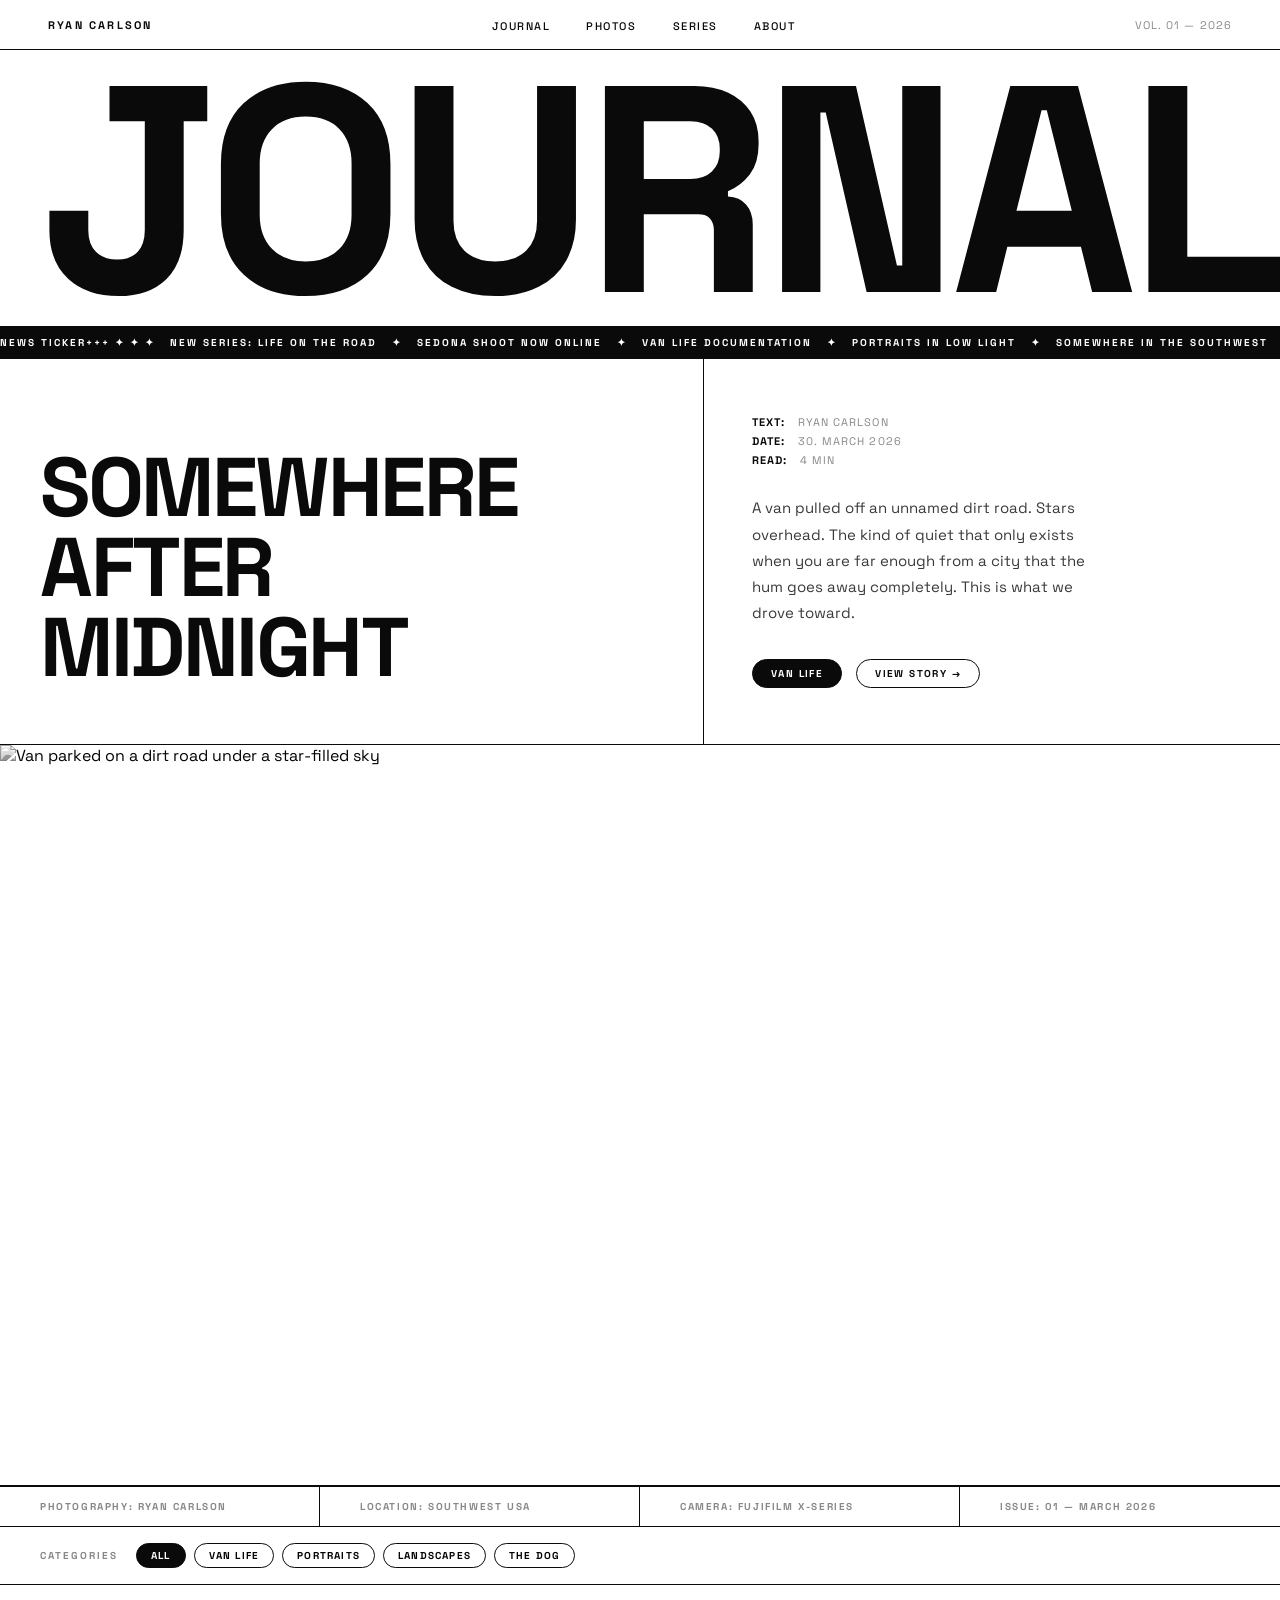
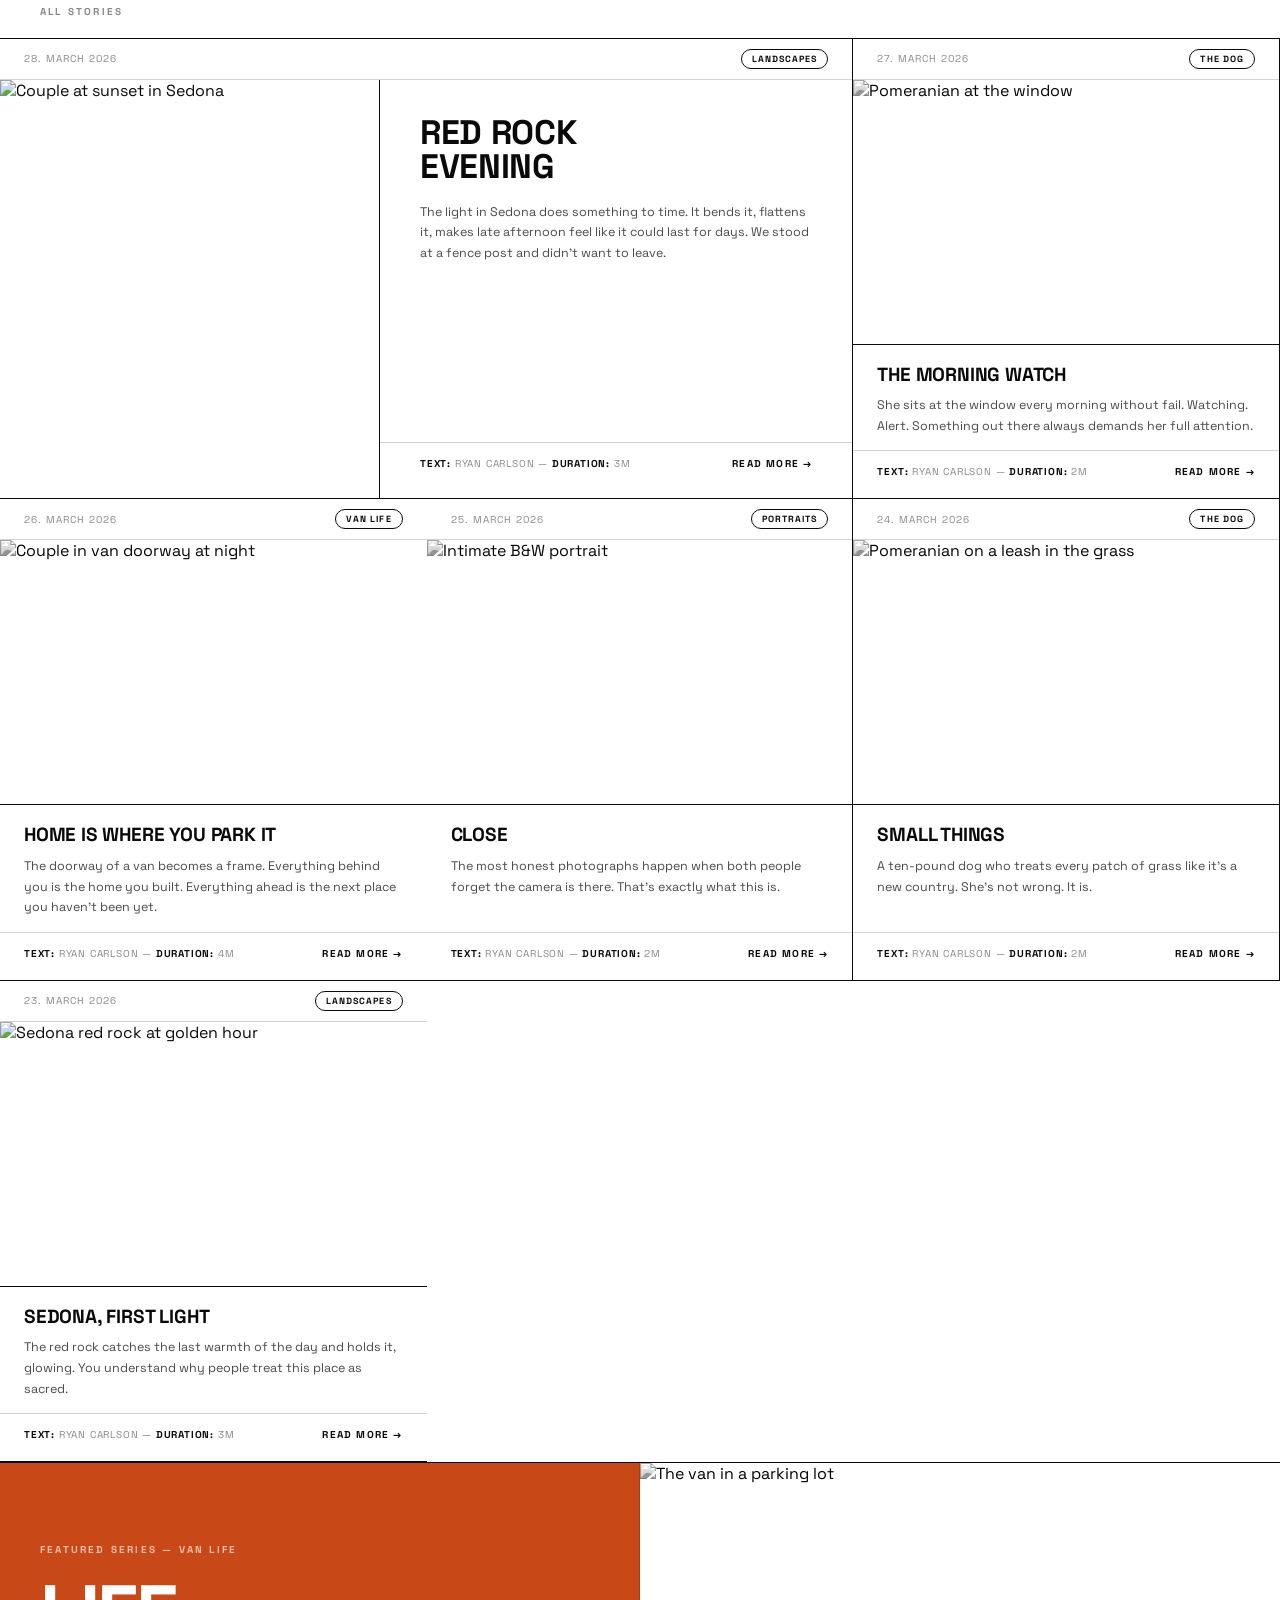
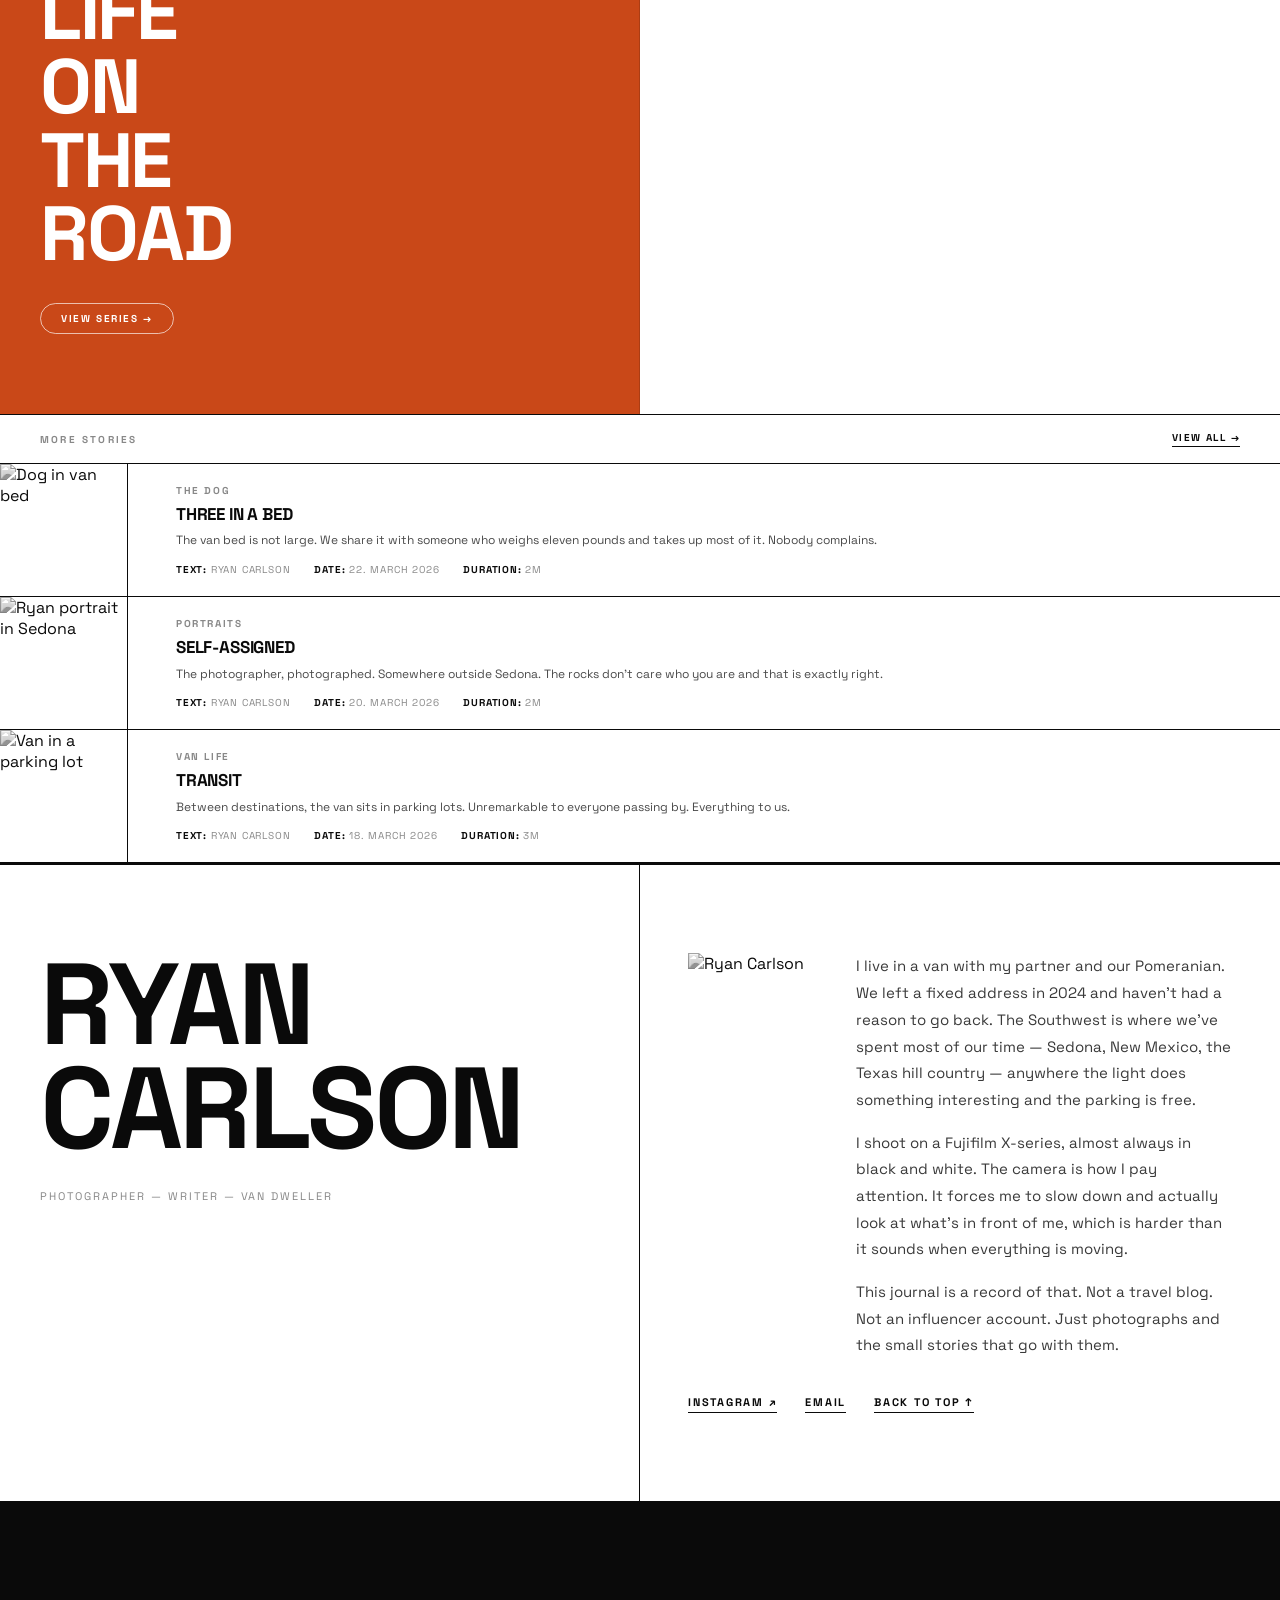
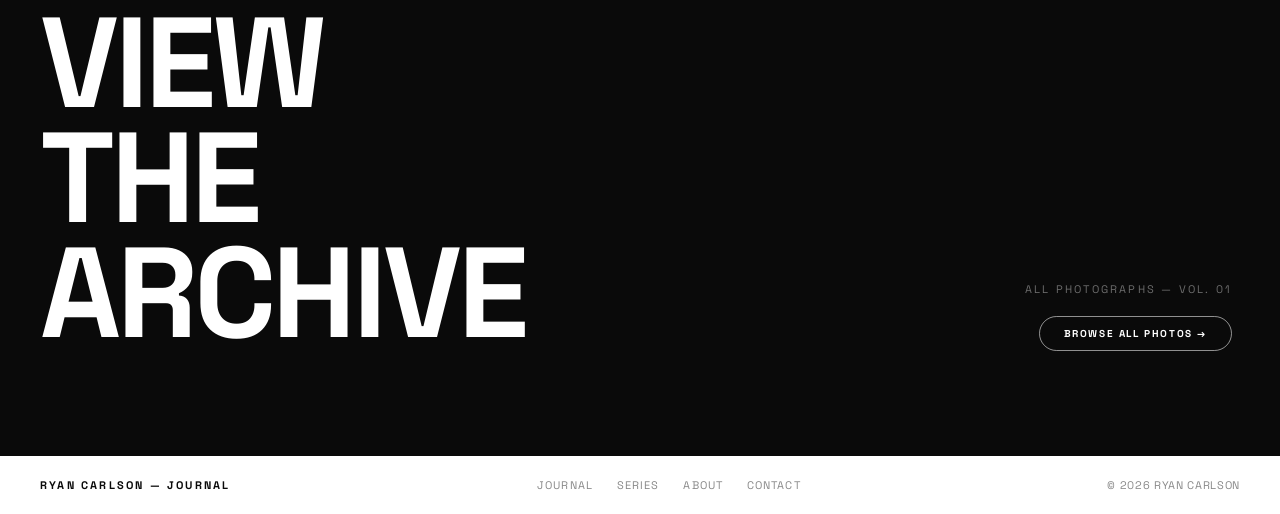
==== index.html @ 0c587103 "Initial commit" ====
<!DOCTYPE html>
<html lang="en">
<head>
  <meta charset="UTF-8">
  <meta name="viewport" content="width=device-width, initial-scale=1.0">
  <title>Ryan Carlson — Journal</title>
  <link rel="preconnect" href="https://fonts.googleapis.com">
  <link rel="preconnect" href="https://fonts.gstatic.com" crossorigin>
  <link href="https://fonts.googleapis.com/css2?family=Space+Grotesk:wght@300;400;500;700&display=swap" rel="stylesheet">
  <style>
    *, *::before, *::after { box-sizing: border-box; margin: 0; padding: 0; }

    :root {
      --black:  #0a0a0a;
      --white:  #ffffff;
      --mid:    #888888;
      --line:   #d4d4d2;
      --accent: #c94818;
      --font: 'Space Grotesk', 'Helvetica Neue', Helvetica, Arial, sans-serif;
    }

    html { scroll-behavior: smooth; }

    body {
      font-family: var(--font);
      background: var(--white);
      color: var(--black);
      -webkit-font-smoothing: antialiased;
      -moz-osx-font-smoothing: grayscale;
    }

    /* ── NAV ─────────────────────────────────────────────── */
    nav {
      display: flex;
      align-items: center;
      justify-content: space-between;
      padding: 14px 48px;
      border-bottom: 1px solid var(--black);
      position: sticky;
      top: 0;
      background: var(--white);
      z-index: 300;
    }
    .nav-brand {
      font-size: 11px; font-weight: 700;
      letter-spacing: .2em; text-transform: uppercase;
      text-decoration: none; color: var(--black);
    }
    .nav-links { display: flex; gap: 36px; list-style: none; }
    .nav-links a {
      font-size: 11px; font-weight: 500;
      letter-spacing: .14em; text-transform: uppercase;
      text-decoration: none; color: var(--black);
      transition: opacity .15s;
    }
    .nav-links a:hover { opacity: .4; }
    .nav-meta {
      font-size: 11px; letter-spacing: .1em;
      color: var(--mid); text-transform: uppercase;
    }

    /* ── MASTHEAD ────────────────────────────────────────── */
    .masthead { border-bottom: 1px solid var(--black); overflow: hidden; padding: 0; }
    .masthead h1 {
      font-size: clamp(108px, 23vw, 300px);
      font-weight: 700; line-height: 0.83;
      letter-spacing: -0.03em; text-transform: uppercase;
      padding: 18px 48px 14px 40px;
    }

    /* ── TICKER ──────────────────────────────────────────── */
    .ticker {
      background: var(--black); color: var(--white);
      padding: 9px 0; overflow: hidden;
      border-bottom: 1px solid var(--black);
    }
    .ticker-track {
      display: flex; white-space: nowrap;
      animation: marquee 40s linear infinite;
    }
    .ticker-track span {
      font-size: 10px; font-weight: 700;
      letter-spacing: .2em; text-transform: uppercase;
      padding-right: 60px; flex-shrink: 0;
    }
    @keyframes marquee {
      0%   { transform: translateX(0); }
      100% { transform: translateX(-50%); }
    }

    /* ── FEATURED ────────────────────────────────────────── */
    .featured { border-bottom: 2px solid var(--black); }
    .featured-split {
      display: grid; grid-template-columns: 55% 45%;
      min-height: 260px; border-bottom: 1px solid var(--black);
    }
    .featured-hl {
      padding: 56px 48px 56px 40px;
      border-right: 1px solid var(--black);
      display: flex; align-items: flex-end;
    }
    .featured-hl h2 {
      font-size: clamp(46px, 6.5vw, 92px);
      font-weight: 700; line-height: 0.96;
      letter-spacing: -0.03em; text-transform: uppercase;
      cursor: pointer; transition: opacity .2s;
    }
    .featured-hl h2:hover { opacity: .6; }
    .featured-aside {
      padding: 56px 48px;
      display: flex; flex-direction: column;
      justify-content: space-between;
    }
    .meta-block { display: flex; flex-direction: column; gap: 5px; margin-bottom: 28px; }
    .meta-row {
      display: flex; gap: 12px;
      font-size: 11px; letter-spacing: .1em; text-transform: uppercase;
    }
    .meta-row .lbl { font-weight: 700; }
    .meta-row .val { color: var(--mid); }
    .featured-excerpt {
      font-size: 15px; line-height: 1.75; color: #3a3a3a;
      max-width: 360px; margin-bottom: 32px;
    }
    .featured-actions { display: flex; align-items: center; gap: 14px; }
    .pill {
      display: inline-flex; align-items: center;
      border: 1.5px solid var(--black);
      font-family: var(--font); font-size: 10px;
      font-weight: 700; letter-spacing: .14em;
      text-transform: uppercase; padding: 7px 18px;
      border-radius: 999px; cursor: pointer;
      background: transparent; color: var(--black);
      transition: background .15s, color .15s;
      text-decoration: none;
    }
    .pill:hover, .pill.filled { background: var(--black); color: var(--white); }
    .hero-wrap { position: relative; overflow: hidden; cursor: pointer; }
    .hero-img {
      width: 100%; height: 740px; object-fit: cover;
      display: block; filter: grayscale(100%) contrast(1.06);
      transition: transform .6s ease;
    }
    .hero-wrap:hover .hero-img { transform: scale(1.02); }
    .hero-vert {
      position: absolute; right: 44px; bottom: 44px;
      writing-mode: vertical-rl; text-orientation: mixed;
      font-size: 10px; font-weight: 700; letter-spacing: .24em;
      text-transform: uppercase; color: rgba(255,255,255,.5);
      user-select: none; pointer-events: none;
    }

    /* ── INFO STRIP ──────────────────────────────────────── */
    .info-strip {
      display: grid; grid-template-columns: repeat(4, 1fr);
      border-bottom: 1px solid var(--black);
    }
    .info-cell {
      padding: 13px 40px; font-size: 10px;
      font-weight: 700; letter-spacing: .16em;
      text-transform: uppercase; color: var(--mid);
      border-right: 1px solid var(--black);
    }
    .info-cell:last-child { border-right: none; }

    /* ── CATEGORIES BAR ──────────────────────────────────── */
    .cat-bar {
      display: flex; align-items: center;
      gap: 8px; padding: 16px 40px;
      border-bottom: 1px solid var(--black);
    }
    .cat-label {
      font-size: 10px; font-weight: 700;
      letter-spacing: .2em; text-transform: uppercase;
      color: var(--mid); margin-right: 10px;
    }
    .cat-pill {
      background: transparent; border: 1.5px solid var(--black);
      font-family: var(--font); font-size: 10px; font-weight: 700;
      letter-spacing: .12em; text-transform: uppercase;
      padding: 5px 14px; border-radius: 999px;
      cursor: pointer; transition: background .15s, color .15s;
    }
    .cat-pill:hover, .cat-pill.active { background: var(--black); color: var(--white); }

    /* ── SECTION HEAD ────────────────────────────────────── */
    .section-head {
      display: flex; align-items: center;
      justify-content: space-between; padding: 20px 40px 0;
    }
    .section-label {
      font-size: 10px; font-weight: 700;
      letter-spacing: .22em; text-transform: uppercase; color: var(--mid);
    }

    /* ── ARTICLE GRID ────────────────────────────────────── */
    .grid {
      display: grid; grid-template-columns: repeat(3, 1fr);
      margin-top: 20px; border-top: 1px solid var(--black);
    }
    .card {
      display: flex; flex-direction: column;
      border-right: 1px solid var(--black);
      border-bottom: 1px solid var(--black);
      transition: opacity .25s;
    }
    .card.hidden { display: none; }
    .card:nth-child(3n) { border-right: none; }
    .card-head {
      display: flex; align-items: center;
      justify-content: space-between; padding: 10px 24px;
      border-bottom: 1px solid var(--line); flex-shrink: 0;
    }
    .card-date { font-size: 10px; letter-spacing: .1em; text-transform: uppercase; color: var(--mid); }
    .card-tag {
      font-size: 9px; font-weight: 700;
      letter-spacing: .12em; text-transform: uppercase;
      border: 1px solid var(--black); border-radius: 999px; padding: 3px 10px;
    }
    .card-img-wrap {
      overflow: hidden; height: 265px;
      border-bottom: 1px solid var(--black);
      flex-shrink: 0; cursor: pointer;
    }
    .card-img-wrap img {
      width: 100%; height: 100%; object-fit: cover;
      display: block; filter: grayscale(100%) contrast(1.04);
      transition: transform .5s ease;
    }
    .card:hover .card-img-wrap img { transform: scale(1.04); }
    .card-img-wrap.color img { filter: none; }
    .card-body { padding: 20px 24px 0; flex: 1; }
    .card-title {
      font-size: 19px; font-weight: 700;
      line-height: 1.08; letter-spacing: -.01em;
      text-transform: uppercase; margin-bottom: 10px;
      cursor: pointer; transition: opacity .2s;
    }
    .card-title:hover { opacity: .5; }
    .card-excerpt { font-size: 12.5px; line-height: 1.65; color: #4a4a4a; }
    .card-foot {
      display: flex; align-items: center;
      justify-content: space-between; padding: 14px 24px 20px;
      margin-top: 14px; border-top: 1px solid var(--line); flex-shrink: 0;
    }
    .card-byline { font-size: 10px; letter-spacing: .08em; text-transform: uppercase; color: var(--mid); }
    .card-byline strong { color: var(--black); font-weight: 700; }
    .read-link {
      font-size: 10px; font-weight: 700; letter-spacing: .12em;
      text-transform: uppercase; text-decoration: none; color: var(--black);
      cursor: pointer; border: none; background: none;
      font-family: var(--font); transition: opacity .2s;
    }
    .read-link:hover { opacity: .5; }

    /* Wide card */
    .card.wide {
      grid-column: span 2;
      display: grid;
      grid-template-columns: 380px 1fr;
      grid-template-rows: auto 1fr;
      border-right: 1px solid var(--black);
    }
    .card.wide:nth-child(3n) { border-right: 1px solid var(--black); }
    .card.wide .card-head { grid-column: 1 / -1; }
    .card.wide .card-img-wrap {
      grid-column: 1; grid-row: 2;
      height: 100%; min-height: 320px;
      border-bottom: none; border-right: 1px solid var(--black);
    }
    .card.wide .card-content {
      grid-column: 2; grid-row: 2;
      display: flex; flex-direction: column; justify-content: space-between;
    }
    .card.wide .card-body { padding: 36px 40px 0; }
    .card.wide .card-title { font-size: 34px; line-height: 1.0; margin-bottom: 18px; }
    .card.wide .card-foot { padding: 14px 40px 28px; }

    /* ── ORANGE ACCENT BLOCK ─────────────────────────────── */
    .accent-block {
      display: grid; grid-template-columns: 1fr 1fr;
      border-top: 1px solid var(--black);
      border-bottom: 1px solid var(--black);
    }
    .accent-left {
      background: var(--accent);
      padding: 80px 48px 80px 40px;
      border-right: 1px solid rgba(0,0,0,.15);
      display: flex; flex-direction: column; justify-content: space-between;
    }
    .accent-eyebrow {
      font-size: 10px; font-weight: 700;
      letter-spacing: .22em; text-transform: uppercase;
      color: rgba(255,255,255,.65);
    }
    .accent-title {
      font-size: clamp(48px, 6vw, 80px);
      font-weight: 700; line-height: 0.96;
      letter-spacing: -.03em; text-transform: uppercase;
      color: var(--white); margin: 20px 0 32px;
    }
    .accent-btn {
      display: inline-flex; align-items: center;
      border: 1.5px solid rgba(255,255,255,.65);
      font-family: var(--font); font-size: 10px;
      font-weight: 700; letter-spacing: .16em;
      text-transform: uppercase; padding: 8px 20px;
      border-radius: 999px; color: var(--white);
      background: transparent; cursor: pointer;
      align-self: flex-start; transition: background .15s;
      text-decoration: none;
    }
    .accent-btn:hover { background: rgba(255,255,255,.15); }
    .accent-right { overflow: hidden; position: relative; }
    .accent-right img {
      width: 100%; height: 100%; min-height: 420px;
      object-fit: cover; display: block;
      filter: grayscale(100%) contrast(1.08);
    }
    .accent-vert {
      position: absolute; right: 24px; top: 50%;
      transform: translateY(-50%) rotate(90deg);
      font-size: 10px; font-weight: 700; letter-spacing: .24em;
      text-transform: uppercase; color: rgba(255,255,255,.4);
      white-space: nowrap; pointer-events: none;
    }

    /* ── HORIZONTAL LIST ─────────────────────────────────── */
    .list-section { border-bottom: 1px solid var(--black); }
    .list-head {
      padding: 16px 40px; border-bottom: 1px solid var(--black);
      display: flex; align-items: center; justify-content: space-between;
    }
    .view-all {
      font-size: 10px; font-weight: 700; letter-spacing: .14em;
      text-transform: uppercase; text-decoration: none;
      color: var(--black); border-bottom: 1px solid var(--black);
      padding-bottom: 2px; transition: opacity .15s;
    }
    .view-all:hover { opacity: .4; }
    .list-item {
      display: grid; grid-template-columns: 128px 1fr;
      border-bottom: 1px solid var(--black); cursor: pointer;
      transition: background .15s;
    }
    .list-item:last-child { border-bottom: none; }
    .list-item:hover { background: #fafaf8; }
    .list-thumb { overflow: hidden; border-right: 1px solid var(--black); }
    .list-thumb img {
      width: 100%; height: 100%; min-height: 120px;
      object-fit: cover; display: block; filter: grayscale(100%);
      transition: transform .4s ease;
    }
    .list-item:hover .list-thumb img { transform: scale(1.05); }
    .list-body {
      padding: 20px 48px;
      display: flex; flex-direction: column; justify-content: space-between;
    }
    .list-tag {
      font-size: 10px; font-weight: 700; letter-spacing: .16em;
      text-transform: uppercase; color: var(--mid); margin-bottom: 8px;
    }
    .list-title {
      font-size: 17px; font-weight: 700; letter-spacing: -.01em;
      text-transform: uppercase; line-height: 1.08; margin-bottom: 8px;
    }
    .list-excerpt { font-size: 12px; line-height: 1.65; color: #4a4a4a; }
    .list-meta {
      display: flex; gap: 24px; margin-top: 12px;
      font-size: 10px; letter-spacing: .08em;
      text-transform: uppercase; color: var(--mid);
    }
    .list-meta strong { color: var(--black); font-weight: 700; }

    /* ── ABOUT SECTION ───────────────────────────────────── */
    .about-section {
      display: grid; grid-template-columns: 1fr 1fr;
      border-top: 2px solid var(--black);
    }
    .about-left {
      padding: 88px 48px 88px 40px;
      border-right: 1px solid var(--black);
      display: flex; flex-direction: column; justify-content: space-between;
    }
    .about-name {
      font-size: clamp(56px, 9vw, 120px);
      font-weight: 700; line-height: 0.90;
      letter-spacing: -0.03em; text-transform: uppercase;
    }
    .about-role {
      font-size: 11px; letter-spacing: .18em;
      text-transform: uppercase; color: var(--mid); margin-top: 28px;
    }
    .about-right {
      padding: 88px 48px;
      display: flex; flex-direction: column; gap: 36px;
    }
    .about-photo-row { display: flex; align-items: flex-start; gap: 32px; }
    .about-img {
      width: 136px; height: 136px; object-fit: cover;
      object-position: center 18%; filter: grayscale(100%);
      flex-shrink: 0; display: block;
    }
    .about-bio-block { display: flex; flex-direction: column; gap: 16px; }
    .about-bio {
      font-size: 15px; line-height: 1.78; color: #3a3a3a;
    }
    .about-bio p + p { margin-top: 0; }
    .about-links { display: flex; gap: 28px; flex-wrap: wrap; }
    .about-link {
      font-size: 11px; font-weight: 700; letter-spacing: .16em;
      text-transform: uppercase; text-decoration: none;
      color: var(--black); border-bottom: 1.5px solid var(--black);
      padding-bottom: 3px; transition: opacity .15s;
    }
    .about-link:hover { opacity: .4; }

    /* ── ARCHIVE CTA ─────────────────────────────────────── */
    .archive-cta {
      background: var(--black); color: var(--white);
      padding: 104px 48px 104px 40px;
      display: flex; align-items: flex-end;
      justify-content: space-between; gap: 48px;
    }
    .archive-head {
      font-size: clamp(56px, 10vw, 140px);
      font-weight: 700; line-height: 0.90;
      letter-spacing: -0.03em; text-transform: uppercase;
    }
    .archive-right { text-align: right; flex-shrink: 0; }
    .archive-sub {
      font-size: 11px; letter-spacing: .2em; text-transform: uppercase;
      color: rgba(255,255,255,.4); margin-bottom: 20px;
    }
    .archive-pill {
      display: inline-flex; align-items: center;
      border: 1.5px solid rgba(255,255,255,.55);
      font-family: var(--font); font-size: 10px;
      font-weight: 700; letter-spacing: .16em;
      text-transform: uppercase; padding: 10px 24px;
      border-radius: 999px; color: var(--white);
      background: transparent; cursor: pointer;
      transition: background .15s; text-decoration: none;
    }
    .archive-pill:hover { background: rgba(255,255,255,.1); }

    /* ── FOOTER ──────────────────────────────────────────── */
    footer {
      border-top: 1px solid var(--black); padding: 22px 40px;
      display: flex; align-items: center; justify-content: space-between;
    }
    .footer-brand {
      font-size: 11px; font-weight: 700;
      letter-spacing: .2em; text-transform: uppercase;
      text-decoration: none; color: var(--black);
    }
    .footer-links { display: flex; gap: 24px; }
    .footer-link {
      font-size: 11px; letter-spacing: .1em;
      text-transform: uppercase; text-decoration: none;
      color: var(--mid); transition: color .15s;
    }
    .footer-link:hover { color: var(--black); }
    .footer-copy { font-size: 11px; letter-spacing: .06em; text-transform: uppercase; color: var(--mid); }

    /* ════════════════════════════════════════════════════════
       ARTICLE MODAL
    ════════════════════════════════════════════════════════ */
    .modal-overlay {
      position: fixed; inset: 0; z-index: 1000;
      background: rgba(10,10,10,.97);
      display: flex; opacity: 0; pointer-events: none;
      transition: opacity .3s ease;
      overflow: hidden;
    }
    .modal-overlay.open { opacity: 1; pointer-events: all; }

    .modal-close {
      position: fixed; top: 24px; right: 32px;
      font-size: 11px; font-weight: 700;
      letter-spacing: .2em; text-transform: uppercase;
      color: rgba(255,255,255,.5); cursor: pointer;
      background: none; border: none; font-family: var(--font);
      z-index: 1001; transition: color .15s;
    }
    .modal-close:hover { color: var(--white); }

    .modal-inner {
      display: grid; grid-template-columns: 60% 40%;
      width: 100%; height: 100%;
      transform: translateY(20px);
      transition: transform .35s ease;
    }
    .modal-overlay.open .modal-inner { transform: translateY(0); }

    .modal-image-pane {
      position: relative; overflow: hidden;
      border-right: 1px solid rgba(255,255,255,.1);
    }
    .modal-image-pane img {
      width: 100%; height: 100%; object-fit: cover; display: block;
    }
    .modal-image-pane img.bw { filter: grayscale(100%) contrast(1.05); }

    .modal-story-pane {
      padding: 72px 56px; overflow-y: auto;
      display: flex; flex-direction: column;
      color: var(--white);
    }

    .modal-tag {
      font-size: 10px; font-weight: 700; letter-spacing: .18em;
      text-transform: uppercase; color: rgba(255,255,255,.4);
      margin-bottom: 20px;
    }
    .modal-title {
      font-size: clamp(32px, 4vw, 56px);
      font-weight: 700; line-height: 0.96;
      letter-spacing: -.02em; text-transform: uppercase;
      margin-bottom: 28px;
    }
    .modal-meta {
      display: flex; flex-direction: column; gap: 5px;
      margin-bottom: 40px;
      padding-bottom: 32px;
      border-bottom: 1px solid rgba(255,255,255,.1);
    }
    .modal-meta-row {
      display: flex; gap: 10px;
      font-size: 11px; letter-spacing: .1em; text-transform: uppercase;
    }
    .modal-meta-row .lbl { font-weight: 700; color: rgba(255,255,255,.9); }
    .modal-meta-row .val { color: rgba(255,255,255,.4); }
    .modal-body {
      flex: 1; display: flex; flex-direction: column; gap: 20px;
    }
    .modal-body p {
      font-size: 15px; line-height: 1.8;
      color: rgba(255,255,255,.72);
    }
    .modal-body p.lead {
      font-size: 17px; font-weight: 500;
      color: rgba(255,255,255,.9); line-height: 1.65;
    }
  </style>
</head>
<body>

<!-- ── NAV ──────────────────────────────────────────────────── -->
<nav>
  <a href="#top" class="nav-brand">Ryan Carlson</a>
  <ul class="nav-links">
    <li><a href="#journal">Journal</a></li>
    <li><a href="#photos">Photos</a></li>
    <li><a href="#series">Series</a></li>
    <li><a href="#about">About</a></li>
  </ul>
  <div class="nav-meta">Vol. 01 — 2026</div>
</nav>

<!-- ── MASTHEAD ──────────────────────────────────────────────── -->
<div class="masthead" id="top">
  <h1>Journal.</h1>
</div>

<!-- ── TICKER ────────────────────────────────────────────────── -->
<div class="ticker">
  <div class="ticker-track">
    <span>News Ticker+++ ✦ ✦ ✦ &nbsp; New series: Life on the Road &nbsp; ✦ &nbsp; Sedona shoot now online &nbsp; ✦ &nbsp; Van life documentation &nbsp; ✦ &nbsp; Portraits in low light &nbsp; ✦ &nbsp; Somewhere in the Southwest &nbsp; ✦ &nbsp; Desert highways at dusk &nbsp; ✦ &nbsp; All photographs by Ryan Carlson &nbsp; ✦ &nbsp; &nbsp;</span>
    <span>News Ticker+++ ✦ ✦ ✦ &nbsp; New series: Life on the Road &nbsp; ✦ &nbsp; Sedona shoot now online &nbsp; ✦ &nbsp; Van life documentation &nbsp; ✦ &nbsp; Portraits in low light &nbsp; ✦ &nbsp; Somewhere in the Southwest &nbsp; ✦ &nbsp; Desert highways at dusk &nbsp; ✦ &nbsp; All photographs by Ryan Carlson &nbsp; ✦ &nbsp; &nbsp;</span>
  </div>
</div>

<!-- ── FEATURED ───────────────────────────────────────────────── -->
<div class="featured" id="featured">
  <div class="featured-split">
    <div class="featured-hl">
      <h2 onclick="openModal('midnight')">Somewhere<br>After<br>Midnight</h2>
    </div>
    <div class="featured-aside">
      <div>
        <div class="meta-block">
          <div class="meta-row"><span class="lbl">Text:</span><span class="val">Ryan Carlson</span></div>
          <div class="meta-row"><span class="lbl">Date:</span><span class="val">30. March 2026</span></div>
          <div class="meta-row"><span class="lbl">Read:</span><span class="val">4 min</span></div>
        </div>
        <p class="featured-excerpt">A van pulled off an unnamed dirt road. Stars overhead. The kind of quiet that only exists when you are far enough from a city that the hum goes away completely. This is what we drove toward.</p>
      </div>
      <div class="featured-actions">
        <button class="pill filled" onclick="openModal('midnight')">Van Life</button>
        <button class="pill" onclick="openModal('midnight')">View Story →</button>
      </div>
    </div>
  </div>
  <div class="hero-wrap" onclick="openModal('midnight')">
    <img class="hero-img" src="Photos I took/DSCF4422 1.jpg" alt="Van parked on a dirt road under a star-filled sky">
    <div class="hero-vert">Life on the Road — Vol. 01 — Ryan Carlson — 2026</div>
  </div>
</div>

<!-- ── INFO STRIP ─────────────────────────────────────────────── -->
<div class="info-strip">
  <div class="info-cell">Photography: Ryan Carlson</div>
  <div class="info-cell">Location: Southwest USA</div>
  <div class="info-cell">Camera: Fujifilm X-Series</div>
  <div class="info-cell">Issue: 01 — March 2026</div>
</div>

<!-- ── CATEGORIES ─────────────────────────────────────────────── -->
<div class="cat-bar" id="photos">
  <span class="cat-label">Categories</span>
  <button class="cat-pill active" data-filter="all">All</button>
  <button class="cat-pill" data-filter="van-life">Van Life</button>
  <button class="cat-pill" data-filter="portraits">Portraits</button>
  <button class="cat-pill" data-filter="landscapes">Landscapes</button>
  <button class="cat-pill" data-filter="the-dog">The Dog</button>
</div>

<!-- ── SECTION HEAD ───────────────────────────────────────────── -->
<div class="section-head" id="journal">
  <span class="section-label">All Stories</span>
</div>

<!-- ── ARTICLE GRID ───────────────────────────────────────────── -->
<div class="grid">

  <!-- WIDE: Red Rock Evening -->
  <div class="card wide" data-cat="landscapes">
    <div class="card-head">
      <span class="card-date">28. March 2026</span>
      <span class="card-tag">Landscapes</span>
    </div>
    <div class="card-img-wrap color" onclick="openModal('sedona-couple')">
      <img src="Photos I took/DSCF4700.jpg" alt="Couple at sunset in Sedona">
    </div>
    <div class="card-content">
      <div class="card-body">
        <h3 class="card-title" onclick="openModal('sedona-couple')">Red Rock<br>Evening</h3>
        <p class="card-excerpt">The light in Sedona does something to time. It bends it, flattens it, makes late afternoon feel like it could last for days. We stood at a fence post and didn't want to leave.</p>
      </div>
      <div class="card-foot">
        <span class="card-byline"><strong>Text:</strong> Ryan Carlson — <strong>Duration:</strong> 3m</span>
        <button class="read-link" onclick="openModal('sedona-couple')">Read More →</button>
      </div>
    </div>
  </div>

  <!-- Card: The Morning Watch -->
  <div class="card" data-cat="the-dog">
    <div class="card-head">
      <span class="card-date">27. March 2026</span>
      <span class="card-tag">The Dog</span>
    </div>
    <div class="card-img-wrap" onclick="openModal('morning-watch')">
      <img src="Photos I took/DSCF4402 1.jpg" alt="Pomeranian at the window">
    </div>
    <div class="card-body">
      <h3 class="card-title" onclick="openModal('morning-watch')">The Morning Watch</h3>
      <p class="card-excerpt">She sits at the window every morning without fail. Watching. Alert. Something out there always demands her full attention.</p>
    </div>
    <div class="card-foot">
      <span class="card-byline"><strong>Text:</strong> Ryan Carlson — <strong>Duration:</strong> 2m</span>
      <button class="read-link" onclick="openModal('morning-watch')">Read More →</button>
    </div>
  </div>

  <!-- Card: Home Is Where You Park It -->
  <div class="card" data-cat="van-life">
    <div class="card-head">
      <span class="card-date">26. March 2026</span>
      <span class="card-tag">Van Life</span>
    </div>
    <div class="card-img-wrap" onclick="openModal('home-van')">
      <img src="Photos I took/DSCF4532 1.jpg" alt="Couple in van doorway at night">
    </div>
    <div class="card-body">
      <h3 class="card-title" onclick="openModal('home-van')">Home Is Where You Park It</h3>
      <p class="card-excerpt">The doorway of a van becomes a frame. Everything behind you is the home you built. Everything ahead is the next place you haven't been yet.</p>
    </div>
    <div class="card-foot">
      <span class="card-byline"><strong>Text:</strong> Ryan Carlson — <strong>Duration:</strong> 4m</span>
      <button class="read-link" onclick="openModal('home-van')">Read More →</button>
    </div>
  </div>

  <!-- Card: Close -->
  <div class="card" data-cat="portraits">
    <div class="card-head">
      <span class="card-date">25. March 2026</span>
      <span class="card-tag">Portraits</span>
    </div>
    <div class="card-img-wrap" onclick="openModal('close')">
      <img src="Photos I took/DSCF4604 1.jpg" alt="Intimate B&W portrait">
    </div>
    <div class="card-body">
      <h3 class="card-title" onclick="openModal('close')">Close</h3>
      <p class="card-excerpt">The most honest photographs happen when both people forget the camera is there. That's exactly what this is.</p>
    </div>
    <div class="card-foot">
      <span class="card-byline"><strong>Text:</strong> Ryan Carlson — <strong>Duration:</strong> 2m</span>
      <button class="read-link" onclick="openModal('close')">Read More →</button>
    </div>
  </div>

  <!-- Card: Small Things -->
  <div class="card" data-cat="the-dog">
    <div class="card-head">
      <span class="card-date">24. March 2026</span>
      <span class="card-tag">The Dog</span>
    </div>
    <div class="card-img-wrap" onclick="openModal('small-things')">
      <img src="Photos I took/DSCF4456 1.jpg" alt="Pomeranian on a leash in the grass">
    </div>
    <div class="card-body">
      <h3 class="card-title" onclick="openModal('small-things')">Small Things</h3>
      <p class="card-excerpt">A ten-pound dog who treats every patch of grass like it's a new country. She's not wrong. It is.</p>
    </div>
    <div class="card-foot">
      <span class="card-byline"><strong>Text:</strong> Ryan Carlson — <strong>Duration:</strong> 2m</span>
      <button class="read-link" onclick="openModal('small-things')">Read More →</button>
    </div>
  </div>

  <!-- Card: Sedona First Light -->
  <div class="card" data-cat="landscapes">
    <div class="card-head">
      <span class="card-date">23. March 2026</span>
      <span class="card-tag">Landscapes</span>
    </div>
    <div class="card-img-wrap color" onclick="openModal('sedona-rock')">
      <img src="Photos I took/DSCF4710.jpg" alt="Sedona red rock at golden hour">
    </div>
    <div class="card-body">
      <h3 class="card-title" onclick="openModal('sedona-rock')">Sedona, First Light</h3>
      <p class="card-excerpt">The red rock catches the last warmth of the day and holds it, glowing. You understand why people treat this place as sacred.</p>
    </div>
    <div class="card-foot">
      <span class="card-byline"><strong>Text:</strong> Ryan Carlson — <strong>Duration:</strong> 3m</span>
      <button class="read-link" onclick="openModal('sedona-rock')">Read More →</button>
    </div>
  </div>

</div><!-- /grid -->

<!-- ── ORANGE ACCENT BLOCK ───────────────────────────────────── -->
<div class="accent-block" id="series">
  <div class="accent-left">
    <span class="accent-eyebrow">Featured Series — Van Life</span>
    <div>
      <h2 class="accent-title">Life<br>On<br>The<br>Road</h2>
      <a href="#journal" class="accent-btn">View Series →</a>
    </div>
  </div>
  <div class="accent-right">
    <img src="Photos I took/DSCF4477 1.jpg" alt="The van in a parking lot">
    <div class="accent-vert">Southwest USA — 2026 — Ryan Carlson</div>
  </div>
</div>

<!-- ── HORIZONTAL LIST ────────────────────────────────────────── -->
<div class="list-section">
  <div class="list-head">
    <span class="section-label">More Stories</span>
    <a href="#journal" class="view-all">View All →</a>
  </div>

  <div class="list-item" onclick="openModal('three-in-a-bed')">
    <div class="list-thumb">
      <img src="Photos I took/DSCF4411 1.jpg" alt="Dog in van bed">
    </div>
    <div class="list-body">
      <div>
        <div class="list-tag">The Dog</div>
        <h4 class="list-title">Three in a Bed</h4>
        <p class="list-excerpt">The van bed is not large. We share it with someone who weighs eleven pounds and takes up most of it. Nobody complains.</p>
      </div>
      <div class="list-meta">
        <span><strong>Text:</strong> Ryan Carlson</span>
        <span><strong>Date:</strong> 22. March 2026</span>
        <span><strong>Duration:</strong> 2m</span>
      </div>
    </div>
  </div>

  <div class="list-item" onclick="openModal('self-assigned')">
    <div class="list-thumb">
      <img src="Photos I took/DSCF4725.jpg" alt="Ryan portrait in Sedona">
    </div>
    <div class="list-body">
      <div>
        <div class="list-tag">Portraits</div>
        <h4 class="list-title">Self-Assigned</h4>
        <p class="list-excerpt">The photographer, photographed. Somewhere outside Sedona. The rocks don't care who you are and that is exactly right.</p>
      </div>
      <div class="list-meta">
        <span><strong>Text:</strong> Ryan Carlson</span>
        <span><strong>Date:</strong> 20. March 2026</span>
        <span><strong>Duration:</strong> 2m</span>
      </div>
    </div>
  </div>

  <div class="list-item" onclick="openModal('transit')">
    <div class="list-thumb">
      <img src="Photos I took/DSCF4477 1.jpg" alt="Van in a parking lot">
    </div>
    <div class="list-body">
      <div>
        <div class="list-tag">Van Life</div>
        <h4 class="list-title">Transit</h4>
        <p class="list-excerpt">Between destinations, the van sits in parking lots. Unremarkable to everyone passing by. Everything to us.</p>
      </div>
      <div class="list-meta">
        <span><strong>Text:</strong> Ryan Carlson</span>
        <span><strong>Date:</strong> 18. March 2026</span>
        <span><strong>Duration:</strong> 3m</span>
      </div>
    </div>
  </div>
</div>

<!-- ── ABOUT / AUTHOR ─────────────────────────────────────────── -->
<div class="about-section" id="about">
  <div class="about-left">
    <div>
      <div class="about-name">Ryan<br>Carlson</div>
      <div class="about-role">Photographer — Writer — Van Dweller</div>
    </div>
  </div>
  <div class="about-right">
    <div class="about-photo-row">
      <img class="about-img" src="Author.jpg" alt="Ryan Carlson">
      <div class="about-bio-block">
        <p class="about-bio">I live in a van with my partner and our Pomeranian. We left a fixed address in 2024 and haven't had a reason to go back. The Southwest is where we've spent most of our time — Sedona, New Mexico, the Texas hill country — anywhere the light does something interesting and the parking is free.</p>
        <p class="about-bio">I shoot on a Fujifilm X-series, almost always in black and white. The camera is how I pay attention. It forces me to slow down and actually look at what's in front of me, which is harder than it sounds when everything is moving.</p>
        <p class="about-bio">This journal is a record of that. Not a travel blog. Not an influencer account. Just photographs and the small stories that go with them.</p>
      </div>
    </div>
    <div class="about-links">
      <a href="https://instagram.com" target="_blank" class="about-link">Instagram ↗</a>
      <a href="mailto:americanized@gmail.com" class="about-link">Email</a>
      <a href="#top" class="about-link">Back to Top ↑</a>
    </div>
  </div>
</div>

<!-- ── ARCHIVE CTA ─────────────────────────────────────────────── -->
<div class="archive-cta">
  <div class="archive-head">View<br>The<br>Archive</div>
  <div class="archive-right">
    <div class="archive-sub">All photographs — Vol. 01</div>
    <a href="#journal" class="archive-pill">Browse All Photos →</a>
  </div>
</div>

<!-- ── FOOTER ─────────────────────────────────────────────────── -->
<footer>
  <a href="#top" class="footer-brand">Ryan Carlson — Journal</a>
  <div class="footer-links">
    <a href="#journal" class="footer-link">Journal</a>
    <a href="#series" class="footer-link">Series</a>
    <a href="#about" class="footer-link">About</a>
    <a href="mailto:americanized@gmail.com" class="footer-link">Contact</a>
  </div>
  <div class="footer-copy">© 2026 Ryan Carlson</div>
</footer>

<!-- ════════════════════════════════════════════════════════════
     ARTICLE MODAL
═══════════════════════════════════════════════════════════════ -->
<div class="modal-overlay" id="modal" role="dialog" aria-modal="true">
  <button class="modal-close" onclick="closeModal()">Close ✕</button>
  <div class="modal-inner">
    <div class="modal-image-pane">
      <img id="modal-img" src="" alt="" class="bw">
    </div>
    <div class="modal-story-pane">
      <div class="modal-tag" id="modal-tag"></div>
      <div class="modal-title" id="modal-title"></div>
      <div class="modal-meta">
        <div class="modal-meta-row"><span class="lbl">Text:</span><span class="val">Ryan Carlson</span></div>
        <div class="modal-meta-row"><span class="lbl">Date:</span><span class="val" id="modal-date"></span></div>
        <div class="modal-meta-row"><span class="lbl">Read:</span><span class="val" id="modal-read"></span></div>
      </div>
      <div class="modal-body" id="modal-body"></div>
    </div>
  </div>
</div>

<script>
/* ── CATEGORY FILTER ─────────────────────────────────────────── */
document.querySelectorAll('.cat-pill').forEach(btn => {
  btn.addEventListener('click', () => {
    document.querySelectorAll('.cat-pill').forEach(b => b.classList.remove('active'));
    btn.classList.add('active');
    const filter = btn.dataset.filter;
    document.querySelectorAll('.card').forEach(card => {
      if (filter === 'all' || card.dataset.cat === filter) {
        card.classList.remove('hidden');
      } else {
        card.classList.add('hidden');
      }
    });
  });
});

/* ── ARTICLE DATA ─────────────────────────────────────────────── */
const articles = {
  midnight: {
    img: 'Photos I took/DSCF4422 1.jpg',
    bw: true,
    tag: 'Van Life',
    title: 'Somewhere After Midnight',
    date: '30. March 2026',
    read: '4 min',
    body: `
      <p class="lead">We had been driving since noon. No destination in particular — just east-ish, following a road we hadn't tried before.</p>
      <p>When the headlights picked up the entrance to a dirt track, I pulled off on instinct. We went about a quarter mile in and stopped. I killed the engine. That's when the quiet started.</p>
      <p>Not silence — quiet. The kind that presses in from all sides, that makes your ears work harder. Stars that you forget exist when you live near a city. The dog stirred once, checked that we were still there, and went back to sleep.</p>
      <p>I set up outside with the camera on a tripod and just waited. The van glowed faintly from the LED strips inside. It looked like a lantern in the middle of nothing. I took maybe forty frames. This is the one.</p>
    `
  },
  'sedona-couple': {
    img: 'Photos I took/DSCF4700.jpg',
    bw: false,
    tag: 'Landscapes',
    title: 'Red Rock Evening',
    date: '28. March 2026',
    read: '3 min',
    body: `
      <p class="lead">We drove into Sedona from the north and immediately understood why people talk about it the way they do.</p>
      <p>The rock formations come on gradually and then all at once — you round a bend and suddenly everything is a color that doesn't look like it belongs in nature. That orange-red against a clear blue sky. It stops you.</p>
      <p>We found a fence post at the edge of a trailhead parking lot as the light was going golden. Neither of us spoke much. That's one of the better things about being with someone you've known a long time — you don't have to narrate the good moments.</p>
      <p>I got maybe ten frames. This one she likes best. I kept it in color, which I almost never do.</p>
    `
  },
  'morning-watch': {
    img: 'Photos I took/DSCF4402 1.jpg',
    bw: true,
    tag: 'The Dog',
    title: 'The Morning Watch',
    date: '27. March 2026',
    read: '2 min',
    body: `
      <p class="lead">Every single morning, without exception, she gets up before us and goes to the window.</p>
      <p>Whatever is outside — a bird, a stranger walking past, a truck backing up, nothing at all — it demands her complete attention. She watches with the focus of someone who believes something important is about to happen.</p>
      <p>Maybe she's right. I photograph her from the bed, still half asleep. The light is usually good at that hour — soft and gray and forgiving. The best kind.</p>
    `
  },
  'home-van': {
    img: 'Photos I took/DSCF4532 1.jpg',
    bw: true,
    tag: 'Van Life',
    title: 'Home Is Where You Park It',
    date: '26. March 2026',
    read: '4 min',
    body: `
      <p class="lead">This was somewhere in New Mexico, late in a trip we'd extended twice already.</p>
      <p>The campfire was out. We were just standing in the doorway of the van looking at whatever was outside the frame — I don't remember what, some combination of scrub brush and desert sky. The hour was late. The kind of late where you stop caring about being tired.</p>
      <p>Standing in a van doorway is a specific posture. Your weight shifts differently when the floor is higher than you expect. You lean against the frame. You look out. You are neither fully inside nor fully outside — which is sort of what the whole life feels like, honestly.</p>
      <p>I handed her the camera and she handed it back. This is what she got.</p>
    `
  },
  close: {
    img: 'Photos I took/DSCF4604 1.jpg',
    bw: true,
    tag: 'Portraits',
    title: 'Close',
    date: '25. March 2026',
    read: '2 min',
    body: `
      <p class="lead">There are photographs I plan and photographs that just happen. This is one that happened.</p>
      <p>The room was dark. One window was doing most of the work — that kind of late afternoon light that goes sideways through glass and turns everything gray and soft. She leaned in without being asked. I pressed the shutter without thinking about it.</p>
      <p>The best portrait I've taken might be this one. I didn't earn it. It just arrived, the way the best ones do.</p>
    `
  },
  'small-things': {
    img: 'Photos I took/DSCF4456 1.jpg',
    bw: true,
    tag: 'The Dog',
    title: 'Small Things',
    date: '24. March 2026',
    read: '2 min',
    body: `
      <p class="lead">She weighs about ten pounds. On a leash in a park she moves with the confidence of something five times her size.</p>
      <p>Nose down, tail up, investigating every square inch like she's filing a report. We stop whenever she stops, which is constantly. It adds about forty minutes to any walk. Neither of us minds anymore.</p>
      <p>She reminds me to look at things close-up. To not be in a hurry to get to the next thing. That's a genuinely good quality in a traveling companion and I try to take notes.</p>
    `
  },
  'sedona-rock': {
    img: 'Photos I took/DSCF4710.jpg',
    bw: false,
    tag: 'Landscapes',
    title: 'Sedona, First Light',
    date: '23. March 2026',
    read: '3 min',
    body: `
      <p class="lead">The red rock formations in Sedona do something extraordinary at the edges of the day.</p>
      <p>At sunrise and sunset the color deepens and saturates in a way that seems impossible — like the rock is generating its own light, not just reflecting it. You understand why Indigenous people treated this land as sacred. It has a presence.</p>
      <p>I pulled over at a trailhead sign and pointed the camera at the rock. No foreground interest, no compositional gymnastics. Just the thing itself, doing what it does in the last good light of the afternoon.</p>
      <p>Sometimes that's enough. Sometimes that's everything.</p>
    `
  },
  'three-in-a-bed': {
    img: 'Photos I took/DSCF4411 1.jpg',
    bw: true,
    tag: 'The Dog',
    title: 'Three in a Bed',
    date: '22. March 2026',
    read: '2 min',
    body: `
      <p class="lead">The van platform bed is queen-sized if you build it right. We built it right.</p>
      <p>Still, somehow, eleven pounds of Pomeranian takes up approximately one third of the mattress. She sleeps sideways, with absolute conviction about the space she deserves. The conviction of someone who has never been told no and doesn't expect to start hearing it now.</p>
      <p>Neither of us move her. You learn what's actually worth fighting about on a long trip. This is not it. She gets the middle.</p>
    `
  },
  'self-assigned': {
    img: 'Photos I took/DSCF4725.jpg',
    bw: true,
    tag: 'Portraits',
    title: 'Self-Assigned',
    date: '20. March 2026',
    read: '2 min',
    body: `
      <p class="lead">Somewhere outside Sedona, early evening. I handed her the camera and stood where she pointed.</p>
      <p>I don't like being photographed. I spend enough time on the looking side of the lens that the other side feels strange — overexposed in a way that has nothing to do with camera settings. Something about being seen on purpose instead of accidentally.</p>
      <p>But she waits until you stop performing. She waited. The red rocks are somewhere behind me in the frame, indifferent and enormous and correct. It is a good photograph. I didn't take it.</p>
    `
  },
  transit: {
    img: 'Photos I took/DSCF4477 1.jpg',
    bw: true,
    tag: 'Van Life',
    title: 'Transit',
    date: '18. March 2026',
    read: '3 min',
    body: `
      <p class="lead">Between destinations, the van sits in parking lots. Unremarkable to everyone passing by. Everything to us.</p>
      <p>Big box stores. Truck stops. Casino overflow lots. Walmart, always Walmart. The van-life community has an entire taxonomy of parking situations and we've slept in most of them by now. You get good at reading a lot fast — whether it's safe, whether there's foot traffic at 2am, whether the security guard is going to knock.</p>
      <p>From the outside, the van looks like a contractor's vehicle or a delivery truck. Nobody looks twice. That anonymity is part of the point. We could be anyone. We could be anywhere. We usually are.</p>
    `
  }
};

/* ── MODAL OPEN / CLOSE ───────────────────────────────────────── */
function openModal(id) {
  const a = articles[id];
  if (!a) return;
  const img = document.getElementById('modal-img');
  img.src = a.img;
  img.alt = a.title;
  img.className = a.bw ? 'bw' : '';
  document.getElementById('modal-tag').textContent = a.tag;
  document.getElementById('modal-title').textContent = a.title;
  document.getElementById('modal-date').textContent = a.date;
  document.getElementById('modal-read').textContent = a.read;
  document.getElementById('modal-body').innerHTML = a.body;
  const overlay = document.getElementById('modal');
  overlay.classList.add('open');
  document.body.style.overflow = 'hidden';
}

function closeModal() {
  document.getElementById('modal').classList.remove('open');
  document.body.style.overflow = '';
}

/* Close on overlay click (outside modal-inner) */
document.getElementById('modal').addEventListener('click', function(e) {
  if (e.target === this) closeModal();
});

/* Close on Escape */
document.addEventListener('keydown', e => {
  if (e.key === 'Escape') closeModal();
});
</script>

</body>
</html>
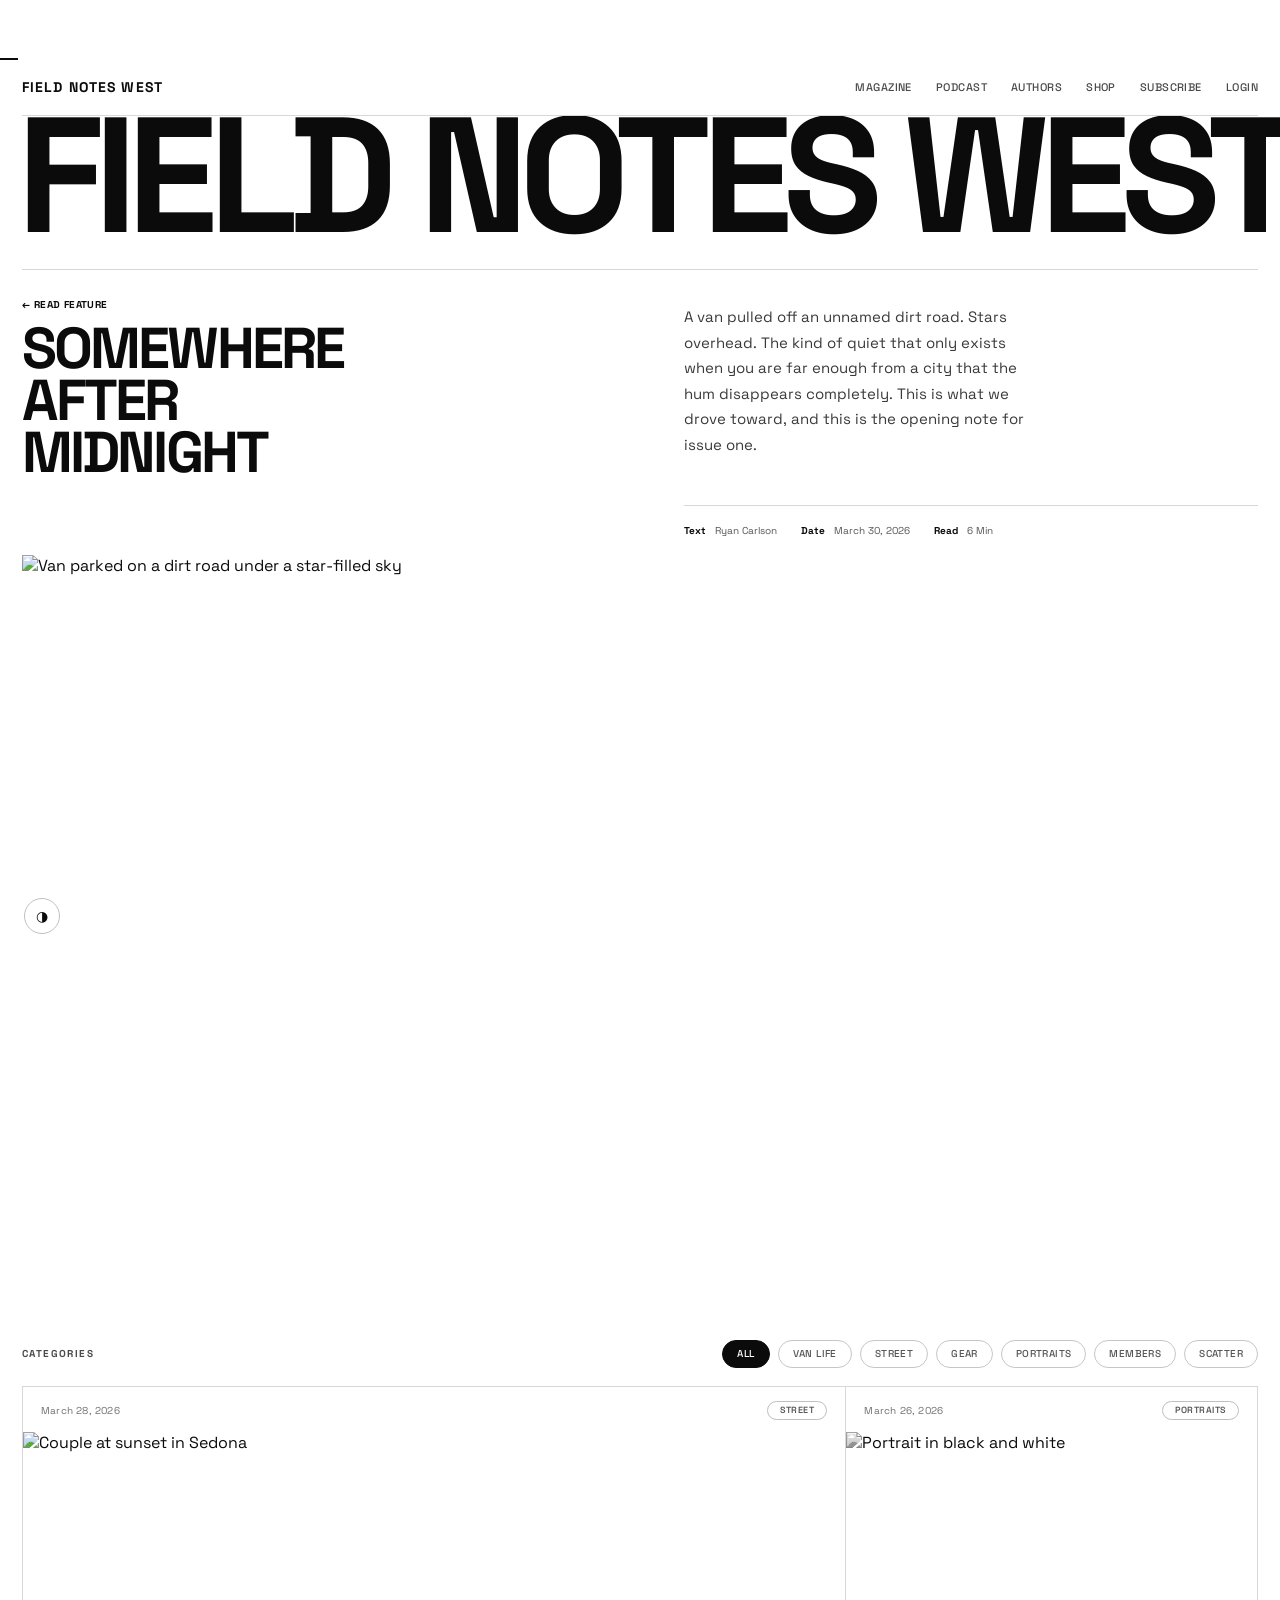
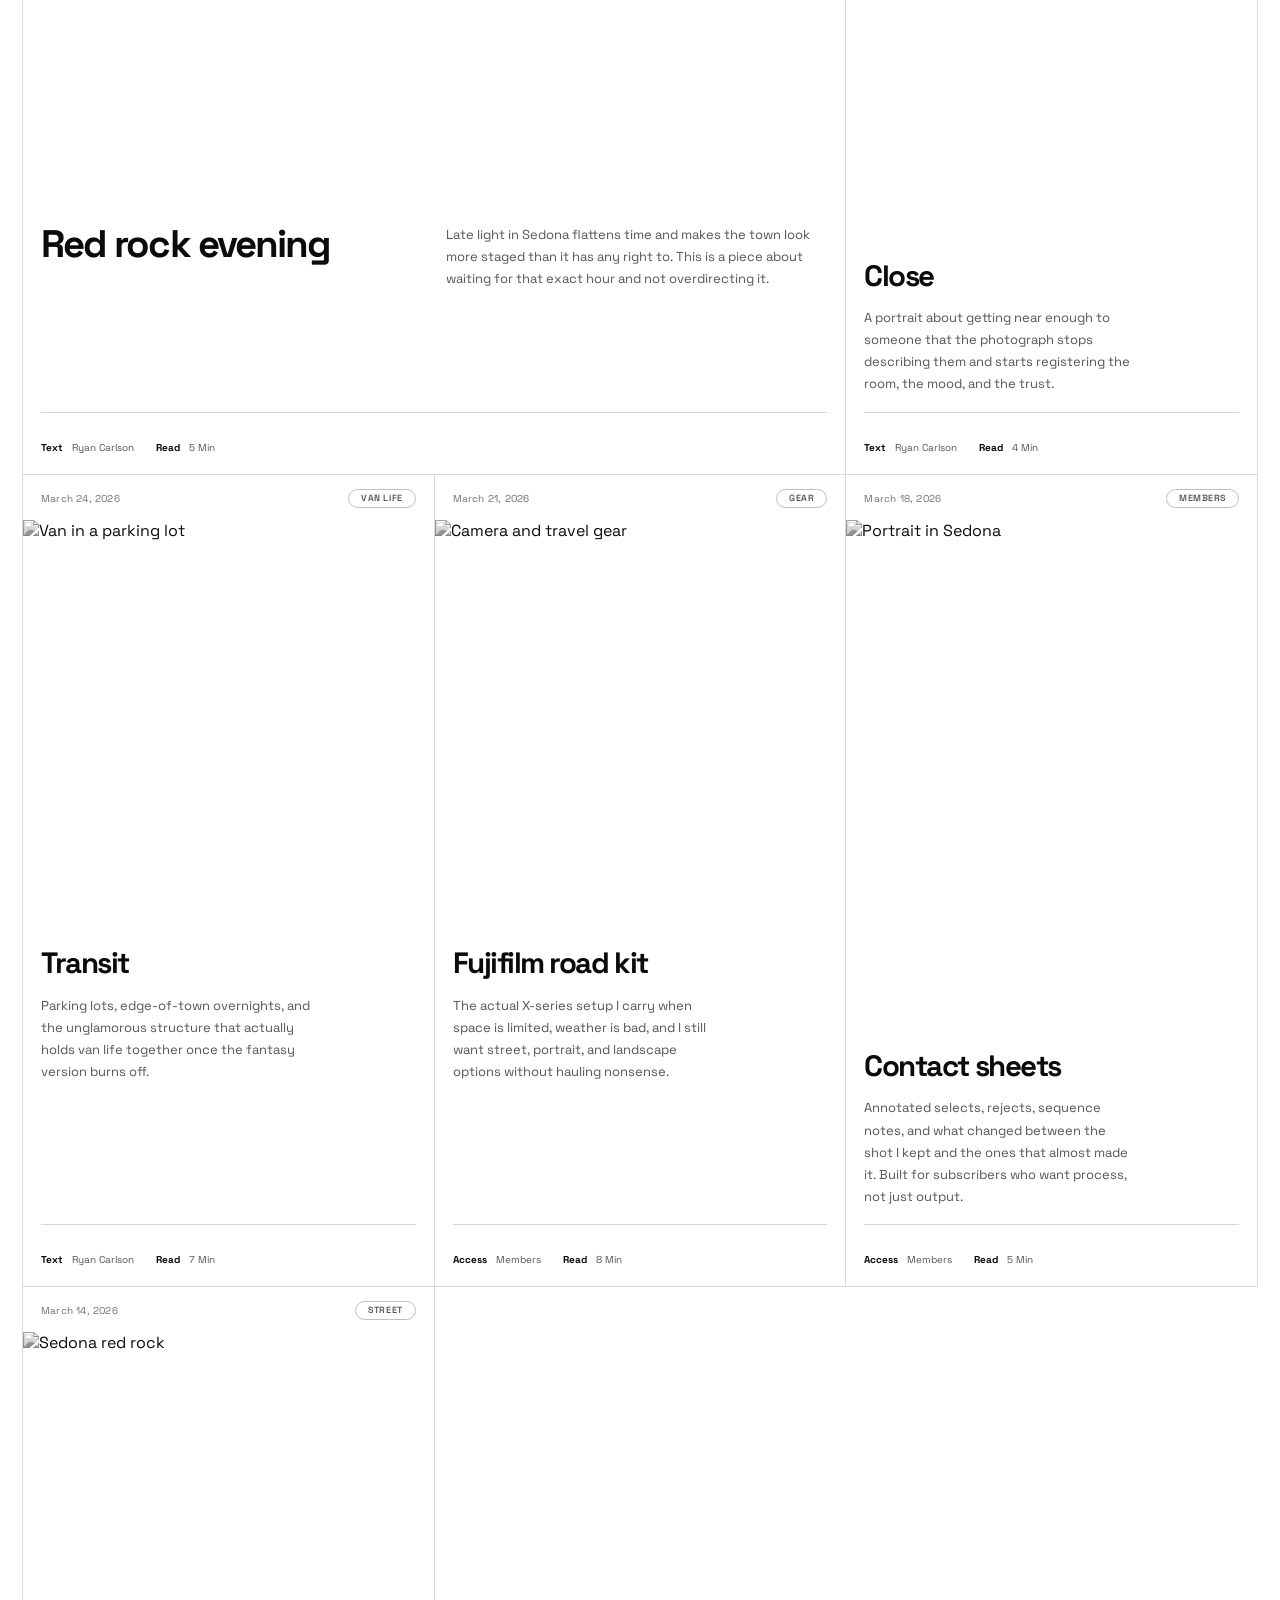
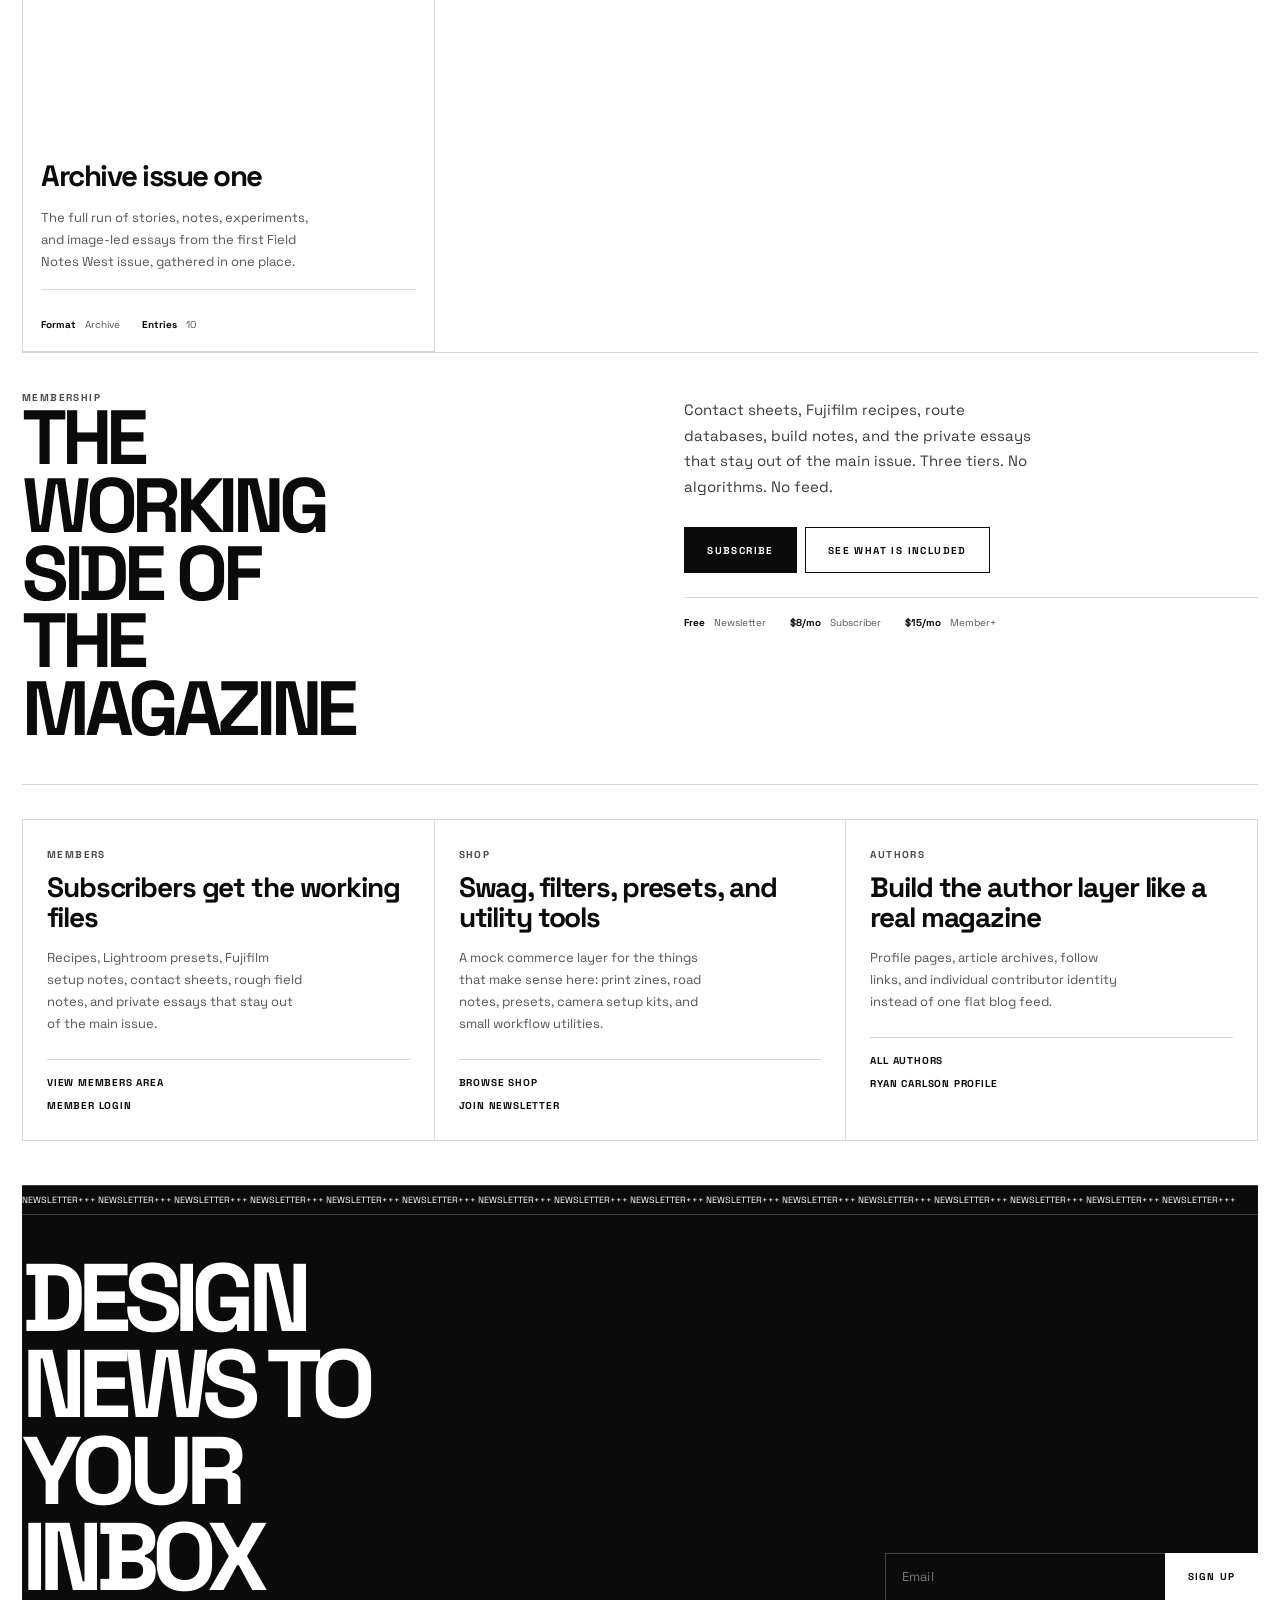
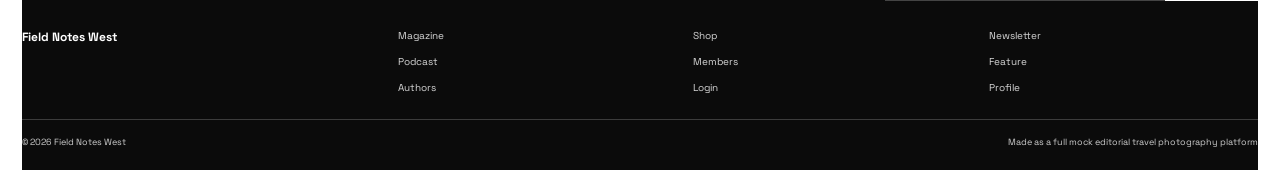
==== commit b522540f: "Reorganize project structure, add membership CTAs, interactive features, and design polish - Reorgan" ====
--- a/index.html
+++ b/index.html
@@ -3,1078 +3,279 @@
 <head>
   <meta charset="UTF-8">
   <meta name="viewport" content="width=device-width, initial-scale=1.0">
-  <title>Ryan Carlson — Journal</title>
+  <title>Field Notes West</title>
   <link rel="preconnect" href="https://fonts.googleapis.com">
   <link rel="preconnect" href="https://fonts.gstatic.com" crossorigin>
-  <link href="https://fonts.googleapis.com/css2?family=Space+Grotesk:wght@300;400;500;700&display=swap" rel="stylesheet">
-  <style>
-    *, *::before, *::after { box-sizing: border-box; margin: 0; padding: 0; }
-
-    :root {
-      --black:  #0a0a0a;
-      --white:  #ffffff;
-      --mid:    #888888;
-      --line:   #d4d4d2;
-      --accent: #c94818;
-      --font: 'Space Grotesk', 'Helvetica Neue', Helvetica, Arial, sans-serif;
-    }
-
-    html { scroll-behavior: smooth; }
-
-    body {
-      font-family: var(--font);
-      background: var(--white);
-      color: var(--black);
-      -webkit-font-smoothing: antialiased;
-      -moz-osx-font-smoothing: grayscale;
-    }
-
-    /* ── NAV ─────────────────────────────────────────────── */
-    nav {
-      display: flex;
-      align-items: center;
-      justify-content: space-between;
-      padding: 14px 48px;
-      border-bottom: 1px solid var(--black);
-      position: sticky;
-      top: 0;
-      background: var(--white);
-      z-index: 300;
-    }
-    .nav-brand {
-      font-size: 11px; font-weight: 700;
-      letter-spacing: .2em; text-transform: uppercase;
-      text-decoration: none; color: var(--black);
-    }
-    .nav-links { display: flex; gap: 36px; list-style: none; }
-    .nav-links a {
-      font-size: 11px; font-weight: 500;
-      letter-spacing: .14em; text-transform: uppercase;
-      text-decoration: none; color: var(--black);
-      transition: opacity .15s;
-    }
-    .nav-links a:hover { opacity: .4; }
-    .nav-meta {
-      font-size: 11px; letter-spacing: .1em;
-      color: var(--mid); text-transform: uppercase;
-    }
-
-    /* ── MASTHEAD ────────────────────────────────────────── */
-    .masthead { border-bottom: 1px solid var(--black); overflow: hidden; padding: 0; }
-    .masthead h1 {
-      font-size: clamp(108px, 23vw, 300px);
-      font-weight: 700; line-height: 0.83;
-      letter-spacing: -0.03em; text-transform: uppercase;
-      padding: 18px 48px 14px 40px;
-    }
-
-    /* ── TICKER ──────────────────────────────────────────── */
-    .ticker {
-      background: var(--black); color: var(--white);
-      padding: 9px 0; overflow: hidden;
-      border-bottom: 1px solid var(--black);
-    }
-    .ticker-track {
-      display: flex; white-space: nowrap;
-      animation: marquee 40s linear infinite;
-    }
-    .ticker-track span {
-      font-size: 10px; font-weight: 700;
-      letter-spacing: .2em; text-transform: uppercase;
-      padding-right: 60px; flex-shrink: 0;
-    }
-    @keyframes marquee {
-      0%   { transform: translateX(0); }
-      100% { transform: translateX(-50%); }
-    }
-
-    /* ── FEATURED ────────────────────────────────────────── */
-    .featured { border-bottom: 2px solid var(--black); }
-    .featured-split {
-      display: grid; grid-template-columns: 55% 45%;
-      min-height: 260px; border-bottom: 1px solid var(--black);
-    }
-    .featured-hl {
-      padding: 56px 48px 56px 40px;
-      border-right: 1px solid var(--black);
-      display: flex; align-items: flex-end;
-    }
-    .featured-hl h2 {
-      font-size: clamp(46px, 6.5vw, 92px);
-      font-weight: 700; line-height: 0.96;
-      letter-spacing: -0.03em; text-transform: uppercase;
-      cursor: pointer; transition: opacity .2s;
-    }
-    .featured-hl h2:hover { opacity: .6; }
-    .featured-aside {
-      padding: 56px 48px;
-      display: flex; flex-direction: column;
-      justify-content: space-between;
-    }
-    .meta-block { display: flex; flex-direction: column; gap: 5px; margin-bottom: 28px; }
-    .meta-row {
-      display: flex; gap: 12px;
-      font-size: 11px; letter-spacing: .1em; text-transform: uppercase;
-    }
-    .meta-row .lbl { font-weight: 700; }
-    .meta-row .val { color: var(--mid); }
-    .featured-excerpt {
-      font-size: 15px; line-height: 1.75; color: #3a3a3a;
-      max-width: 360px; margin-bottom: 32px;
-    }
-    .featured-actions { display: flex; align-items: center; gap: 14px; }
-    .pill {
-      display: inline-flex; align-items: center;
-      border: 1.5px solid var(--black);
-      font-family: var(--font); font-size: 10px;
-      font-weight: 700; letter-spacing: .14em;
-      text-transform: uppercase; padding: 7px 18px;
-      border-radius: 999px; cursor: pointer;
-      background: transparent; color: var(--black);
-      transition: background .15s, color .15s;
-      text-decoration: none;
-    }
-    .pill:hover, .pill.filled { background: var(--black); color: var(--white); }
-    .hero-wrap { position: relative; overflow: hidden; cursor: pointer; }
-    .hero-img {
-      width: 100%; height: 740px; object-fit: cover;
-      display: block; filter: grayscale(100%) contrast(1.06);
-      transition: transform .6s ease;
-    }
-    .hero-wrap:hover .hero-img { transform: scale(1.02); }
-    .hero-vert {
-      position: absolute; right: 44px; bottom: 44px;
-      writing-mode: vertical-rl; text-orientation: mixed;
-      font-size: 10px; font-weight: 700; letter-spacing: .24em;
-      text-transform: uppercase; color: rgba(255,255,255,.5);
-      user-select: none; pointer-events: none;
-    }
-
-    /* ── INFO STRIP ──────────────────────────────────────── */
-    .info-strip {
-      display: grid; grid-template-columns: repeat(4, 1fr);
-      border-bottom: 1px solid var(--black);
-    }
-    .info-cell {
-      padding: 13px 40px; font-size: 10px;
-      font-weight: 700; letter-spacing: .16em;
-      text-transform: uppercase; color: var(--mid);
-      border-right: 1px solid var(--black);
-    }
-    .info-cell:last-child { border-right: none; }
-
-    /* ── CATEGORIES BAR ──────────────────────────────────── */
-    .cat-bar {
-      display: flex; align-items: center;
-      gap: 8px; padding: 16px 40px;
-      border-bottom: 1px solid var(--black);
-    }
-    .cat-label {
-      font-size: 10px; font-weight: 700;
-      letter-spacing: .2em; text-transform: uppercase;
-      color: var(--mid); margin-right: 10px;
-    }
-    .cat-pill {
-      background: transparent; border: 1.5px solid var(--black);
-      font-family: var(--font); font-size: 10px; font-weight: 700;
-      letter-spacing: .12em; text-transform: uppercase;
-      padding: 5px 14px; border-radius: 999px;
-      cursor: pointer; transition: background .15s, color .15s;
-    }
-    .cat-pill:hover, .cat-pill.active { background: var(--black); color: var(--white); }
-
-    /* ── SECTION HEAD ────────────────────────────────────── */
-    .section-head {
-      display: flex; align-items: center;
-      justify-content: space-between; padding: 20px 40px 0;
-    }
-    .section-label {
-      font-size: 10px; font-weight: 700;
-      letter-spacing: .22em; text-transform: uppercase; color: var(--mid);
-    }
-
-    /* ── ARTICLE GRID ────────────────────────────────────── */
-    .grid {
-      display: grid; grid-template-columns: repeat(3, 1fr);
-      margin-top: 20px; border-top: 1px solid var(--black);
-    }
-    .card {
-      display: flex; flex-direction: column;
-      border-right: 1px solid var(--black);
-      border-bottom: 1px solid var(--black);
-      transition: opacity .25s;
-    }
-    .card.hidden { display: none; }
-    .card:nth-child(3n) { border-right: none; }
-    .card-head {
-      display: flex; align-items: center;
-      justify-content: space-between; padding: 10px 24px;
-      border-bottom: 1px solid var(--line); flex-shrink: 0;
-    }
-    .card-date { font-size: 10px; letter-spacing: .1em; text-transform: uppercase; color: var(--mid); }
-    .card-tag {
-      font-size: 9px; font-weight: 700;
-      letter-spacing: .12em; text-transform: uppercase;
-      border: 1px solid var(--black); border-radius: 999px; padding: 3px 10px;
-    }
-    .card-img-wrap {
-      overflow: hidden; height: 265px;
-      border-bottom: 1px solid var(--black);
-      flex-shrink: 0; cursor: pointer;
-    }
-    .card-img-wrap img {
-      width: 100%; height: 100%; object-fit: cover;
-      display: block; filter: grayscale(100%) contrast(1.04);
-      transition: transform .5s ease;
-    }
-    .card:hover .card-img-wrap img { transform: scale(1.04); }
-    .card-img-wrap.color img { filter: none; }
-    .card-body { padding: 20px 24px 0; flex: 1; }
-    .card-title {
-      font-size: 19px; font-weight: 700;
-      line-height: 1.08; letter-spacing: -.01em;
-      text-transform: uppercase; margin-bottom: 10px;
-      cursor: pointer; transition: opacity .2s;
-    }
-    .card-title:hover { opacity: .5; }
-    .card-excerpt { font-size: 12.5px; line-height: 1.65; color: #4a4a4a; }
-    .card-foot {
-      display: flex; align-items: center;
-      justify-content: space-between; padding: 14px 24px 20px;
-      margin-top: 14px; border-top: 1px solid var(--line); flex-shrink: 0;
-    }
-    .card-byline { font-size: 10px; letter-spacing: .08em; text-transform: uppercase; color: var(--mid); }
-    .card-byline strong { color: var(--black); font-weight: 700; }
-    .read-link {
-      font-size: 10px; font-weight: 700; letter-spacing: .12em;
-      text-transform: uppercase; text-decoration: none; color: var(--black);
-      cursor: pointer; border: none; background: none;
-      font-family: var(--font); transition: opacity .2s;
-    }
-    .read-link:hover { opacity: .5; }
-
-    /* Wide card */
-    .card.wide {
-      grid-column: span 2;
-      display: grid;
-      grid-template-columns: 380px 1fr;
-      grid-template-rows: auto 1fr;
-      border-right: 1px solid var(--black);
-    }
-    .card.wide:nth-child(3n) { border-right: 1px solid var(--black); }
-    .card.wide .card-head { grid-column: 1 / -1; }
-    .card.wide .card-img-wrap {
-      grid-column: 1; grid-row: 2;
-      height: 100%; min-height: 320px;
-      border-bottom: none; border-right: 1px solid var(--black);
-    }
-    .card.wide .card-content {
-      grid-column: 2; grid-row: 2;
-      display: flex; flex-direction: column; justify-content: space-between;
-    }
-    .card.wide .card-body { padding: 36px 40px 0; }
-    .card.wide .card-title { font-size: 34px; line-height: 1.0; margin-bottom: 18px; }
-    .card.wide .card-foot { padding: 14px 40px 28px; }
-
-    /* ── ORANGE ACCENT BLOCK ─────────────────────────────── */
-    .accent-block {
-      display: grid; grid-template-columns: 1fr 1fr;
-      border-top: 1px solid var(--black);
-      border-bottom: 1px solid var(--black);
-    }
-    .accent-left {
-      background: var(--accent);
-      padding: 80px 48px 80px 40px;
-      border-right: 1px solid rgba(0,0,0,.15);
-      display: flex; flex-direction: column; justify-content: space-between;
-    }
-    .accent-eyebrow {
-      font-size: 10px; font-weight: 700;
-      letter-spacing: .22em; text-transform: uppercase;
-      color: rgba(255,255,255,.65);
-    }
-    .accent-title {
-      font-size: clamp(48px, 6vw, 80px);
-      font-weight: 700; line-height: 0.96;
-      letter-spacing: -.03em; text-transform: uppercase;
-      color: var(--white); margin: 20px 0 32px;
-    }
-    .accent-btn {
-      display: inline-flex; align-items: center;
-      border: 1.5px solid rgba(255,255,255,.65);
-      font-family: var(--font); font-size: 10px;
-      font-weight: 700; letter-spacing: .16em;
-      text-transform: uppercase; padding: 8px 20px;
-      border-radius: 999px; color: var(--white);
-      background: transparent; cursor: pointer;
-      align-self: flex-start; transition: background .15s;
-      text-decoration: none;
-    }
-    .accent-btn:hover { background: rgba(255,255,255,.15); }
-    .accent-right { overflow: hidden; position: relative; }
-    .accent-right img {
-      width: 100%; height: 100%; min-height: 420px;
-      object-fit: cover; display: block;
-      filter: grayscale(100%) contrast(1.08);
-    }
-    .accent-vert {
-      position: absolute; right: 24px; top: 50%;
-      transform: translateY(-50%) rotate(90deg);
-      font-size: 10px; font-weight: 700; letter-spacing: .24em;
-      text-transform: uppercase; color: rgba(255,255,255,.4);
-      white-space: nowrap; pointer-events: none;
-    }
-
-    /* ── HORIZONTAL LIST ─────────────────────────────────── */
-    .list-section { border-bottom: 1px solid var(--black); }
-    .list-head {
-      padding: 16px 40px; border-bottom: 1px solid var(--black);
-      display: flex; align-items: center; justify-content: space-between;
-    }
-    .view-all {
-      font-size: 10px; font-weight: 700; letter-spacing: .14em;
-      text-transform: uppercase; text-decoration: none;
-      color: var(--black); border-bottom: 1px solid var(--black);
-      padding-bottom: 2px; transition: opacity .15s;
-    }
-    .view-all:hover { opacity: .4; }
-    .list-item {
-      display: grid; grid-template-columns: 128px 1fr;
-      border-bottom: 1px solid var(--black); cursor: pointer;
-      transition: background .15s;
-    }
-    .list-item:last-child { border-bottom: none; }
-    .list-item:hover { background: #fafaf8; }
-    .list-thumb { overflow: hidden; border-right: 1px solid var(--black); }
-    .list-thumb img {
-      width: 100%; height: 100%; min-height: 120px;
-      object-fit: cover; display: block; filter: grayscale(100%);
-      transition: transform .4s ease;
-    }
-    .list-item:hover .list-thumb img { transform: scale(1.05); }
-    .list-body {
-      padding: 20px 48px;
-      display: flex; flex-direction: column; justify-content: space-between;
-    }
-    .list-tag {
-      font-size: 10px; font-weight: 700; letter-spacing: .16em;
-      text-transform: uppercase; color: var(--mid); margin-bottom: 8px;
-    }
-    .list-title {
-      font-size: 17px; font-weight: 700; letter-spacing: -.01em;
-      text-transform: uppercase; line-height: 1.08; margin-bottom: 8px;
-    }
-    .list-excerpt { font-size: 12px; line-height: 1.65; color: #4a4a4a; }
-    .list-meta {
-      display: flex; gap: 24px; margin-top: 12px;
-      font-size: 10px; letter-spacing: .08em;
-      text-transform: uppercase; color: var(--mid);
-    }
-    .list-meta strong { color: var(--black); font-weight: 700; }
-
-    /* ── ABOUT SECTION ───────────────────────────────────── */
-    .about-section {
-      display: grid; grid-template-columns: 1fr 1fr;
-      border-top: 2px solid var(--black);
-    }
-    .about-left {
-      padding: 88px 48px 88px 40px;
-      border-right: 1px solid var(--black);
-      display: flex; flex-direction: column; justify-content: space-between;
-    }
-    .about-name {
-      font-size: clamp(56px, 9vw, 120px);
-      font-weight: 700; line-height: 0.90;
-      letter-spacing: -0.03em; text-transform: uppercase;
-    }
-    .about-role {
-      font-size: 11px; letter-spacing: .18em;
-      text-transform: uppercase; color: var(--mid); margin-top: 28px;
-    }
-    .about-right {
-      padding: 88px 48px;
-      display: flex; flex-direction: column; gap: 36px;
-    }
-    .about-photo-row { display: flex; align-items: flex-start; gap: 32px; }
-    .about-img {
-      width: 136px; height: 136px; object-fit: cover;
-      object-position: center 18%; filter: grayscale(100%);
-      flex-shrink: 0; display: block;
-    }
-    .about-bio-block { display: flex; flex-direction: column; gap: 16px; }
-    .about-bio {
-      font-size: 15px; line-height: 1.78; color: #3a3a3a;
-    }
-    .about-bio p + p { margin-top: 0; }
-    .about-links { display: flex; gap: 28px; flex-wrap: wrap; }
-    .about-link {
-      font-size: 11px; font-weight: 700; letter-spacing: .16em;
-      text-transform: uppercase; text-decoration: none;
-      color: var(--black); border-bottom: 1.5px solid var(--black);
-      padding-bottom: 3px; transition: opacity .15s;
-    }
-    .about-link:hover { opacity: .4; }
-
-    /* ── ARCHIVE CTA ─────────────────────────────────────── */
-    .archive-cta {
-      background: var(--black); color: var(--white);
-      padding: 104px 48px 104px 40px;
-      display: flex; align-items: flex-end;
-      justify-content: space-between; gap: 48px;
-    }
-    .archive-head {
-      font-size: clamp(56px, 10vw, 140px);
-      font-weight: 700; line-height: 0.90;
-      letter-spacing: -0.03em; text-transform: uppercase;
-    }
-    .archive-right { text-align: right; flex-shrink: 0; }
-    .archive-sub {
-      font-size: 11px; letter-spacing: .2em; text-transform: uppercase;
-      color: rgba(255,255,255,.4); margin-bottom: 20px;
-    }
-    .archive-pill {
-      display: inline-flex; align-items: center;
-      border: 1.5px solid rgba(255,255,255,.55);
-      font-family: var(--font); font-size: 10px;
-      font-weight: 700; letter-spacing: .16em;
-      text-transform: uppercase; padding: 10px 24px;
-      border-radius: 999px; color: var(--white);
-      background: transparent; cursor: pointer;
-      transition: background .15s; text-decoration: none;
-    }
-    .archive-pill:hover { background: rgba(255,255,255,.1); }
-
-    /* ── FOOTER ──────────────────────────────────────────── */
-    footer {
-      border-top: 1px solid var(--black); padding: 22px 40px;
-      display: flex; align-items: center; justify-content: space-between;
-    }
-    .footer-brand {
-      font-size: 11px; font-weight: 700;
-      letter-spacing: .2em; text-transform: uppercase;
-      text-decoration: none; color: var(--black);
-    }
-    .footer-links { display: flex; gap: 24px; }
-    .footer-link {
-      font-size: 11px; letter-spacing: .1em;
-      text-transform: uppercase; text-decoration: none;
-      color: var(--mid); transition: color .15s;
-    }
-    .footer-link:hover { color: var(--black); }
-    .footer-copy { font-size: 11px; letter-spacing: .06em; text-transform: uppercase; color: var(--mid); }
-
-    /* ════════════════════════════════════════════════════════
-       ARTICLE MODAL
-    ════════════════════════════════════════════════════════ */
-    .modal-overlay {
-      position: fixed; inset: 0; z-index: 1000;
-      background: rgba(10,10,10,.97);
-      display: flex; opacity: 0; pointer-events: none;
-      transition: opacity .3s ease;
-      overflow: hidden;
-    }
-    .modal-overlay.open { opacity: 1; pointer-events: all; }
-
-    .modal-close {
-      position: fixed; top: 24px; right: 32px;
-      font-size: 11px; font-weight: 700;
-      letter-spacing: .2em; text-transform: uppercase;
-      color: rgba(255,255,255,.5); cursor: pointer;
-      background: none; border: none; font-family: var(--font);
-      z-index: 1001; transition: color .15s;
-    }
-    .modal-close:hover { color: var(--white); }
-
-    .modal-inner {
-      display: grid; grid-template-columns: 60% 40%;
-      width: 100%; height: 100%;
-      transform: translateY(20px);
-      transition: transform .35s ease;
-    }
-    .modal-overlay.open .modal-inner { transform: translateY(0); }
-
-    .modal-image-pane {
-      position: relative; overflow: hidden;
-      border-right: 1px solid rgba(255,255,255,.1);
-    }
-    .modal-image-pane img {
-      width: 100%; height: 100%; object-fit: cover; display: block;
-    }
-    .modal-image-pane img.bw { filter: grayscale(100%) contrast(1.05); }
-
-    .modal-story-pane {
-      padding: 72px 56px; overflow-y: auto;
-      display: flex; flex-direction: column;
-      color: var(--white);
-    }
-
-    .modal-tag {
-      font-size: 10px; font-weight: 700; letter-spacing: .18em;
-      text-transform: uppercase; color: rgba(255,255,255,.4);
-      margin-bottom: 20px;
-    }
-    .modal-title {
-      font-size: clamp(32px, 4vw, 56px);
-      font-weight: 700; line-height: 0.96;
-      letter-spacing: -.02em; text-transform: uppercase;
-      margin-bottom: 28px;
-    }
-    .modal-meta {
-      display: flex; flex-direction: column; gap: 5px;
-      margin-bottom: 40px;
-      padding-bottom: 32px;
-      border-bottom: 1px solid rgba(255,255,255,.1);
-    }
-    .modal-meta-row {
-      display: flex; gap: 10px;
-      font-size: 11px; letter-spacing: .1em; text-transform: uppercase;
-    }
-    .modal-meta-row .lbl { font-weight: 700; color: rgba(255,255,255,.9); }
-    .modal-meta-row .val { color: rgba(255,255,255,.4); }
-    .modal-body {
-      flex: 1; display: flex; flex-direction: column; gap: 20px;
-    }
-    .modal-body p {
-      font-size: 15px; line-height: 1.8;
-      color: rgba(255,255,255,.72);
-    }
-    .modal-body p.lead {
-      font-size: 17px; font-weight: 500;
-      color: rgba(255,255,255,.9); line-height: 1.65;
-    }
-  </style>
+  <link href="https://fonts.googleapis.com/css2?family=Space+Grotesk:wght@400;500;700&display=swap" rel="stylesheet">
+  <link rel="stylesheet" href="https://cdn.jsdelivr.net/npm/glightbox/dist/css/glightbox.min.css">
+  <link rel="stylesheet" href="css/styles.css">
 </head>
 <body>
-
-<!-- ── NAV ──────────────────────────────────────────────────── -->
-<nav>
-  <a href="#top" class="nav-brand">Ryan Carlson</a>
-  <ul class="nav-links">
-    <li><a href="#journal">Journal</a></li>
-    <li><a href="#photos">Photos</a></li>
-    <li><a href="#series">Series</a></li>
-    <li><a href="#about">About</a></li>
-  </ul>
-  <div class="nav-meta">Vol. 01 — 2026</div>
-</nav>
-
-<!-- ── MASTHEAD ──────────────────────────────────────────────── -->
-<div class="masthead" id="top">
-  <h1>Journal.</h1>
-</div>
-
-<!-- ── TICKER ────────────────────────────────────────────────── -->
-<div class="ticker">
-  <div class="ticker-track">
-    <span>News Ticker+++ ✦ ✦ ✦ &nbsp; New series: Life on the Road &nbsp; ✦ &nbsp; Sedona shoot now online &nbsp; ✦ &nbsp; Van life documentation &nbsp; ✦ &nbsp; Portraits in low light &nbsp; ✦ &nbsp; Somewhere in the Southwest &nbsp; ✦ &nbsp; Desert highways at dusk &nbsp; ✦ &nbsp; All photographs by Ryan Carlson &nbsp; ✦ &nbsp; &nbsp;</span>
-    <span>News Ticker+++ ✦ ✦ ✦ &nbsp; New series: Life on the Road &nbsp; ✦ &nbsp; Sedona shoot now online &nbsp; ✦ &nbsp; Van life documentation &nbsp; ✦ &nbsp; Portraits in low light &nbsp; ✦ &nbsp; Somewhere in the Southwest &nbsp; ✦ &nbsp; Desert highways at dusk &nbsp; ✦ &nbsp; All photographs by Ryan Carlson &nbsp; ✦ &nbsp; &nbsp;</span>
+  <div class="progress-bar"></div>
+  <div class="custom-cursor"></div>
+
+  <div class="page">
+    <header class="topbar">
+      <a href="index.html" class="brand">Field Notes West</a>
+      <nav>
+        <ul class="nav-links">
+          <li><a href="pages/archive.html">Magazine</a></li>
+          <li><a href="pages/podcast.html">Podcast</a></li>
+          <li><a href="pages/authors.html">Authors</a></li>
+          <li><a href="pages/shop.html">Shop</a></li>
+          <li><a href="pages/subscribe.html">Subscribe</a></li>
+          <li><a href="pages/login.html">Login</a></li>
+        </ul>
+      </nav>
+    </header>
+
+    <section class="hero-spacing snap-section">
+      <h1 class="hero-title">Field Notes West</h1>
+    </section>
+
+    <section class="feature-block snap-section">
+      <div class="feature-head">
+        <div>
+          <a href="pages/article-midnight.html" class="eyebrow-link">← Read Feature</a>
+          <a href="pages/article-midnight.html" class="feature-title">Somewhere after midnight</a>
+        </div>
+        <div class="feature-side">
+          <p>A van pulled off an unnamed dirt road. Stars overhead. The kind of quiet that only exists when you are far enough from a city that the hum disappears completely. This is what we drove toward, and this is the opening note for issue one.</p>
+          <div class="feature-meta">
+            <span><strong>Text</strong> Ryan Carlson</span>
+            <span><strong>Date</strong> March 30, 2026</span>
+            <span><strong>Read</strong> 6 Min</span>
+          </div>
+        </div>
+      </div>
+      <a href="pages/article-midnight.html" class="feature-image">
+        <img src="assets/images/DSCF4422 1.jpg" alt="Van parked on a dirt road under a star-filled sky">
+      </a>
+    </section>
+
+    <div class="filters-row">
+      <div class="section-label">Categories</div>
+      <div class="filters">
+        <button class="pill active" type="button" data-filter="all">All</button>
+        <button class="pill" type="button" data-filter="van-life">Van Life</button>
+        <button class="pill" type="button" data-filter="street">Street</button>
+        <button class="pill" type="button" data-filter="gear">Gear</button>
+        <button class="pill" type="button" data-filter="portraits">Portraits</button>
+        <button class="pill" type="button" data-filter="members">Members</button>
+        <button class="pill" type="button" id="scatter-toggle">Scatter</button>
+      </div>
+    </div>
+
+    <section class="grid">
+      <article class="card card--wide" data-cat="street">
+        <div class="card-top">
+          <span class="card-date">March 28, 2026</span>
+          <span class="card-tag">Street</span>
+        </div>
+        <a href="pages/article-red-rock.html" class="card-image" data-gallery="portfolio">
+          <img src="assets/images/DSCF4700.jpg" alt="Couple at sunset in Sedona">
+        </a>
+        <div class="card-body">
+          <a href="pages/article-red-rock.html" class="card-title">Red rock evening</a>
+          <p class="card-excerpt">Late light in Sedona flattens time and makes the town look more staged than it has any right to. This is a piece about waiting for that exact hour and not overdirecting it.</p>
+          <div class="card-meta">
+            <span><strong>Text</strong> Ryan Carlson</span>
+            <span><strong>Read</strong> 5 Min</span>
+          </div>
+        </div>
+      </article>
+
+      <article class="card" data-cat="portraits">
+        <div class="card-top">
+          <span class="card-date">March 26, 2026</span>
+          <span class="card-tag">Portraits</span>
+        </div>
+        <a href="pages/article-close.html" class="card-image bw" data-gallery="portfolio">
+          <img src="assets/images/DSCF4604 1.jpg" alt="Portrait in black and white">
+        </a>
+        <div class="card-body">
+          <a href="pages/article-close.html" class="card-title">Close</a>
+          <p class="card-excerpt">A portrait about getting near enough to someone that the photograph stops describing them and starts registering the room, the mood, and the trust.</p>
+          <div class="card-meta">
+            <span><strong>Text</strong> Ryan Carlson</span>
+            <span><strong>Read</strong> 4 Min</span>
+          </div>
+        </div>
+      </article>
+
+      <article class="card" data-cat="van-life">
+        <div class="card-top">
+          <span class="card-date">March 24, 2026</span>
+          <span class="card-tag">Van Life</span>
+        </div>
+        <a href="pages/article-transit.html" class="card-image bw" data-gallery="portfolio">
+          <img src="assets/images/DSCF4477 1.jpg" alt="Van in a parking lot">
+        </a>
+        <div class="card-body">
+          <a href="pages/article-transit.html" class="card-title">Transit</a>
+          <p class="card-excerpt">Parking lots, edge-of-town overnights, and the unglamorous structure that actually holds van life together once the fantasy version burns off.</p>
+          <div class="card-meta">
+            <span><strong>Text</strong> Ryan Carlson</span>
+            <span><strong>Read</strong> 7 Min</span>
+          </div>
+        </div>
+      </article>
+
+      <article class="card" data-cat="gear">
+        <div class="card-top">
+          <span class="card-date">March 21, 2026</span>
+          <span class="card-tag">Gear</span>
+        </div>
+        <a href="pages/members.html" class="card-image bw" data-gallery="portfolio">
+          <img src="assets/images/DSCF4713.jpg" alt="Camera and travel gear">
+        </a>
+        <div class="card-body">
+          <a href="pages/members.html" class="card-title">Fujifilm road kit</a>
+          <p class="card-excerpt">The actual X-series setup I carry when space is limited, weather is bad, and I still want street, portrait, and landscape options without hauling nonsense.</p>
+          <div class="card-meta">
+            <span><strong>Access</strong> Members</span>
+            <span><strong>Read</strong> 8 Min</span>
+          </div>
+        </div>
+      </article>
+
+      <article class="card" data-cat="members">
+        <div class="card-top">
+          <span class="card-date">March 18, 2026</span>
+          <span class="card-tag">Members</span>
+        </div>
+        <a href="pages/members.html" class="card-image bw" data-gallery="portfolio">
+          <img src="assets/images/DSCF4725.jpg" alt="Portrait in Sedona">
+        </a>
+        <div class="card-body">
+          <a href="pages/members.html" class="card-title">Contact sheets</a>
+          <p class="card-excerpt">Annotated selects, rejects, sequence notes, and what changed between the shot I kept and the ones that almost made it. Built for subscribers who want process, not just output.</p>
+          <div class="card-meta">
+            <span><strong>Access</strong> Members</span>
+            <span><strong>Read</strong> 5 Min</span>
+          </div>
+        </div>
+      </article>
+
+      <article class="card" data-cat="street">
+        <div class="card-top">
+          <span class="card-date">March 14, 2026</span>
+          <span class="card-tag">Street</span>
+        </div>
+        <a href="pages/archive.html" class="card-image bw" data-gallery="portfolio">
+          <img src="assets/images/DSCF4710.jpg" alt="Sedona red rock">
+        </a>
+        <div class="card-body">
+          <a href="pages/archive.html" class="card-title">Archive issue one</a>
+          <p class="card-excerpt">The full run of stories, notes, experiments, and image-led essays from the first Field Notes West issue, gathered in one place.</p>
+          <div class="card-meta">
+            <span><strong>Format</strong> Archive</span>
+            <span><strong>Entries</strong> 10</span>
+          </div>
+        </div>
+      </article>
+    </section>
+
+    <section class="membership-band snap-section">
+      <div class="membership-band-inner">
+        <div>
+          <div class="section-label">Membership</div>
+          <h2 class="membership-headline">The working side of the magazine</h2>
+        </div>
+        <div class="membership-pitch">
+          <p>Contact sheets, Fujifilm recipes, route databases, build notes, and the private essays that stay out of the main issue. Three tiers. No algorithms. No feed.</p>
+          <div class="membership-actions">
+            <a href="pages/subscribe.html" class="btn">Subscribe</a>
+            <a href="pages/members.html" class="btn secondary">See what is included</a>
+          </div>
+          <div class="membership-meta">
+            <span><strong>Free</strong> Newsletter</span>
+            <span><strong>$8/mo</strong> Subscriber</span>
+            <span><strong>$15/mo</strong> Member+</span>
+          </div>
+        </div>
+      </div>
+    </section>
+
+    <section class="split-callouts snap-section">
+      <div class="callout">
+        <div class="section-label" style="margin-bottom: 12px;">Members</div>
+        <h3>Subscribers get the working files</h3>
+        <p>Recipes, Lightroom presets, Fujifilm setup notes, contact sheets, rough field notes, and private essays that stay out of the main issue.</p>
+        <div class="callout-links">
+          <a href="pages/members.html">View members area</a>
+          <a href="pages/login.html">Member login</a>
+        </div>
+      </div>
+      <div class="callout">
+        <div class="section-label" style="margin-bottom: 12px;">Shop</div>
+        <h3>Swag, filters, presets, and utility tools</h3>
+        <p>A mock commerce layer for the things that make sense here: print zines, road notes, presets, camera setup kits, and small workflow utilities.</p>
+        <div class="callout-links">
+          <a href="pages/shop.html">Browse shop</a>
+          <a href="pages/subscribe.html">Join newsletter</a>
+        </div>
+      </div>
+      <div class="callout">
+        <div class="section-label" style="margin-bottom: 12px;">Authors</div>
+        <h3>Build the author layer like a real magazine</h3>
+        <p>Profile pages, article archives, follow links, and individual contributor identity instead of one flat blog feed.</p>
+        <div class="callout-links">
+          <a href="pages/authors.html">All authors</a>
+          <a href="pages/author-ryan.html">Ryan Carlson profile</a>
+        </div>
+      </div>
+    </section>
+
+    <section class="newsletter-band snap-section">
+      <div class="newsletter-strip">
+        <div>NEWSLETTER+++ NEWSLETTER+++ NEWSLETTER+++ NEWSLETTER+++ NEWSLETTER+++ NEWSLETTER+++ NEWSLETTER+++ NEWSLETTER+++ NEWSLETTER+++ NEWSLETTER+++ NEWSLETTER+++ NEWSLETTER+++ NEWSLETTER+++ NEWSLETTER+++ NEWSLETTER+++ NEWSLETTER+++ </div>
+      </div>
+      <div class="page">
+        <div class="newsletter-main">
+          <h2>Design news to your inbox</h2>
+          <form class="newsletter-form" action="pages/subscribe.html">
+            <input type="email" placeholder="Email">
+            <button type="submit">Sign Up</button>
+          </form>
+        </div>
+        <div class="newsletter-footer">
+          <div>
+            <h3>Field Notes West</h3>
+          </div>
+          <div>
+            <ul>
+              <li><a href="pages/archive.html">Magazine</a></li>
+              <li><a href="pages/podcast.html">Podcast</a></li>
+              <li><a href="pages/authors.html">Authors</a></li>
+            </ul>
+          </div>
+          <div>
+            <ul>
+              <li><a href="pages/shop.html">Shop</a></li>
+              <li><a href="pages/members.html">Members</a></li>
+              <li><a href="pages/login.html">Login</a></li>
+            </ul>
+          </div>
+          <div>
+            <ul>
+              <li><a href="pages/subscribe.html">Newsletter</a></li>
+              <li><a href="pages/article-midnight.html">Feature</a></li>
+              <li><a href="pages/author-ryan.html">Profile</a></li>
+            </ul>
+          </div>
+        </div>
+        <div class="legal">
+          <div>&copy; 2026 Field Notes West</div>
+          <div>Made as a full mock editorial travel photography platform</div>
+        </div>
+      </div>
+    </section>
   </div>
-</div>
-
-<!-- ── FEATURED ───────────────────────────────────────────────── -->
-<div class="featured" id="featured">
-  <div class="featured-split">
-    <div class="featured-hl">
-      <h2 onclick="openModal('midnight')">Somewhere<br>After<br>Midnight</h2>
-    </div>
-    <div class="featured-aside">
-      <div>
-        <div class="meta-block">
-          <div class="meta-row"><span class="lbl">Text:</span><span class="val">Ryan Carlson</span></div>
-          <div class="meta-row"><span class="lbl">Date:</span><span class="val">30. March 2026</span></div>
-          <div class="meta-row"><span class="lbl">Read:</span><span class="val">4 min</span></div>
-        </div>
-        <p class="featured-excerpt">A van pulled off an unnamed dirt road. Stars overhead. The kind of quiet that only exists when you are far enough from a city that the hum goes away completely. This is what we drove toward.</p>
-      </div>
-      <div class="featured-actions">
-        <button class="pill filled" onclick="openModal('midnight')">Van Life</button>
-        <button class="pill" onclick="openModal('midnight')">View Story →</button>
-      </div>
-    </div>
-  </div>
-  <div class="hero-wrap" onclick="openModal('midnight')">
-    <img class="hero-img" src="Photos I took/DSCF4422 1.jpg" alt="Van parked on a dirt road under a star-filled sky">
-    <div class="hero-vert">Life on the Road — Vol. 01 — Ryan Carlson — 2026</div>
-  </div>
-</div>
-
-<!-- ── INFO STRIP ─────────────────────────────────────────────── -->
-<div class="info-strip">
-  <div class="info-cell">Photography: Ryan Carlson</div>
-  <div class="info-cell">Location: Southwest USA</div>
-  <div class="info-cell">Camera: Fujifilm X-Series</div>
-  <div class="info-cell">Issue: 01 — March 2026</div>
-</div>
-
-<!-- ── CATEGORIES ─────────────────────────────────────────────── -->
-<div class="cat-bar" id="photos">
-  <span class="cat-label">Categories</span>
-  <button class="cat-pill active" data-filter="all">All</button>
-  <button class="cat-pill" data-filter="van-life">Van Life</button>
-  <button class="cat-pill" data-filter="portraits">Portraits</button>
-  <button class="cat-pill" data-filter="landscapes">Landscapes</button>
-  <button class="cat-pill" data-filter="the-dog">The Dog</button>
-</div>
-
-<!-- ── SECTION HEAD ───────────────────────────────────────────── -->
-<div class="section-head" id="journal">
-  <span class="section-label">All Stories</span>
-</div>
-
-<!-- ── ARTICLE GRID ───────────────────────────────────────────── -->
-<div class="grid">
-
-  <!-- WIDE: Red Rock Evening -->
-  <div class="card wide" data-cat="landscapes">
-    <div class="card-head">
-      <span class="card-date">28. March 2026</span>
-      <span class="card-tag">Landscapes</span>
-    </div>
-    <div class="card-img-wrap color" onclick="openModal('sedona-couple')">
-      <img src="Photos I took/DSCF4700.jpg" alt="Couple at sunset in Sedona">
-    </div>
-    <div class="card-content">
-      <div class="card-body">
-        <h3 class="card-title" onclick="openModal('sedona-couple')">Red Rock<br>Evening</h3>
-        <p class="card-excerpt">The light in Sedona does something to time. It bends it, flattens it, makes late afternoon feel like it could last for days. We stood at a fence post and didn't want to leave.</p>
-      </div>
-      <div class="card-foot">
-        <span class="card-byline"><strong>Text:</strong> Ryan Carlson — <strong>Duration:</strong> 3m</span>
-        <button class="read-link" onclick="openModal('sedona-couple')">Read More →</button>
-      </div>
-    </div>
-  </div>
-
-  <!-- Card: The Morning Watch -->
-  <div class="card" data-cat="the-dog">
-    <div class="card-head">
-      <span class="card-date">27. March 2026</span>
-      <span class="card-tag">The Dog</span>
-    </div>
-    <div class="card-img-wrap" onclick="openModal('morning-watch')">
-      <img src="Photos I took/DSCF4402 1.jpg" alt="Pomeranian at the window">
-    </div>
-    <div class="card-body">
-      <h3 class="card-title" onclick="openModal('morning-watch')">The Morning Watch</h3>
-      <p class="card-excerpt">She sits at the window every morning without fail. Watching. Alert. Something out there always demands her full attention.</p>
-    </div>
-    <div class="card-foot">
-      <span class="card-byline"><strong>Text:</strong> Ryan Carlson — <strong>Duration:</strong> 2m</span>
-      <button class="read-link" onclick="openModal('morning-watch')">Read More →</button>
-    </div>
-  </div>
-
-  <!-- Card: Home Is Where You Park It -->
-  <div class="card" data-cat="van-life">
-    <div class="card-head">
-      <span class="card-date">26. March 2026</span>
-      <span class="card-tag">Van Life</span>
-    </div>
-    <div class="card-img-wrap" onclick="openModal('home-van')">
-      <img src="Photos I took/DSCF4532 1.jpg" alt="Couple in van doorway at night">
-    </div>
-    <div class="card-body">
-      <h3 class="card-title" onclick="openModal('home-van')">Home Is Where You Park It</h3>
-      <p class="card-excerpt">The doorway of a van becomes a frame. Everything behind you is the home you built. Everything ahead is the next place you haven't been yet.</p>
-    </div>
-    <div class="card-foot">
-      <span class="card-byline"><strong>Text:</strong> Ryan Carlson — <strong>Duration:</strong> 4m</span>
-      <button class="read-link" onclick="openModal('home-van')">Read More →</button>
-    </div>
-  </div>
-
-  <!-- Card: Close -->
-  <div class="card" data-cat="portraits">
-    <div class="card-head">
-      <span class="card-date">25. March 2026</span>
-      <span class="card-tag">Portraits</span>
-    </div>
-    <div class="card-img-wrap" onclick="openModal('close')">
-      <img src="Photos I took/DSCF4604 1.jpg" alt="Intimate B&W portrait">
-    </div>
-    <div class="card-body">
-      <h3 class="card-title" onclick="openModal('close')">Close</h3>
-      <p class="card-excerpt">The most honest photographs happen when both people forget the camera is there. That's exactly what this is.</p>
-    </div>
-    <div class="card-foot">
-      <span class="card-byline"><strong>Text:</strong> Ryan Carlson — <strong>Duration:</strong> 2m</span>
-      <button class="read-link" onclick="openModal('close')">Read More →</button>
-    </div>
-  </div>
-
-  <!-- Card: Small Things -->
-  <div class="card" data-cat="the-dog">
-    <div class="card-head">
-      <span class="card-date">24. March 2026</span>
-      <span class="card-tag">The Dog</span>
-    </div>
-    <div class="card-img-wrap" onclick="openModal('small-things')">
-      <img src="Photos I took/DSCF4456 1.jpg" alt="Pomeranian on a leash in the grass">
-    </div>
-    <div class="card-body">
-      <h3 class="card-title" onclick="openModal('small-things')">Small Things</h3>
-      <p class="card-excerpt">A ten-pound dog who treats every patch of grass like it's a new country. She's not wrong. It is.</p>
-    </div>
-    <div class="card-foot">
-      <span class="card-byline"><strong>Text:</strong> Ryan Carlson — <strong>Duration:</strong> 2m</span>
-      <button class="read-link" onclick="openModal('small-things')">Read More →</button>
-    </div>
-  </div>
-
-  <!-- Card: Sedona First Light -->
-  <div class="card" data-cat="landscapes">
-    <div class="card-head">
-      <span class="card-date">23. March 2026</span>
-      <span class="card-tag">Landscapes</span>
-    </div>
-    <div class="card-img-wrap color" onclick="openModal('sedona-rock')">
-      <img src="Photos I took/DSCF4710.jpg" alt="Sedona red rock at golden hour">
-    </div>
-    <div class="card-body">
-      <h3 class="card-title" onclick="openModal('sedona-rock')">Sedona, First Light</h3>
-      <p class="card-excerpt">The red rock catches the last warmth of the day and holds it, glowing. You understand why people treat this place as sacred.</p>
-    </div>
-    <div class="card-foot">
-      <span class="card-byline"><strong>Text:</strong> Ryan Carlson — <strong>Duration:</strong> 3m</span>
-      <button class="read-link" onclick="openModal('sedona-rock')">Read More →</button>
-    </div>
-  </div>
-
-</div><!-- /grid -->
-
-<!-- ── ORANGE ACCENT BLOCK ───────────────────────────────────── -->
-<div class="accent-block" id="series">
-  <div class="accent-left">
-    <span class="accent-eyebrow">Featured Series — Van Life</span>
-    <div>
-      <h2 class="accent-title">Life<br>On<br>The<br>Road</h2>
-      <a href="#journal" class="accent-btn">View Series →</a>
-    </div>
-  </div>
-  <div class="accent-right">
-    <img src="Photos I took/DSCF4477 1.jpg" alt="The van in a parking lot">
-    <div class="accent-vert">Southwest USA — 2026 — Ryan Carlson</div>
-  </div>
-</div>
-
-<!-- ── HORIZONTAL LIST ────────────────────────────────────────── -->
-<div class="list-section">
-  <div class="list-head">
-    <span class="section-label">More Stories</span>
-    <a href="#journal" class="view-all">View All →</a>
-  </div>
-
-  <div class="list-item" onclick="openModal('three-in-a-bed')">
-    <div class="list-thumb">
-      <img src="Photos I took/DSCF4411 1.jpg" alt="Dog in van bed">
-    </div>
-    <div class="list-body">
-      <div>
-        <div class="list-tag">The Dog</div>
-        <h4 class="list-title">Three in a Bed</h4>
-        <p class="list-excerpt">The van bed is not large. We share it with someone who weighs eleven pounds and takes up most of it. Nobody complains.</p>
-      </div>
-      <div class="list-meta">
-        <span><strong>Text:</strong> Ryan Carlson</span>
-        <span><strong>Date:</strong> 22. March 2026</span>
-        <span><strong>Duration:</strong> 2m</span>
-      </div>
-    </div>
-  </div>
-
-  <div class="list-item" onclick="openModal('self-assigned')">
-    <div class="list-thumb">
-      <img src="Photos I took/DSCF4725.jpg" alt="Ryan portrait in Sedona">
-    </div>
-    <div class="list-body">
-      <div>
-        <div class="list-tag">Portraits</div>
-        <h4 class="list-title">Self-Assigned</h4>
-        <p class="list-excerpt">The photographer, photographed. Somewhere outside Sedona. The rocks don't care who you are and that is exactly right.</p>
-      </div>
-      <div class="list-meta">
-        <span><strong>Text:</strong> Ryan Carlson</span>
-        <span><strong>Date:</strong> 20. March 2026</span>
-        <span><strong>Duration:</strong> 2m</span>
-      </div>
-    </div>
-  </div>
-
-  <div class="list-item" onclick="openModal('transit')">
-    <div class="list-thumb">
-      <img src="Photos I took/DSCF4477 1.jpg" alt="Van in a parking lot">
-    </div>
-    <div class="list-body">
-      <div>
-        <div class="list-tag">Van Life</div>
-        <h4 class="list-title">Transit</h4>
-        <p class="list-excerpt">Between destinations, the van sits in parking lots. Unremarkable to everyone passing by. Everything to us.</p>
-      </div>
-      <div class="list-meta">
-        <span><strong>Text:</strong> Ryan Carlson</span>
-        <span><strong>Date:</strong> 18. March 2026</span>
-        <span><strong>Duration:</strong> 3m</span>
-      </div>
-    </div>
-  </div>
-</div>
-
-<!-- ── ABOUT / AUTHOR ─────────────────────────────────────────── -->
-<div class="about-section" id="about">
-  <div class="about-left">
-    <div>
-      <div class="about-name">Ryan<br>Carlson</div>
-      <div class="about-role">Photographer — Writer — Van Dweller</div>
-    </div>
-  </div>
-  <div class="about-right">
-    <div class="about-photo-row">
-      <img class="about-img" src="Author.jpg" alt="Ryan Carlson">
-      <div class="about-bio-block">
-        <p class="about-bio">I live in a van with my partner and our Pomeranian. We left a fixed address in 2024 and haven't had a reason to go back. The Southwest is where we've spent most of our time — Sedona, New Mexico, the Texas hill country — anywhere the light does something interesting and the parking is free.</p>
-        <p class="about-bio">I shoot on a Fujifilm X-series, almost always in black and white. The camera is how I pay attention. It forces me to slow down and actually look at what's in front of me, which is harder than it sounds when everything is moving.</p>
-        <p class="about-bio">This journal is a record of that. Not a travel blog. Not an influencer account. Just photographs and the small stories that go with them.</p>
-      </div>
-    </div>
-    <div class="about-links">
-      <a href="https://instagram.com" target="_blank" class="about-link">Instagram ↗</a>
-      <a href="mailto:americanized@gmail.com" class="about-link">Email</a>
-      <a href="#top" class="about-link">Back to Top ↑</a>
-    </div>
-  </div>
-</div>
-
-<!-- ── ARCHIVE CTA ─────────────────────────────────────────────── -->
-<div class="archive-cta">
-  <div class="archive-head">View<br>The<br>Archive</div>
-  <div class="archive-right">
-    <div class="archive-sub">All photographs — Vol. 01</div>
-    <a href="#journal" class="archive-pill">Browse All Photos →</a>
-  </div>
-</div>
-
-<!-- ── FOOTER ─────────────────────────────────────────────────── -->
-<footer>
-  <a href="#top" class="footer-brand">Ryan Carlson — Journal</a>
-  <div class="footer-links">
-    <a href="#journal" class="footer-link">Journal</a>
-    <a href="#series" class="footer-link">Series</a>
-    <a href="#about" class="footer-link">About</a>
-    <a href="mailto:americanized@gmail.com" class="footer-link">Contact</a>
-  </div>
-  <div class="footer-copy">© 2026 Ryan Carlson</div>
-</footer>
-
-<!-- ════════════════════════════════════════════════════════════
-     ARTICLE MODAL
-═══════════════════════════════════════════════════════════════ -->
-<div class="modal-overlay" id="modal" role="dialog" aria-modal="true">
-  <button class="modal-close" onclick="closeModal()">Close ✕</button>
-  <div class="modal-inner">
-    <div class="modal-image-pane">
-      <img id="modal-img" src="" alt="" class="bw">
-    </div>
-    <div class="modal-story-pane">
-      <div class="modal-tag" id="modal-tag"></div>
-      <div class="modal-title" id="modal-title"></div>
-      <div class="modal-meta">
-        <div class="modal-meta-row"><span class="lbl">Text:</span><span class="val">Ryan Carlson</span></div>
-        <div class="modal-meta-row"><span class="lbl">Date:</span><span class="val" id="modal-date"></span></div>
-        <div class="modal-meta-row"><span class="lbl">Read:</span><span class="val" id="modal-read"></span></div>
-      </div>
-      <div class="modal-body" id="modal-body"></div>
-    </div>
-  </div>
-</div>
-
-<script>
-/* ── CATEGORY FILTER ─────────────────────────────────────────── */
-document.querySelectorAll('.cat-pill').forEach(btn => {
-  btn.addEventListener('click', () => {
-    document.querySelectorAll('.cat-pill').forEach(b => b.classList.remove('active'));
-    btn.classList.add('active');
-    const filter = btn.dataset.filter;
-    document.querySelectorAll('.card').forEach(card => {
-      if (filter === 'all' || card.dataset.cat === filter) {
-        card.classList.remove('hidden');
-      } else {
-        card.classList.add('hidden');
-      }
-    });
-  });
-});
-
-/* ── ARTICLE DATA ─────────────────────────────────────────────── */
-const articles = {
-  midnight: {
-    img: 'Photos I took/DSCF4422 1.jpg',
-    bw: true,
-    tag: 'Van Life',
-    title: 'Somewhere After Midnight',
-    date: '30. March 2026',
-    read: '4 min',
-    body: `
-      <p class="lead">We had been driving since noon. No destination in particular — just east-ish, following a road we hadn't tried before.</p>
-      <p>When the headlights picked up the entrance to a dirt track, I pulled off on instinct. We went about a quarter mile in and stopped. I killed the engine. That's when the quiet started.</p>
-      <p>Not silence — quiet. The kind that presses in from all sides, that makes your ears work harder. Stars that you forget exist when you live near a city. The dog stirred once, checked that we were still there, and went back to sleep.</p>
-      <p>I set up outside with the camera on a tripod and just waited. The van glowed faintly from the LED strips inside. It looked like a lantern in the middle of nothing. I took maybe forty frames. This is the one.</p>
-    `
-  },
-  'sedona-couple': {
-    img: 'Photos I took/DSCF4700.jpg',
-    bw: false,
-    tag: 'Landscapes',
-    title: 'Red Rock Evening',
-    date: '28. March 2026',
-    read: '3 min',
-    body: `
-      <p class="lead">We drove into Sedona from the north and immediately understood why people talk about it the way they do.</p>
-      <p>The rock formations come on gradually and then all at once — you round a bend and suddenly everything is a color that doesn't look like it belongs in nature. That orange-red against a clear blue sky. It stops you.</p>
-      <p>We found a fence post at the edge of a trailhead parking lot as the light was going golden. Neither of us spoke much. That's one of the better things about being with someone you've known a long time — you don't have to narrate the good moments.</p>
-      <p>I got maybe ten frames. This one she likes best. I kept it in color, which I almost never do.</p>
-    `
-  },
-  'morning-watch': {
-    img: 'Photos I took/DSCF4402 1.jpg',
-    bw: true,
-    tag: 'The Dog',
-    title: 'The Morning Watch',
-    date: '27. March 2026',
-    read: '2 min',
-    body: `
-      <p class="lead">Every single morning, without exception, she gets up before us and goes to the window.</p>
-      <p>Whatever is outside — a bird, a stranger walking past, a truck backing up, nothing at all — it demands her complete attention. She watches with the focus of someone who believes something important is about to happen.</p>
-      <p>Maybe she's right. I photograph her from the bed, still half asleep. The light is usually good at that hour — soft and gray and forgiving. The best kind.</p>
-    `
-  },
-  'home-van': {
-    img: 'Photos I took/DSCF4532 1.jpg',
-    bw: true,
-    tag: 'Van Life',
-    title: 'Home Is Where You Park It',
-    date: '26. March 2026',
-    read: '4 min',
-    body: `
-      <p class="lead">This was somewhere in New Mexico, late in a trip we'd extended twice already.</p>
-      <p>The campfire was out. We were just standing in the doorway of the van looking at whatever was outside the frame — I don't remember what, some combination of scrub brush and desert sky. The hour was late. The kind of late where you stop caring about being tired.</p>
-      <p>Standing in a van doorway is a specific posture. Your weight shifts differently when the floor is higher than you expect. You lean against the frame. You look out. You are neither fully inside nor fully outside — which is sort of what the whole life feels like, honestly.</p>
-      <p>I handed her the camera and she handed it back. This is what she got.</p>
-    `
-  },
-  close: {
-    img: 'Photos I took/DSCF4604 1.jpg',
-    bw: true,
-    tag: 'Portraits',
-    title: 'Close',
-    date: '25. March 2026',
-    read: '2 min',
-    body: `
-      <p class="lead">There are photographs I plan and photographs that just happen. This is one that happened.</p>
-      <p>The room was dark. One window was doing most of the work — that kind of late afternoon light that goes sideways through glass and turns everything gray and soft. She leaned in without being asked. I pressed the shutter without thinking about it.</p>
-      <p>The best portrait I've taken might be this one. I didn't earn it. It just arrived, the way the best ones do.</p>
-    `
-  },
-  'small-things': {
-    img: 'Photos I took/DSCF4456 1.jpg',
-    bw: true,
-    tag: 'The Dog',
-    title: 'Small Things',
-    date: '24. March 2026',
-    read: '2 min',
-    body: `
-      <p class="lead">She weighs about ten pounds. On a leash in a park she moves with the confidence of something five times her size.</p>
-      <p>Nose down, tail up, investigating every square inch like she's filing a report. We stop whenever she stops, which is constantly. It adds about forty minutes to any walk. Neither of us minds anymore.</p>
-      <p>She reminds me to look at things close-up. To not be in a hurry to get to the next thing. That's a genuinely good quality in a traveling companion and I try to take notes.</p>
-    `
-  },
-  'sedona-rock': {
-    img: 'Photos I took/DSCF4710.jpg',
-    bw: false,
-    tag: 'Landscapes',
-    title: 'Sedona, First Light',
-    date: '23. March 2026',
-    read: '3 min',
-    body: `
-      <p class="lead">The red rock formations in Sedona do something extraordinary at the edges of the day.</p>
-      <p>At sunrise and sunset the color deepens and saturates in a way that seems impossible — like the rock is generating its own light, not just reflecting it. You understand why Indigenous people treated this land as sacred. It has a presence.</p>
-      <p>I pulled over at a trailhead sign and pointed the camera at the rock. No foreground interest, no compositional gymnastics. Just the thing itself, doing what it does in the last good light of the afternoon.</p>
-      <p>Sometimes that's enough. Sometimes that's everything.</p>
-    `
-  },
-  'three-in-a-bed': {
-    img: 'Photos I took/DSCF4411 1.jpg',
-    bw: true,
-    tag: 'The Dog',
-    title: 'Three in a Bed',
-    date: '22. March 2026',
-    read: '2 min',
-    body: `
-      <p class="lead">The van platform bed is queen-sized if you build it right. We built it right.</p>
-      <p>Still, somehow, eleven pounds of Pomeranian takes up approximately one third of the mattress. She sleeps sideways, with absolute conviction about the space she deserves. The conviction of someone who has never been told no and doesn't expect to start hearing it now.</p>
-      <p>Neither of us move her. You learn what's actually worth fighting about on a long trip. This is not it. She gets the middle.</p>
-    `
-  },
-  'self-assigned': {
-    img: 'Photos I took/DSCF4725.jpg',
-    bw: true,
-    tag: 'Portraits',
-    title: 'Self-Assigned',
-    date: '20. March 2026',
-    read: '2 min',
-    body: `
-      <p class="lead">Somewhere outside Sedona, early evening. I handed her the camera and stood where she pointed.</p>
-      <p>I don't like being photographed. I spend enough time on the looking side of the lens that the other side feels strange — overexposed in a way that has nothing to do with camera settings. Something about being seen on purpose instead of accidentally.</p>
-      <p>But she waits until you stop performing. She waited. The red rocks are somewhere behind me in the frame, indifferent and enormous and correct. It is a good photograph. I didn't take it.</p>
-    `
-  },
-  transit: {
-    img: 'Photos I took/DSCF4477 1.jpg',
-    bw: true,
-    tag: 'Van Life',
-    title: 'Transit',
-    date: '18. March 2026',
-    read: '3 min',
-    body: `
-      <p class="lead">Between destinations, the van sits in parking lots. Unremarkable to everyone passing by. Everything to us.</p>
-      <p>Big box stores. Truck stops. Casino overflow lots. Walmart, always Walmart. The van-life community has an entire taxonomy of parking situations and we've slept in most of them by now. You get good at reading a lot fast — whether it's safe, whether there's foot traffic at 2am, whether the security guard is going to knock.</p>
-      <p>From the outside, the van looks like a contractor's vehicle or a delivery truck. Nobody looks twice. That anonymity is part of the point. We could be anyone. We could be anywhere. We usually are.</p>
-    `
-  }
-};
-
-/* ── MODAL OPEN / CLOSE ───────────────────────────────────────── */
-function openModal(id) {
-  const a = articles[id];
-  if (!a) return;
-  const img = document.getElementById('modal-img');
-  img.src = a.img;
-  img.alt = a.title;
-  img.className = a.bw ? 'bw' : '';
-  document.getElementById('modal-tag').textContent = a.tag;
-  document.getElementById('modal-title').textContent = a.title;
-  document.getElementById('modal-date').textContent = a.date;
-  document.getElementById('modal-read').textContent = a.read;
-  document.getElementById('modal-body').innerHTML = a.body;
-  const overlay = document.getElementById('modal');
-  overlay.classList.add('open');
-  document.body.style.overflow = 'hidden';
-}
-
-function closeModal() {
-  document.getElementById('modal').classList.remove('open');
-  document.body.style.overflow = '';
-}
-
-/* Close on overlay click (outside modal-inner) */
-document.getElementById('modal').addEventListener('click', function(e) {
-  if (e.target === this) closeModal();
-});
-
-/* Close on Escape */
-document.addEventListener('keydown', e => {
-  if (e.key === 'Escape') closeModal();
-});
-</script>
-
+
+  <button class="dark-toggle" id="dark-toggle" aria-label="Toggle dark mode">&#9681;</button>
+
+  <script src="https://cdn.jsdelivr.net/npm/glightbox/dist/js/glightbox.min.js"></script>
+  <script src="js/main.js"></script>
 </body>
 </html>
--- a/css/styles.css
+++ b/css/styles.css
@@ -0,0 +1,1392 @@
+:root {
+  --black: #0b0b0b;
+  --white: #ffffff;
+  --mid: #6f6f6f;
+  --line: #d8d8d6;
+  --line-strong: #bfbfbc;
+  --soft: #f7f7f5;
+  --font: "Space Grotesk", "Helvetica Neue", Helvetica, Arial, sans-serif;
+  --page: min(1440px, calc(100vw - 44px));
+}
+
+*,
+*::before,
+*::after {
+  box-sizing: border-box;
+  margin: 0;
+  padding: 0;
+}
+
+html {
+  scroll-behavior: smooth;
+  scroll-snap-type: y proximity;
+}
+
+body {
+  font-family: var(--font);
+  background: var(--white);
+  color: var(--black);
+  -webkit-font-smoothing: antialiased;
+  -moz-osx-font-smoothing: grayscale;
+}
+
+a {
+  color: inherit;
+}
+
+button,
+input,
+textarea,
+select {
+  font: inherit;
+}
+
+img {
+  display: block;
+  max-width: 100%;
+}
+
+:focus-visible {
+  outline: 2px solid var(--black);
+  outline-offset: 2px;
+}
+
+.page {
+  width: var(--page);
+  margin: 0 auto;
+}
+
+.topbar {
+  position: sticky;
+  top: 0;
+  min-height: 58px;
+  display: flex;
+  align-items: center;
+  justify-content: space-between;
+  gap: 24px;
+  border-bottom: 1px solid var(--line);
+  background: var(--white);
+  z-index: 100;
+}
+
+.brand {
+  font-size: 14px;
+  font-weight: 700;
+  letter-spacing: 0.08em;
+  text-transform: uppercase;
+  text-decoration: none;
+}
+
+.nav-links {
+  list-style: none;
+  display: flex;
+  align-items: center;
+  gap: 24px;
+  flex-wrap: wrap;
+  font-size: 11px;
+  font-weight: 500;
+  letter-spacing: 0.04em;
+  text-transform: uppercase;
+}
+
+.nav-links a {
+  text-decoration: none;
+  color: #4a4a4a;
+  transition: color 0.15s;
+}
+
+.nav-links a:hover,
+.nav-links a:focus-visible {
+  color: var(--black);
+}
+
+.hero-title {
+  font-size: clamp(48px, 12.8vw, 194px);
+  line-height: 0.85;
+  letter-spacing: -0.06em;
+  text-transform: uppercase;
+  font-weight: 700;
+  margin-left: -0.03em;
+  white-space: nowrap;
+}
+
+.section-label {
+  font-size: 10px;
+  font-weight: 700;
+  letter-spacing: 0.14em;
+  text-transform: uppercase;
+  color: #4a4a4a;
+}
+
+.pill {
+  appearance: none;
+  border: 1px solid #c6c6c4;
+  background: var(--white);
+  border-radius: 999px;
+  min-height: 28px;
+  padding: 0 14px;
+  font-size: 10px;
+  font-weight: 500;
+  letter-spacing: 0.04em;
+  text-transform: uppercase;
+  color: #555555;
+  cursor: pointer;
+  transition: border-color 0.15s, color 0.15s, background 0.15s;
+}
+
+.pill:hover,
+.pill:focus-visible {
+  border-color: #888;
+  color: var(--black);
+}
+
+.pill.active {
+  border-color: var(--black);
+  background: var(--black);
+  color: var(--white);
+}
+
+.simple-link {
+  text-decoration: none;
+  border-bottom: 1px solid currentColor;
+  padding-bottom: 2px;
+}
+
+.eyebrow-link {
+  display: flex;
+  align-items: center;
+  gap: 8px;
+  font-size: 10px;
+  font-weight: 700;
+  letter-spacing: 0.04em;
+  text-transform: uppercase;
+  text-decoration: none;
+  margin-bottom: 12px;
+}
+
+.hero-spacing {
+  padding: 48px 0 24px;
+}
+
+.filters-row {
+  display: flex;
+  justify-content: space-between;
+  align-items: center;
+  gap: 20px;
+  margin-top: 24px;
+  margin-bottom: 18px;
+}
+
+.filters {
+  display: flex;
+  align-items: center;
+  gap: 8px;
+  flex-wrap: wrap;
+}
+
+.grid {
+  display: grid;
+  grid-template-columns: repeat(3, minmax(0, 1fr));
+  border-top: 1px solid var(--line);
+  border-left: 1px solid var(--line);
+}
+
+.card {
+  display: flex;
+  flex-direction: column;
+  min-width: 0;
+  border-right: 1px solid var(--line);
+  border-bottom: 1px solid var(--line);
+  background: var(--white);
+}
+
+.card--wide {
+  grid-column: span 2;
+}
+
+.card--wide .card-image img {
+  aspect-ratio: 2.2 / 1;
+}
+
+.card--wide .card-title {
+  font-size: clamp(32px, 3vw, 48px);
+}
+
+.card--wide .card-body {
+  display: grid;
+  grid-template-columns: 1fr 1fr;
+  gap: 24px;
+  align-items: start;
+}
+
+.card--wide .card-excerpt {
+  max-width: none;
+}
+
+.card--wide .card-meta {
+  grid-column: 1 / -1;
+}
+
+.card:nth-child(5) .card-image img {
+  aspect-ratio: 4 / 5;
+}
+
+.card.hidden {
+  display: none;
+}
+
+.card-top {
+  display: flex;
+  justify-content: space-between;
+  align-items: center;
+  gap: 12px;
+  padding: 14px 18px 12px;
+}
+
+.card-date {
+  font-size: 10px;
+  color: var(--mid);
+  letter-spacing: 0.02em;
+}
+
+.card-tag {
+  font-size: 9px;
+  font-weight: 600;
+  letter-spacing: 0.06em;
+  text-transform: uppercase;
+  color: #555;
+  border: 1px solid #bfbfbd;
+  border-radius: 999px;
+  padding: 4px 12px;
+  line-height: 1;
+}
+
+.card-image {
+  display: block;
+  text-decoration: none;
+  overflow: hidden;
+}
+
+.card-image img {
+  width: 100%;
+  aspect-ratio: 1 / 1;
+  object-fit: cover;
+  transition: transform 0.4s ease, filter 0.4s ease;
+}
+
+.card-image.bw img {
+  filter: grayscale(1);
+}
+
+.card:hover .card-image img {
+  transform: scale(1.03);
+}
+
+.card:hover .card-image.bw img {
+  filter: grayscale(0);
+}
+
+.card-body {
+  display: flex;
+  flex-direction: column;
+  gap: 16px;
+  padding: 18px 18px 20px;
+  flex: 1;
+}
+
+.card-title {
+  font-size: clamp(28px, 2.3vw, 36px);
+  line-height: 1.04;
+  letter-spacing: -0.05em;
+  font-weight: 700;
+  text-decoration: none;
+}
+
+.card-title:hover,
+.card-title:focus-visible {
+  opacity: 0.72;
+}
+
+.card-excerpt {
+  font-size: 13px;
+  line-height: 1.7;
+  color: #555;
+  max-width: 34ch;
+}
+
+.card-meta {
+  margin-top: auto;
+  padding-top: 28px;
+  border-top: 1px solid var(--line);
+  display: flex;
+  flex-wrap: wrap;
+  gap: 22px;
+  font-size: 10px;
+  color: #555;
+}
+
+.card-meta strong {
+  font-weight: 700;
+  color: var(--black);
+  margin-right: 6px;
+}
+
+.feature-block {
+  border-top: 1px solid var(--line);
+  padding: 28px 0 42px;
+}
+
+.feature-head {
+  display: grid;
+  grid-template-columns: minmax(0, 1.05fr) minmax(320px, 0.95fr);
+  gap: 28px;
+  align-items: start;
+  margin-bottom: 18px;
+}
+
+.feature-title {
+  display: block;
+  font-size: clamp(38px, 4.5vw, 72px);
+  line-height: 0.9;
+  letter-spacing: -0.05em;
+  text-transform: uppercase;
+  font-weight: 700;
+  max-width: 10ch;
+  text-decoration: none;
+}
+
+.feature-title:hover,
+.feature-title:focus-visible {
+  opacity: 0.72;
+}
+
+.feature-side p {
+  font-size: 15px;
+  line-height: 1.7;
+  color: #3a3a3a;
+  max-width: 36ch;
+  margin-top: 6px;
+}
+
+.feature-meta {
+  display: flex;
+  flex-wrap: wrap;
+  gap: 24px;
+  margin-top: 48px;
+  padding-top: 18px;
+  border-top: 1px solid var(--line);
+  font-size: 10px;
+  color: #555;
+}
+
+.feature-meta strong {
+  font-weight: 700;
+  color: var(--black);
+  margin-right: 6px;
+}
+
+.feature-image {
+  display: block;
+  text-decoration: none;
+  overflow: hidden;
+}
+
+.feature-image img {
+  width: 100%;
+  aspect-ratio: 1.72 / 1;
+  object-fit: cover;
+  transition: transform 0.5s ease;
+}
+
+.feature-image:hover img,
+.feature-image:focus-visible img {
+  transform: scale(1.02);
+}
+
+.split-callouts {
+  margin-top: 34px;
+  display: grid;
+  grid-template-columns: repeat(3, minmax(0, 1fr));
+  border-top: 1px solid var(--line);
+  border-left: 1px solid var(--line);
+}
+
+.callout {
+  border-right: 1px solid var(--line);
+  border-bottom: 1px solid var(--line);
+  padding: 28px 24px;
+  transition: background 0.2s;
+}
+
+.callout:hover {
+  background: var(--soft);
+}
+
+.callout h3 {
+  font-size: 28px;
+  line-height: 1.06;
+  letter-spacing: -0.04em;
+  margin-bottom: 14px;
+}
+
+.callout p {
+  font-size: 13px;
+  line-height: 1.7;
+  color: #555;
+  margin-bottom: 24px;
+  max-width: 32ch;
+}
+
+.callout-links {
+  display: flex;
+  flex-direction: column;
+  gap: 10px;
+  padding-top: 16px;
+  border-top: 1px solid var(--line);
+}
+
+.callout-links a {
+  font-size: 10px;
+  font-weight: 700;
+  letter-spacing: 0.08em;
+  text-transform: uppercase;
+  text-decoration: none;
+  transition: opacity 0.15s;
+}
+
+.callout-links a:hover {
+  opacity: 0.6;
+}
+
+.list-page {
+  border-top: 1px solid var(--line);
+  margin-top: 22px;
+}
+
+.list-row {
+  display: grid;
+  grid-template-columns: 88px minmax(0, 1fr) repeat(3, auto);
+  gap: 24px;
+  align-items: center;
+  min-height: 128px;
+  border-bottom: 1px solid var(--line);
+}
+
+.list-avatar {
+  width: 76px;
+  height: 76px;
+  border-radius: 50%;
+  object-fit: cover;
+  filter: grayscale(1);
+}
+
+.list-name {
+  font-size: 18px;
+  font-weight: 700;
+  text-decoration: none;
+}
+
+.list-row small,
+.list-row .archive-link {
+  font-size: 10px;
+  color: #585858;
+}
+
+.archive-link {
+  text-decoration: none;
+  font-weight: 700;
+  letter-spacing: 0.04em;
+  text-transform: uppercase;
+}
+
+.profile {
+  border-top: 1px solid var(--line);
+  padding-top: 28px;
+  margin-top: 14px;
+}
+
+.profile-hero {
+  display: grid;
+  grid-template-columns: 280px minmax(0, 1fr);
+  gap: 48px;
+  align-items: start;
+  margin-bottom: 72px;
+}
+
+.profile-portrait {
+  width: 160px;
+  aspect-ratio: 1 / 1;
+  border-radius: 50%;
+  object-fit: cover;
+  filter: grayscale(1);
+  margin-bottom: 22px;
+}
+
+.follow-row {
+  display: flex;
+  justify-content: space-between;
+  align-items: center;
+  gap: 12px;
+  padding-top: 18px;
+  border-top: 1px solid var(--line-strong);
+  font-size: 10px;
+  font-weight: 700;
+  text-transform: uppercase;
+}
+
+.profile-title {
+  font-size: clamp(52px, 7vw, 92px);
+  line-height: 0.9;
+  letter-spacing: -0.07em;
+  text-transform: uppercase;
+  font-weight: 700;
+  max-width: 7ch;
+  margin-bottom: 16px;
+}
+
+.profile-lead,
+.profile-body p,
+.article-deck p,
+.rich-text p {
+  font-size: 14px;
+  line-height: 1.8;
+  color: #4f4f4f;
+}
+
+.profile-body {
+  display: grid;
+  gap: 16px;
+  max-width: 62ch;
+  margin-top: 24px;
+}
+
+.section-title {
+  font-size: clamp(54px, 8vw, 148px);
+  line-height: 0.82;
+  letter-spacing: -0.08em;
+  text-transform: uppercase;
+  font-weight: 700;
+  margin-top: 12px;
+}
+
+.article-list {
+  margin-top: 24px;
+  border-top: 1px solid var(--line);
+  border-left: 1px solid var(--line);
+  display: grid;
+  grid-template-columns: repeat(2, minmax(0, 1fr));
+}
+
+.article-list-item {
+  display: grid;
+  grid-template-columns: 92px minmax(0, 1fr);
+  gap: 18px;
+  min-height: 112px;
+  padding: 18px;
+  border-right: 1px solid var(--line);
+  border-bottom: 1px solid var(--line);
+  text-decoration: none;
+}
+
+.article-list-item img {
+  width: 100%;
+  aspect-ratio: 1 / 1;
+  object-fit: cover;
+}
+
+.article-list-item h3 {
+  font-size: 18px;
+  line-height: 1.05;
+  letter-spacing: -0.03em;
+  margin-bottom: 10px;
+}
+
+.article-list-item p {
+  font-size: 10px;
+  color: #585858;
+}
+
+.article-page {
+  border-top: 1px solid var(--line);
+  padding-top: 18px;
+}
+
+.article-head {
+  display: grid;
+  grid-template-columns: minmax(0, 1.08fr) minmax(320px, 0.92fr);
+  gap: 26px;
+  margin-bottom: 18px;
+}
+
+.article-title {
+  font-size: clamp(56px, 8vw, 116px);
+  line-height: 0.88;
+  letter-spacing: -0.08em;
+  text-transform: uppercase;
+  font-weight: 700;
+  max-width: 6ch;
+}
+
+.article-meta {
+  display: flex;
+  flex-wrap: wrap;
+  gap: 22px;
+  margin-top: 54px;
+  font-size: 9px;
+  color: #666666;
+}
+
+.article-meta strong,
+.mini-meta strong {
+  font-weight: 700;
+  color: var(--black);
+  margin-right: 8px;
+}
+
+.article-image {
+  width: 100%;
+  aspect-ratio: 1.66 / 1;
+  object-fit: cover;
+  margin-bottom: 34px;
+}
+
+.article-bottom {
+  display: grid;
+  grid-template-columns: 320px minmax(0, 1fr);
+  gap: 46px;
+  padding-bottom: 46px;
+}
+
+.author-rail {
+  padding-top: 10px;
+}
+
+.author-box {
+  display: grid;
+  grid-template-columns: 58px 1fr;
+  gap: 16px;
+  align-items: center;
+}
+
+.author-box img {
+  width: 58px;
+  height: 58px;
+  border-radius: 50%;
+  object-fit: cover;
+  filter: grayscale(1);
+}
+
+.author-box strong {
+  font-size: 20px;
+  line-height: 1;
+  letter-spacing: -0.04em;
+}
+
+.mini-meta {
+  display: grid;
+  gap: 12px;
+  margin-top: 26px;
+  padding-top: 22px;
+  border-top: 1px solid var(--line-strong);
+  font-size: 10px;
+  color: #555555;
+}
+
+.rich-text {
+  display: grid;
+  gap: 18px;
+  max-width: 62ch;
+}
+
+.rich-text p.lead {
+  font-size: 16px;
+  line-height: 1.72;
+  color: var(--black);
+}
+
+.form-page {
+  border-top: 1px solid var(--line);
+  padding-top: 26px;
+}
+
+.form-layout {
+  display: grid;
+  grid-template-columns: minmax(0, 1fr) minmax(320px, 0.88fr);
+  gap: 48px;
+  min-height: 60vh;
+}
+
+.form-title {
+  font-size: clamp(62px, 9vw, 126px);
+  line-height: 0.84;
+  letter-spacing: -0.08em;
+  text-transform: uppercase;
+  font-weight: 700;
+  max-width: 7ch;
+}
+
+.form-copy p {
+  font-size: 14px;
+  line-height: 1.78;
+  color: #4f4f4f;
+  max-width: 40ch;
+  margin-top: 18px;
+}
+
+.form-panel {
+  align-self: end;
+  border-top: 1px solid var(--line);
+  padding-top: 26px;
+}
+
+.field {
+  display: grid;
+  gap: 8px;
+  margin-bottom: 18px;
+}
+
+.field label {
+  font-size: 10px;
+  font-weight: 700;
+  letter-spacing: 0.12em;
+  text-transform: uppercase;
+}
+
+.field input,
+.field select,
+.field textarea {
+  border: 1px solid var(--line-strong);
+  background: var(--white);
+  min-height: 46px;
+  padding: 0 12px;
+  font-size: 14px;
+}
+
+.field textarea {
+  min-height: 120px;
+  padding: 12px;
+  resize: vertical;
+}
+
+.submit-row {
+  display: flex;
+  align-items: center;
+  gap: 14px;
+  margin-top: 8px;
+}
+
+.btn {
+  display: inline-flex;
+  align-items: center;
+  justify-content: center;
+  min-height: 46px;
+  border: 1px solid var(--black);
+  background: var(--black);
+  color: var(--white);
+  text-decoration: none;
+  padding: 0 22px;
+  font-size: 10px;
+  font-weight: 700;
+  letter-spacing: 0.14em;
+  text-transform: uppercase;
+  cursor: pointer;
+  transition: background 0.15s, color 0.15s, transform 0.1s;
+}
+
+.btn:hover {
+  background: #333;
+}
+
+.btn:active {
+  transform: scale(0.97);
+}
+
+.btn.secondary {
+  background: var(--white);
+  color: var(--black);
+}
+
+.btn.secondary:hover {
+  background: var(--soft);
+}
+
+.product-grid {
+  margin-top: 24px;
+  display: grid;
+  grid-template-columns: repeat(3, minmax(0, 1fr));
+  border-top: 1px solid var(--line);
+  border-left: 1px solid var(--line);
+}
+
+.product-card {
+  border-right: 1px solid var(--line);
+  border-bottom: 1px solid var(--line);
+  padding: 18px;
+  display: flex;
+  flex-direction: column;
+  gap: 14px;
+}
+
+.product-card img {
+  width: 100%;
+  aspect-ratio: 1 / 1;
+  object-fit: cover;
+}
+
+.product-card h3 {
+  font-size: 28px;
+  line-height: 0.98;
+  letter-spacing: -0.05em;
+}
+
+.product-card p {
+  font-size: 12px;
+  line-height: 1.75;
+  color: var(--mid);
+}
+
+.price-row {
+  display: flex;
+  justify-content: space-between;
+  align-items: center;
+  gap: 16px;
+  margin-top: auto;
+  padding-top: 8px;
+}
+
+.newsletter-band {
+  margin-top: 44px;
+  background: var(--black);
+  color: var(--white);
+}
+
+.newsletter-strip {
+  border-top: 1px solid #3c3c3c;
+  border-bottom: 1px solid #3c3c3c;
+  white-space: nowrap;
+  overflow: hidden;
+  padding: 8px 0;
+  font-size: 9px;
+  text-transform: uppercase;
+}
+
+.newsletter-strip div {
+  display: inline-block;
+  min-width: 100%;
+  animation: loop 24s linear infinite;
+}
+
+@keyframes loop {
+  from { transform: translateX(0); }
+  to { transform: translateX(-50%); }
+}
+
+.newsletter-main {
+  display: grid;
+  grid-template-columns: minmax(0, 1fr) auto;
+  gap: 24px;
+  align-items: end;
+  padding: 40px 0 28px;
+}
+
+.newsletter-main h2 {
+  font-size: clamp(56px, 8vw, 96px);
+  line-height: 0.9;
+  letter-spacing: -0.08em;
+  text-transform: uppercase;
+  font-weight: 700;
+  max-width: 7ch;
+}
+
+.newsletter-form {
+  display: flex;
+  gap: 0;
+  align-items: stretch;
+}
+
+.newsletter-form input {
+  width: 280px;
+  min-height: 48px;
+  padding: 0 16px;
+  border: 1px solid #444;
+  border-right: none;
+  background: transparent;
+  color: var(--white);
+  font-size: 13px;
+  letter-spacing: 0.02em;
+}
+
+.newsletter-form input::placeholder {
+  color: #777;
+}
+
+.newsletter-form button {
+  min-height: 48px;
+  padding: 0 22px;
+  border: 1px solid var(--white);
+  background: var(--white);
+  color: var(--black);
+  text-transform: uppercase;
+  font-size: 10px;
+  font-weight: 700;
+  letter-spacing: 0.12em;
+  cursor: pointer;
+  transition: background 0.15s, color 0.15s;
+}
+
+.newsletter-form button:hover {
+  background: transparent;
+  color: var(--white);
+}
+
+.newsletter-footer {
+  display: grid;
+  grid-template-columns: 1.3fr 1fr 1fr 1fr;
+  gap: 26px;
+  padding-bottom: 24px;
+  font-size: 10px;
+}
+
+.newsletter-footer h3 {
+  font-size: 12px;
+  margin-bottom: 16px;
+}
+
+.newsletter-footer ul {
+  list-style: none;
+  display: grid;
+  gap: 12px;
+}
+
+.newsletter-footer a {
+  text-decoration: none;
+  color: #d8d8d8;
+  line-height: 1.4;
+  transition: color 0.15s;
+}
+
+.newsletter-footer a:hover {
+  color: var(--white);
+}
+
+.legal {
+  border-top: 1px solid #3c3c3c;
+  padding: 16px 0 22px;
+  display: flex;
+  justify-content: space-between;
+  gap: 20px;
+  font-size: 9px;
+  color: #cecece;
+}
+
+/* ── Dark mode ── */
+
+[data-theme="dark"] {
+  --black: #f0ece4;
+  --white: #111111;
+  --mid: #a0a0a0;
+  --line: #2a2a2a;
+  --line-strong: #3a3a3a;
+  --soft: #1a1a1a;
+}
+
+[data-theme="dark"] .nav-links a {
+  color: #a0a0a0;
+}
+
+[data-theme="dark"] .nav-links a:hover,
+[data-theme="dark"] .nav-links a:focus-visible {
+  color: var(--black);
+}
+
+[data-theme="dark"] .card-tag {
+  color: #a0a0a0;
+  border-color: #3a3a3a;
+}
+
+[data-theme="dark"] .newsletter-band {
+  background: #000;
+}
+
+[data-theme="dark"] .newsletter-footer a {
+  color: #888;
+}
+
+.dark-toggle {
+  position: fixed;
+  bottom: 24px;
+  left: 24px;
+  z-index: 200;
+  width: 36px;
+  height: 36px;
+  border: 1px solid var(--line-strong);
+  border-radius: 50%;
+  background: var(--white);
+  color: var(--black);
+  font-size: 14px;
+  cursor: pointer;
+  display: flex;
+  align-items: center;
+  justify-content: center;
+  transition: border-color 0.2s;
+}
+
+.dark-toggle:hover {
+  border-color: var(--black);
+}
+
+/* ── Progress bar ── */
+
+.progress-bar {
+  position: fixed;
+  top: 0;
+  left: 0;
+  height: 2px;
+  width: 0%;
+  background: var(--black);
+  z-index: 200;
+  transition: width 0.3s ease;
+}
+
+/* ── Membership band ── */
+
+.membership-band {
+  border-top: 1px solid var(--line);
+  border-bottom: 1px solid var(--line);
+  padding: 38px 0 42px;
+}
+
+.membership-band-inner {
+  display: grid;
+  grid-template-columns: minmax(0, 1.05fr) minmax(320px, 0.95fr);
+  gap: 28px;
+  align-items: start;
+}
+
+.membership-headline {
+  font-size: clamp(48px, 6vw, 88px);
+  line-height: 0.88;
+  letter-spacing: -0.07em;
+  text-transform: uppercase;
+  font-weight: 700;
+  max-width: 7ch;
+}
+
+.membership-pitch p {
+  font-size: 15px;
+  line-height: 1.7;
+  color: #3a3a3a;
+  max-width: 36ch;
+  margin-top: 6px;
+}
+
+.membership-actions {
+  display: flex;
+  gap: 8px;
+  margin-top: 28px;
+}
+
+.membership-meta {
+  display: flex;
+  flex-wrap: wrap;
+  gap: 24px;
+  margin-top: 24px;
+  padding-top: 18px;
+  border-top: 1px solid var(--line);
+  font-size: 10px;
+  color: #555;
+}
+
+.membership-meta strong {
+  font-weight: 700;
+  color: var(--black);
+  margin-right: 6px;
+}
+
+/* ── Tier grid (subscribe page) ── */
+
+.tier-grid {
+  display: grid;
+  grid-template-columns: repeat(3, minmax(0, 1fr));
+  border-top: 1px solid var(--line);
+  border-left: 1px solid var(--line);
+  margin-bottom: 34px;
+}
+
+.tier-card {
+  border-right: 1px solid var(--line);
+  border-bottom: 1px solid var(--line);
+  padding: 24px 18px 28px;
+  display: flex;
+  flex-direction: column;
+  gap: 12px;
+}
+
+.tier-card--featured {
+  background: var(--soft);
+}
+
+.tier-price {
+  font-size: clamp(48px, 5vw, 72px);
+  line-height: 0.9;
+  letter-spacing: -0.06em;
+  font-weight: 700;
+}
+
+.tier-name {
+  font-size: 10px;
+  font-weight: 700;
+  letter-spacing: 0.12em;
+  text-transform: uppercase;
+  color: var(--mid);
+}
+
+.tier-features {
+  list-style: none;
+  display: grid;
+  gap: 8px;
+  font-size: 12px;
+  line-height: 1.6;
+  color: #4f4f4f;
+  padding-top: 12px;
+  border-top: 1px solid var(--line);
+  margin-bottom: auto;
+}
+
+.tier-card .btn {
+  margin-top: 20px;
+  width: 100%;
+}
+
+.form-panel-full {
+  max-width: 480px;
+  border-top: 1px solid var(--line);
+  padding-top: 26px;
+}
+
+/* ── Paywall fade ── */
+
+.rich-text--gated {
+  max-height: 320px;
+  overflow: hidden;
+  -webkit-mask-image: linear-gradient(to bottom, #000 40%, transparent 100%);
+  mask-image: linear-gradient(to bottom, #000 40%, transparent 100%);
+}
+
+.gate-prompt {
+  padding: 34px 0 0;
+  max-width: 62ch;
+}
+
+.gate-rule {
+  border-top: 1px solid var(--line-strong);
+  margin-bottom: 22px;
+}
+
+.gate-label {
+  font-size: 10px;
+  font-weight: 700;
+  letter-spacing: 0.12em;
+  text-transform: uppercase;
+  color: var(--black);
+  margin-bottom: 22px;
+}
+
+.gate-actions {
+  display: flex;
+  gap: 8px;
+  margin-bottom: 18px;
+}
+
+.gate-meta {
+  display: flex;
+  flex-wrap: wrap;
+  gap: 22px;
+  font-size: 9px;
+  color: #666666;
+}
+
+.gate-meta strong {
+  font-weight: 700;
+  color: var(--black);
+  margin-right: 8px;
+}
+
+/* ── Card reveal animations ── */
+
+.card {
+  opacity: 0;
+  transform: translateY(24px);
+  transition: opacity 0.5s ease, transform 0.5s ease;
+}
+
+.card.visible {
+  opacity: 1;
+  transform: none;
+}
+
+/* ── Filter transitions ── */
+
+.card.filtering-out {
+  opacity: 0;
+  transform: scale(0.95);
+  transition: opacity 0.25s ease, transform 0.25s ease;
+}
+
+.card.filtering-in {
+  opacity: 1;
+  transform: none;
+}
+
+/* ── Physics scatter mode ── */
+
+.card.scattered {
+  position: fixed !important;
+  z-index: 50;
+  cursor: grab;
+  transition: none !important;
+  border: 1px solid var(--line);
+  background: var(--white);
+  width: 300px;
+  opacity: 1 !important;
+  transform: none !important;
+}
+
+.card.scattered.dragging {
+  cursor: grabbing;
+  z-index: 51;
+}
+
+.grid.scatter-active {
+  display: block;
+  border: none;
+}
+
+/* ── Custom cursor ── */
+
+.custom-cursor {
+  position: fixed;
+  top: 0;
+  left: 0;
+  width: 20px;
+  height: 20px;
+  border: 1.5px solid var(--black);
+  border-radius: 50%;
+  pointer-events: none;
+  z-index: 9999;
+  transition: width 0.2s ease, height 0.2s ease, margin 0.2s ease, opacity 0.2s;
+  margin-left: -10px;
+  margin-top: -10px;
+  mix-blend-mode: difference;
+  opacity: 0;
+}
+
+.custom-cursor.active {
+  opacity: 1;
+}
+
+.custom-cursor--hover {
+  width: 48px;
+  height: 48px;
+  margin-left: -24px;
+  margin-top: -24px;
+}
+
+/* ── Scroll snap ── */
+
+.snap-section {
+  scroll-snap-align: start;
+}
+
+/* ── Variable font hero (disabled) ── */
+
+@media (max-width: 1100px) {
+  .hero-title,
+  .section-title,
+  .form-title {
+    white-space: normal;
+  }
+
+  .grid,
+  .split-callouts,
+  .product-grid,
+  .tier-grid {
+    grid-template-columns: repeat(2, minmax(0, 1fr));
+  }
+
+  .card--wide {
+    grid-column: span 2;
+  }
+
+  .card--wide .card-body {
+    grid-template-columns: 1fr;
+  }
+
+  .feature-head,
+  .article-head,
+  .article-bottom,
+  .profile-hero,
+  .form-layout,
+  .newsletter-main,
+  .newsletter-footer,
+  .membership-band-inner {
+    grid-template-columns: 1fr;
+  }
+
+  .feature-meta,
+  .article-meta {
+    margin-top: 24px;
+  }
+}
+
+@media (max-width: 720px) {
+  :root {
+    --page: calc(100vw - 24px);
+  }
+
+  .topbar,
+  .filters-row,
+  .legal {
+    flex-direction: column;
+    align-items: flex-start;
+    padding: 10px 0;
+  }
+
+  .grid,
+  .split-callouts,
+  .article-list,
+  .product-grid,
+  .tier-grid {
+    grid-template-columns: 1fr;
+  }
+
+  .card--wide {
+    grid-column: span 1;
+  }
+
+  .card--wide .card-image img {
+    aspect-ratio: 1 / 1;
+  }
+
+  .custom-cursor {
+    display: none !important;
+  }
+
+  .list-row,
+  .article-bottom {
+    grid-template-columns: 1fr;
+  }
+
+  .article-list-item,
+  .newsletter-form {
+    grid-template-columns: 1fr;
+  }
+
+  .newsletter-form {
+    width: 100%;
+  }
+
+  .newsletter-form input {
+    width: 100%;
+  }
+}
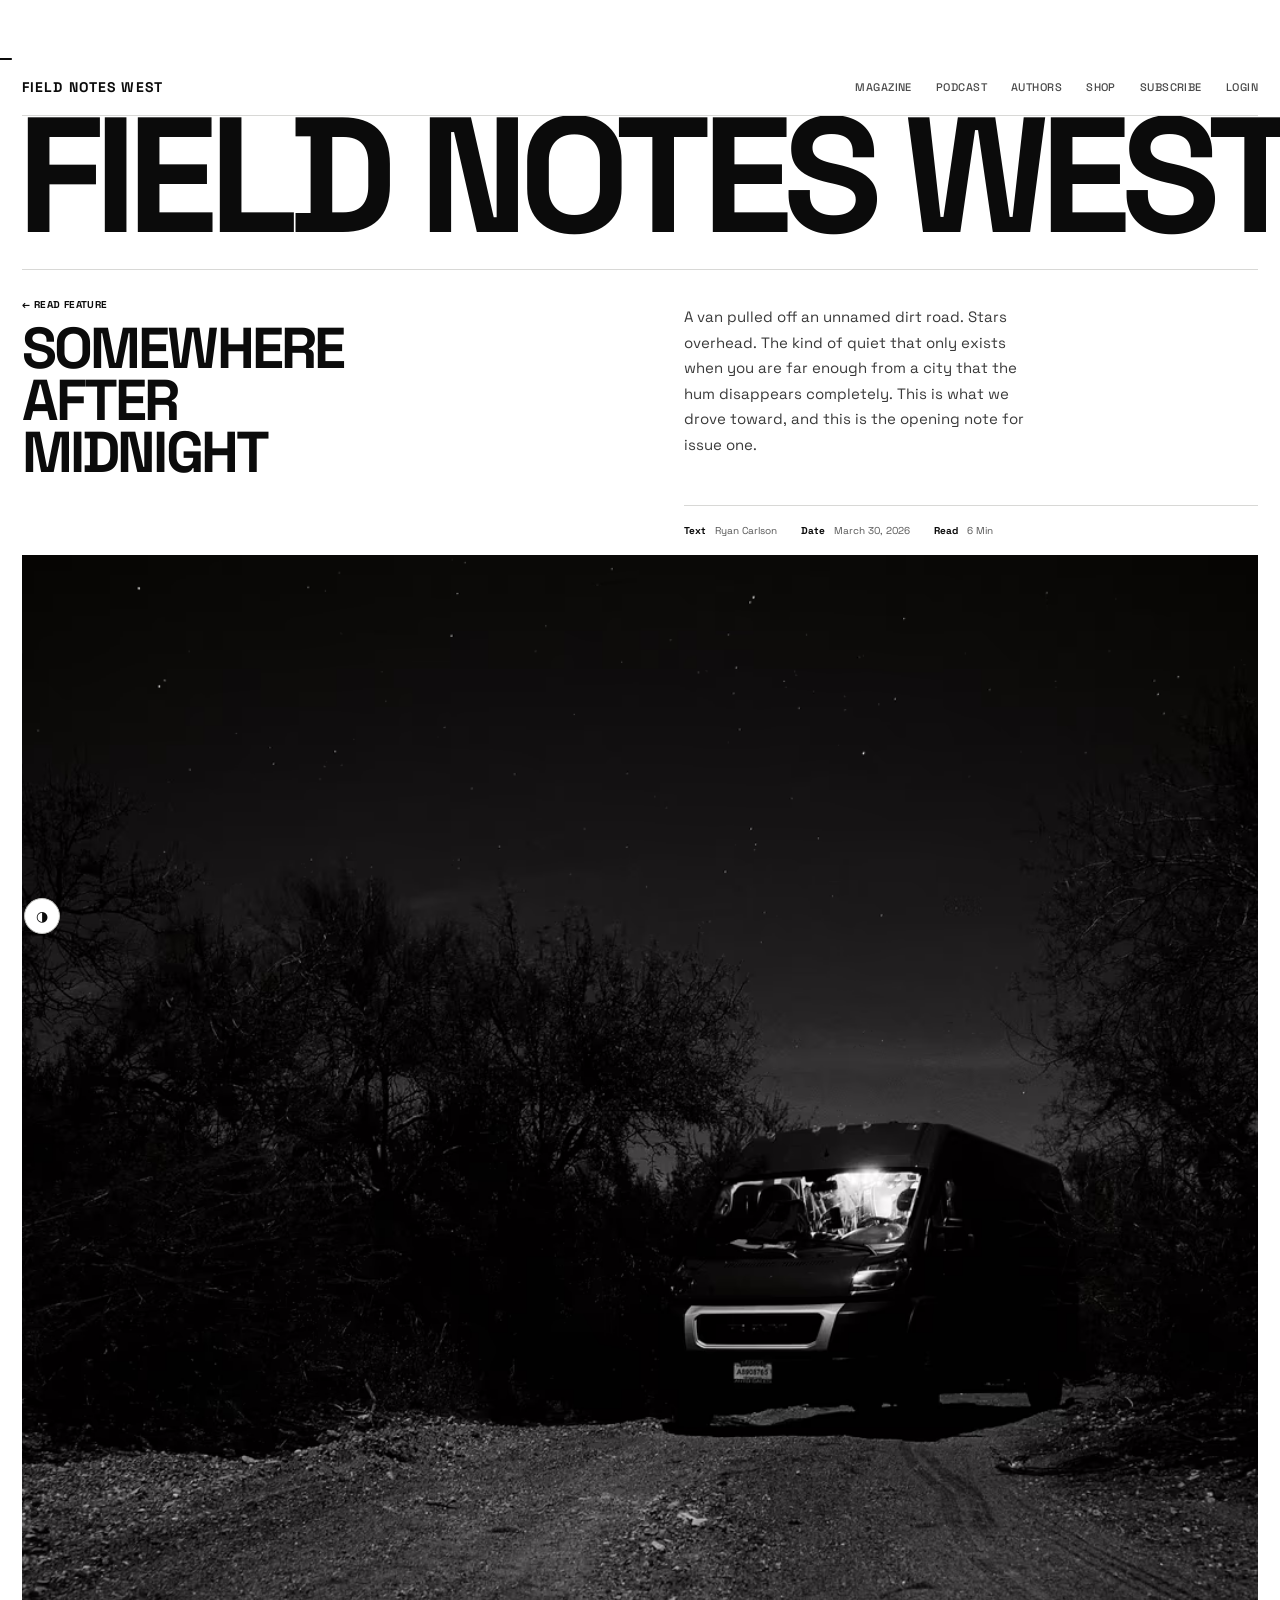
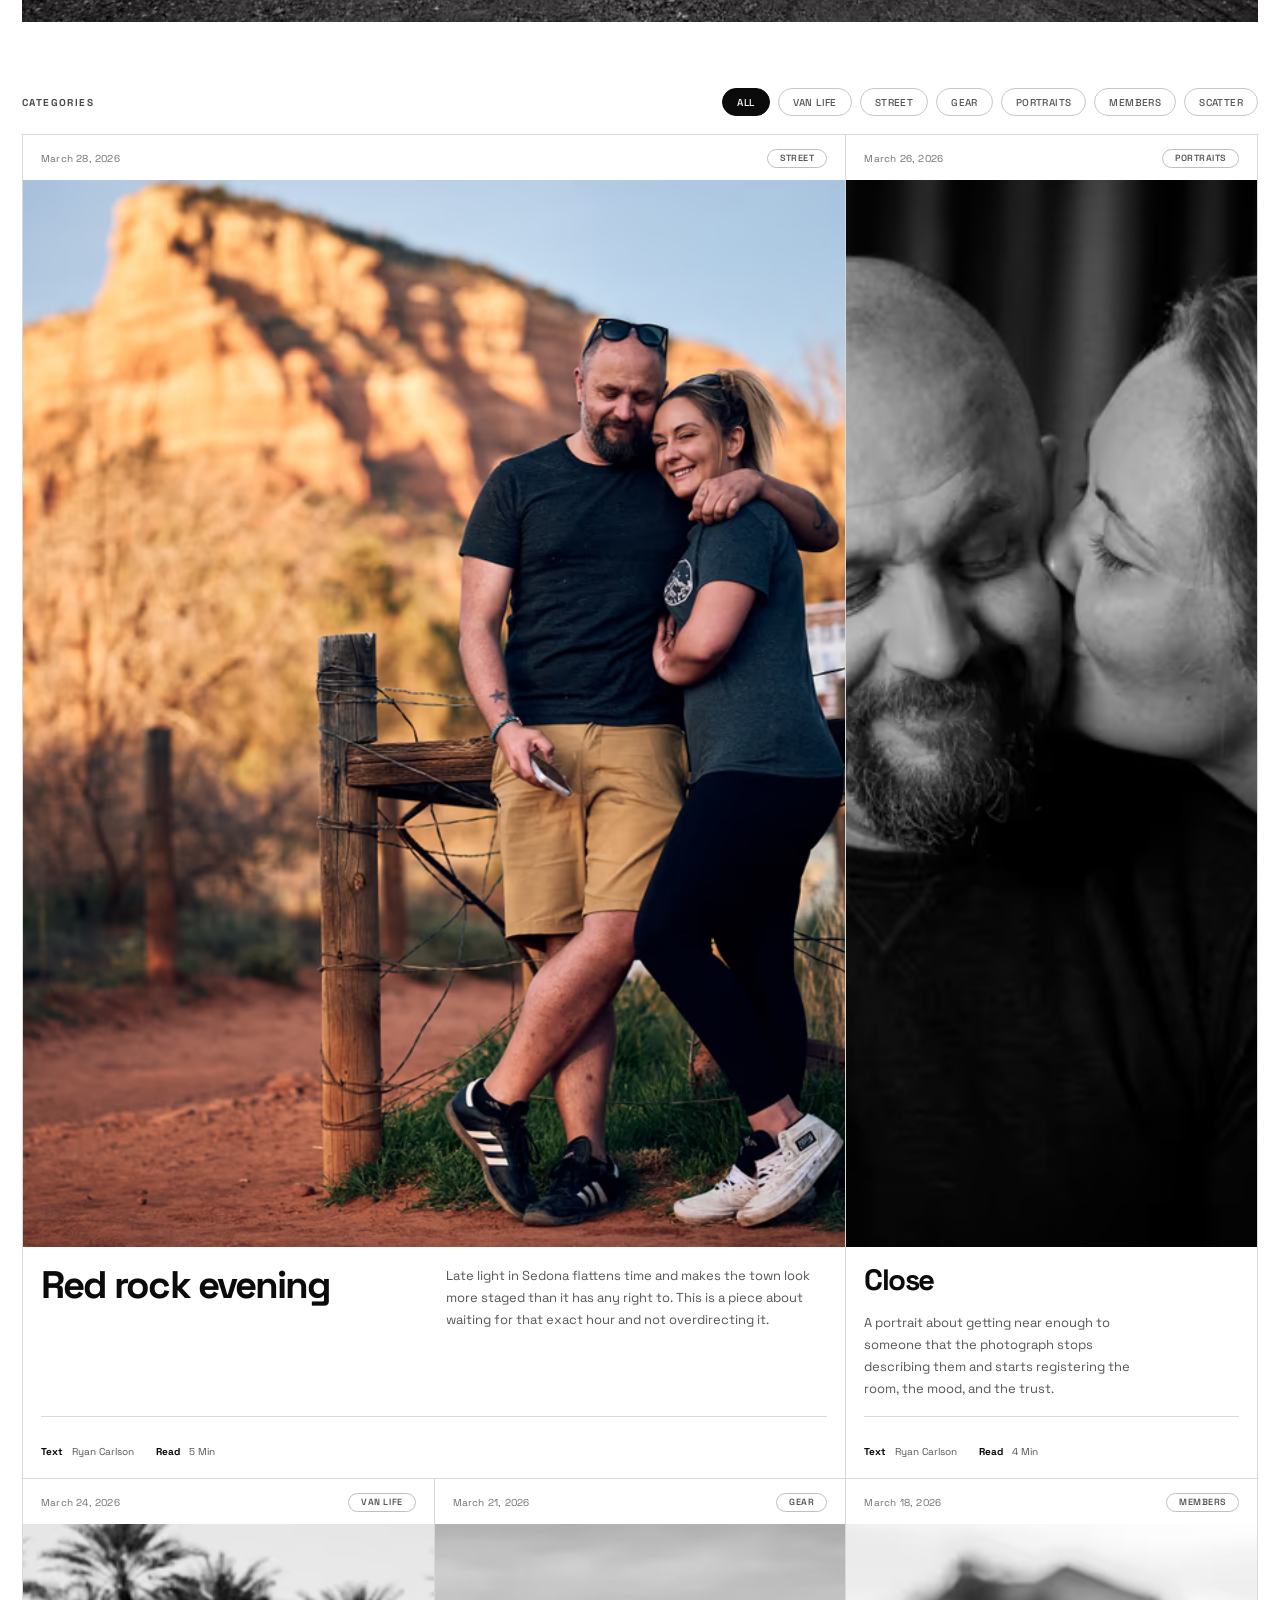
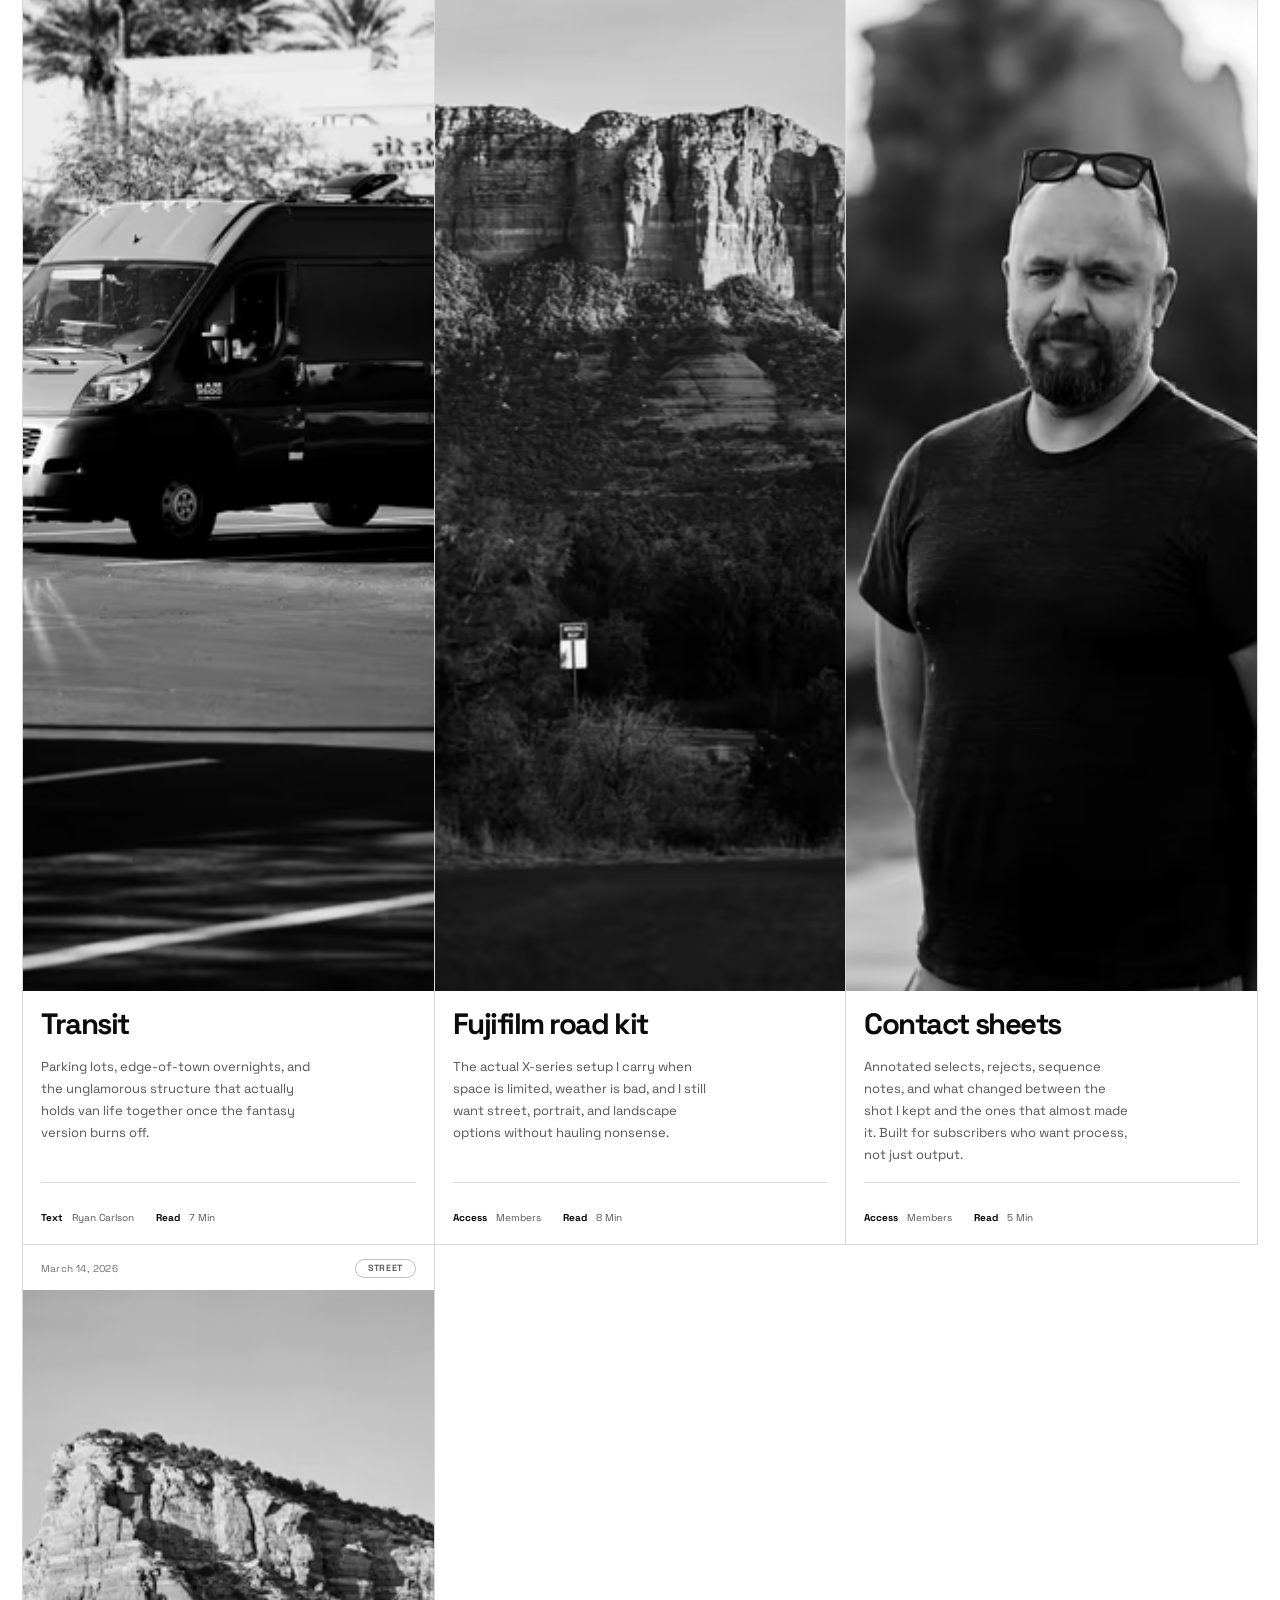
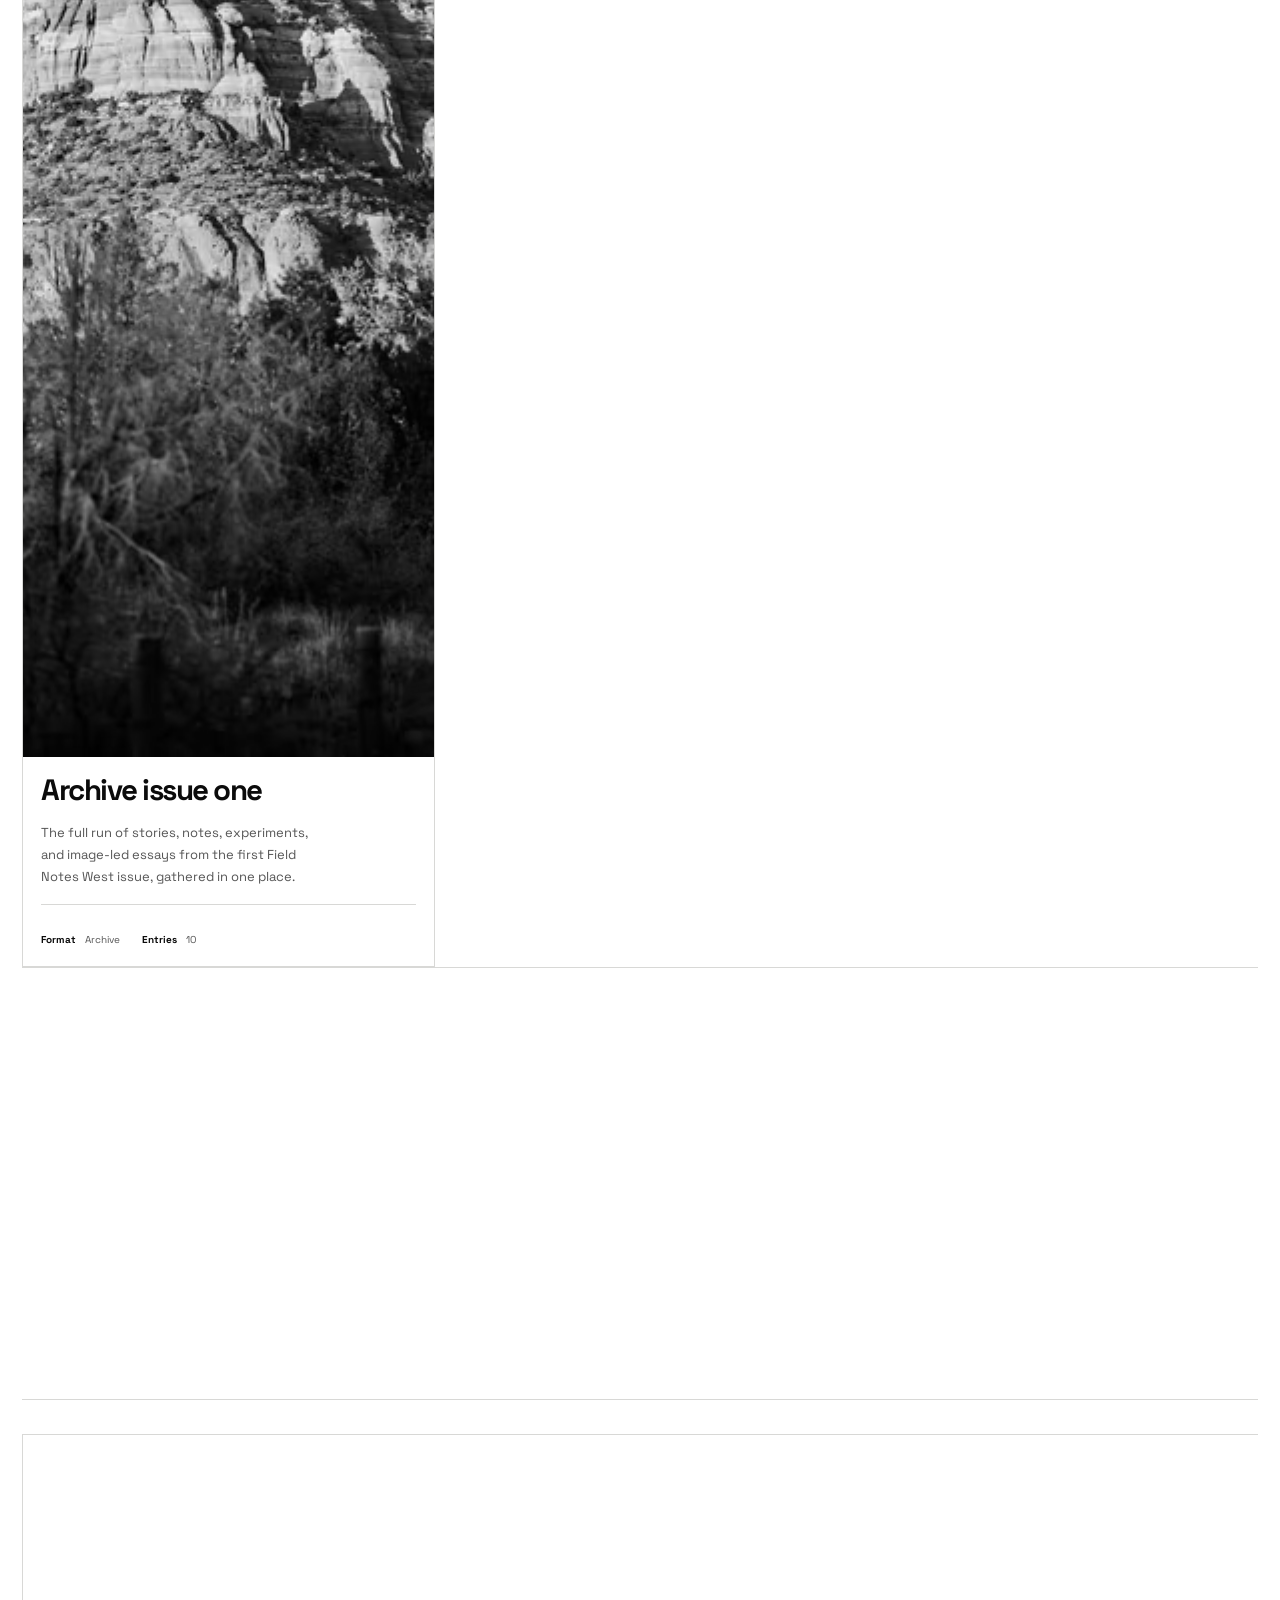
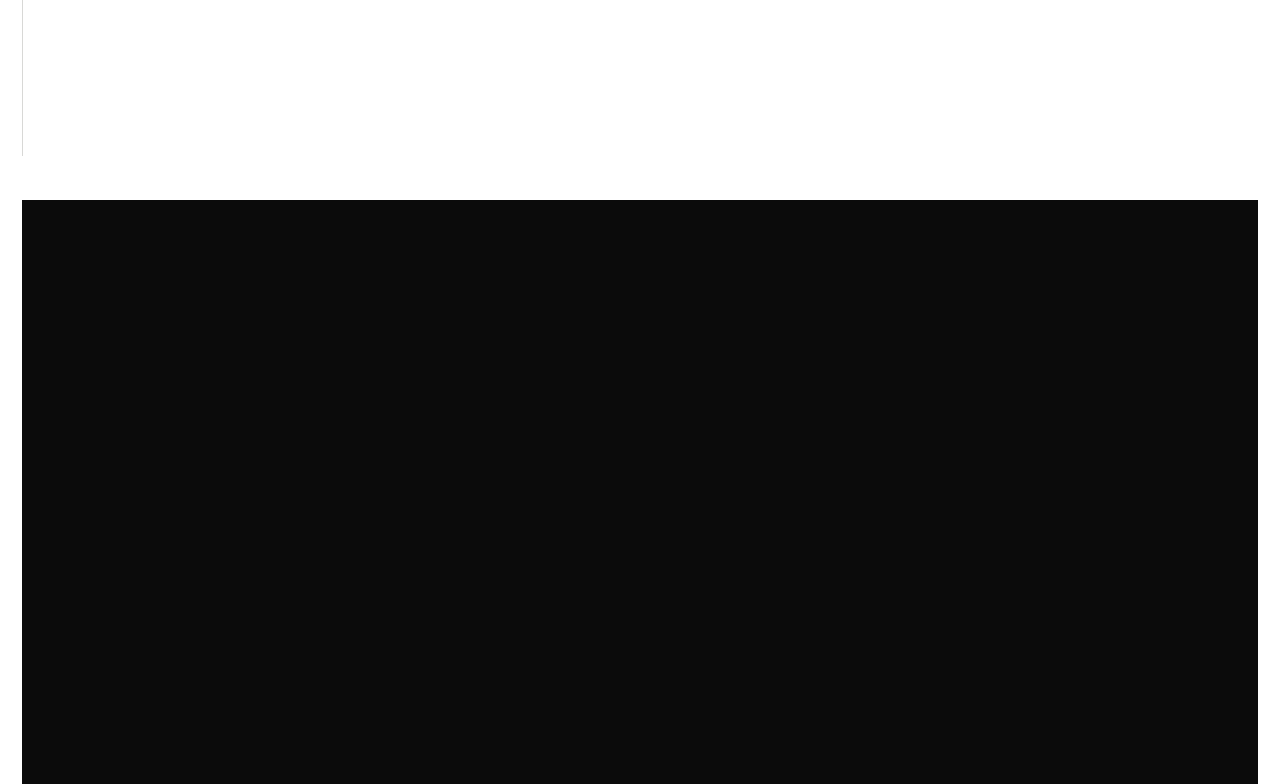
==== commit 27cca897: "Performance overhaul: optimize images, fix JS/CSS rendering, remove GLightbox - Convert all raw came" ====
--- a/index.html
+++ b/index.html
@@ -7,8 +7,8 @@
   <link rel="preconnect" href="https://fonts.googleapis.com">
   <link rel="preconnect" href="https://fonts.gstatic.com" crossorigin>
   <link href="https://fonts.googleapis.com/css2?family=Space+Grotesk:wght@400;500;700&display=swap" rel="stylesheet">
-  <link rel="stylesheet" href="https://cdn.jsdelivr.net/npm/glightbox/dist/css/glightbox.min.css">
   <link rel="stylesheet" href="css/styles.css">
+  <link rel="preload" as="image" type="image/avif" href="assets/optimized/DSCF4422-1-1600w.avif">
 </head>
 <body>
   <div class="progress-bar"></div>
@@ -49,7 +49,11 @@
         </div>
       </div>
       <a href="pages/article-midnight.html" class="feature-image">
-        <img src="assets/images/DSCF4422 1.jpg" alt="Van parked on a dirt road under a star-filled sky">
+        <picture>
+              <source type="image/avif" srcset="assets/optimized/DSCF4422-1-400w.avif 400w, assets/optimized/DSCF4422-1-800w.avif 800w, assets/optimized/DSCF4422-1-1200w.avif 1200w, assets/optimized/DSCF4422-1-1600w.avif 1600w" sizes="(max-width: 1440px) 100vw, 1440px">
+              <source type="image/webp" srcset="assets/optimized/DSCF4422-1-400w.webp 400w, assets/optimized/DSCF4422-1-800w.webp 800w, assets/optimized/DSCF4422-1-1200w.webp 1200w, assets/optimized/DSCF4422-1-1600w.webp 1600w" sizes="(max-width: 1440px) 100vw, 1440px">
+              <img src="assets/optimized/DSCF4422-1-1600w.jpg" alt="Van parked on a dirt road under a star-filled sky" width="1600" height="1067" fetchpriority="high">
+            </picture>
       </a>
     </section>
 
@@ -72,8 +76,12 @@
           <span class="card-date">March 28, 2026</span>
           <span class="card-tag">Street</span>
         </div>
-        <a href="pages/article-red-rock.html" class="card-image" data-gallery="portfolio">
-          <img src="assets/images/DSCF4700.jpg" alt="Couple at sunset in Sedona">
+        <a href="pages/article-red-rock.html" class="card-image">
+          <picture>
+              <source type="image/avif" srcset="assets/optimized/DSCF4700-400w.avif 400w, assets/optimized/DSCF4700-800w.avif 800w, assets/optimized/DSCF4700-1200w.avif 1200w, assets/optimized/DSCF4700-1600w.avif 1600w" sizes="(max-width: 720px) 100vw, (max-width: 1100px) 50vw, 66vw">
+              <source type="image/webp" srcset="assets/optimized/DSCF4700-400w.webp 400w, assets/optimized/DSCF4700-800w.webp 800w, assets/optimized/DSCF4700-1200w.webp 1200w, assets/optimized/DSCF4700-1600w.webp 1600w" sizes="(max-width: 720px) 100vw, (max-width: 1100px) 50vw, 66vw">
+              <img src="assets/optimized/DSCF4700-1600w.jpg" alt="Couple at sunset in Sedona" width="1600" height="1067" loading="lazy">
+            </picture>
         </a>
         <div class="card-body">
           <a href="pages/article-red-rock.html" class="card-title">Red rock evening</a>
@@ -90,8 +98,12 @@
           <span class="card-date">March 26, 2026</span>
           <span class="card-tag">Portraits</span>
         </div>
-        <a href="pages/article-close.html" class="card-image bw" data-gallery="portfolio">
-          <img src="assets/images/DSCF4604 1.jpg" alt="Portrait in black and white">
+        <a href="pages/article-close.html" class="card-image bw">
+          <picture>
+              <source type="image/avif" srcset="assets/optimized/DSCF4604-1-400w.avif 400w, assets/optimized/DSCF4604-1-800w.avif 800w, assets/optimized/DSCF4604-1-1200w.avif 1200w, assets/optimized/DSCF4604-1-1600w.avif 1600w" sizes="(max-width: 720px) 100vw, (max-width: 1100px) 50vw, 33vw">
+              <source type="image/webp" srcset="assets/optimized/DSCF4604-1-400w.webp 400w, assets/optimized/DSCF4604-1-800w.webp 800w, assets/optimized/DSCF4604-1-1200w.webp 1200w, assets/optimized/DSCF4604-1-1600w.webp 1600w" sizes="(max-width: 720px) 100vw, (max-width: 1100px) 50vw, 33vw">
+              <img src="assets/optimized/DSCF4604-1-1600w.jpg" alt="Portrait in black and white" width="1600" height="1067" loading="lazy">
+            </picture>
         </a>
         <div class="card-body">
           <a href="pages/article-close.html" class="card-title">Close</a>
@@ -108,8 +120,12 @@
           <span class="card-date">March 24, 2026</span>
           <span class="card-tag">Van Life</span>
         </div>
-        <a href="pages/article-transit.html" class="card-image bw" data-gallery="portfolio">
-          <img src="assets/images/DSCF4477 1.jpg" alt="Van in a parking lot">
+        <a href="pages/article-transit.html" class="card-image bw">
+          <picture>
+              <source type="image/avif" srcset="assets/optimized/DSCF4477-1-400w.avif 400w, assets/optimized/DSCF4477-1-800w.avif 800w, assets/optimized/DSCF4477-1-1200w.avif 1200w, assets/optimized/DSCF4477-1-1600w.avif 1600w" sizes="(max-width: 720px) 100vw, (max-width: 1100px) 50vw, 33vw">
+              <source type="image/webp" srcset="assets/optimized/DSCF4477-1-400w.webp 400w, assets/optimized/DSCF4477-1-800w.webp 800w, assets/optimized/DSCF4477-1-1200w.webp 1200w, assets/optimized/DSCF4477-1-1600w.webp 1600w" sizes="(max-width: 720px) 100vw, (max-width: 1100px) 50vw, 33vw">
+              <img src="assets/optimized/DSCF4477-1-1600w.jpg" alt="Van in a parking lot" width="1600" height="1067" loading="lazy">
+            </picture>
         </a>
         <div class="card-body">
           <a href="pages/article-transit.html" class="card-title">Transit</a>
@@ -126,8 +142,12 @@
           <span class="card-date">March 21, 2026</span>
           <span class="card-tag">Gear</span>
         </div>
-        <a href="pages/members.html" class="card-image bw" data-gallery="portfolio">
-          <img src="assets/images/DSCF4713.jpg" alt="Camera and travel gear">
+        <a href="pages/members.html" class="card-image bw">
+          <picture>
+              <source type="image/avif" srcset="assets/optimized/DSCF4713-400w.avif 400w, assets/optimized/DSCF4713-800w.avif 800w, assets/optimized/DSCF4713-1200w.avif 1200w, assets/optimized/DSCF4713-1600w.avif 1600w" sizes="(max-width: 720px) 100vw, (max-width: 1100px) 50vw, 33vw">
+              <source type="image/webp" srcset="assets/optimized/DSCF4713-400w.webp 400w, assets/optimized/DSCF4713-800w.webp 800w, assets/optimized/DSCF4713-1200w.webp 1200w, assets/optimized/DSCF4713-1600w.webp 1600w" sizes="(max-width: 720px) 100vw, (max-width: 1100px) 50vw, 33vw">
+              <img src="assets/optimized/DSCF4713-1600w.jpg" alt="Camera and travel gear" width="1600" height="1067" loading="lazy">
+            </picture>
         </a>
         <div class="card-body">
           <a href="pages/members.html" class="card-title">Fujifilm road kit</a>
@@ -144,8 +164,12 @@
           <span class="card-date">March 18, 2026</span>
           <span class="card-tag">Members</span>
         </div>
-        <a href="pages/members.html" class="card-image bw" data-gallery="portfolio">
-          <img src="assets/images/DSCF4725.jpg" alt="Portrait in Sedona">
+        <a href="pages/members.html" class="card-image bw">
+          <picture>
+              <source type="image/avif" srcset="assets/optimized/DSCF4725-400w.avif 400w, assets/optimized/DSCF4725-800w.avif 800w, assets/optimized/DSCF4725-1200w.avif 1200w, assets/optimized/DSCF4725-1600w.avif 1600w" sizes="(max-width: 720px) 100vw, (max-width: 1100px) 50vw, 33vw">
+              <source type="image/webp" srcset="assets/optimized/DSCF4725-400w.webp 400w, assets/optimized/DSCF4725-800w.webp 800w, assets/optimized/DSCF4725-1200w.webp 1200w, assets/optimized/DSCF4725-1600w.webp 1600w" sizes="(max-width: 720px) 100vw, (max-width: 1100px) 50vw, 33vw">
+              <img src="assets/optimized/DSCF4725-1600w.jpg" alt="Portrait in Sedona" width="1600" height="1067" loading="lazy">
+            </picture>
         </a>
         <div class="card-body">
           <a href="pages/members.html" class="card-title">Contact sheets</a>
@@ -162,8 +186,12 @@
           <span class="card-date">March 14, 2026</span>
           <span class="card-tag">Street</span>
         </div>
-        <a href="pages/archive.html" class="card-image bw" data-gallery="portfolio">
-          <img src="assets/images/DSCF4710.jpg" alt="Sedona red rock">
+        <a href="pages/archive.html" class="card-image bw">
+          <picture>
+              <source type="image/avif" srcset="assets/optimized/DSCF4710-400w.avif 400w, assets/optimized/DSCF4710-800w.avif 800w, assets/optimized/DSCF4710-1200w.avif 1200w, assets/optimized/DSCF4710-1600w.avif 1600w" sizes="(max-width: 720px) 100vw, (max-width: 1100px) 50vw, 33vw">
+              <source type="image/webp" srcset="assets/optimized/DSCF4710-400w.webp 400w, assets/optimized/DSCF4710-800w.webp 800w, assets/optimized/DSCF4710-1200w.webp 1200w, assets/optimized/DSCF4710-1600w.webp 1600w" sizes="(max-width: 720px) 100vw, (max-width: 1100px) 50vw, 33vw">
+              <img src="assets/optimized/DSCF4710-1600w.jpg" alt="Sedona red rock" width="1600" height="1067" loading="lazy">
+            </picture>
         </a>
         <div class="card-body">
           <a href="pages/archive.html" class="card-title">Archive issue one</a>
@@ -229,12 +257,12 @@
 
     <section class="newsletter-band snap-section">
       <div class="newsletter-strip">
-        <div>NEWSLETTER+++ NEWSLETTER+++ NEWSLETTER+++ NEWSLETTER+++ NEWSLETTER+++ NEWSLETTER+++ NEWSLETTER+++ NEWSLETTER+++ NEWSLETTER+++ NEWSLETTER+++ NEWSLETTER+++ NEWSLETTER+++ NEWSLETTER+++ NEWSLETTER+++ NEWSLETTER+++ NEWSLETTER+++ </div>
+        <div>NEWSLETTER+++ NEWSLETTER+++ NEWSLETTER+++ NEWSLETTER+++ NEWSLETTER+++ NEWSLETTER+++ NEWSLETTER+++ NEWSLETTER+++ NEWSLETTER+++ NEWSLETTER+++ NEWSLETTER+++ NEWSLETTER+++ NEWSLETTER+++ NEWSLETTER+++ NEWSLETTER+++ NEWSLETTER+++ NEWSLETTER+++ NEWSLETTER+++ NEWSLETTER+++ NEWSLETTER+++ NEWSLETTER+++ NEWSLETTER+++ NEWSLETTER+++ NEWSLETTER+++ NEWSLETTER+++ NEWSLETTER+++ NEWSLETTER+++ NEWSLETTER+++ NEWSLETTER+++ NEWSLETTER+++ NEWSLETTER+++ NEWSLETTER+++ </div>
       </div>
       <div class="page">
         <div class="newsletter-main">
           <h2>Design news to your inbox</h2>
-          <form class="newsletter-form" action="pages/subscribe.html">
+          <form class="newsletter-form" action="pages/subscribe.html" method="post">
             <input type="email" placeholder="Email">
             <button type="submit">Sign Up</button>
           </form>
@@ -275,7 +303,6 @@
 
   <button class="dark-toggle" id="dark-toggle" aria-label="Toggle dark mode">&#9681;</button>
 
-  <script src="https://cdn.jsdelivr.net/npm/glightbox/dist/js/glightbox.min.js"></script>
   <script src="js/main.js"></script>
 </body>
 </html>
--- a/css/styles.css
+++ b/css/styles.css
@@ -278,11 +278,13 @@
   filter: grayscale(1);
 }
 
-.card:hover .card-image img {
+.card:hover .card-image img,
+.card:hover .card-image picture img {
   transform: scale(1.03);
 }
 
-.card:hover .card-image.bw img {
+.card:hover .card-image.bw img,
+.card:hover .card-image.bw picture img {
   filter: grayscale(0);
 }
 
@@ -1042,10 +1044,21 @@
   top: 0;
   left: 0;
   height: 2px;
-  width: 0%;
+  width: 100%;
   background: var(--black);
   z-index: 200;
-  transition: width 0.3s ease;
+  transform: scaleX(0);
+  transform-origin: left;
+  will-change: transform;
+}
+
+/* ── Content-visibility for below-fold sections ── */
+
+.membership-band,
+.split-callouts,
+.newsletter-band {
+  content-visibility: auto;
+  contain-intrinsic-size: auto 500px;
 }
 
 /* ── Membership band ── */
@@ -1274,23 +1287,19 @@
   border-radius: 50%;
   pointer-events: none;
   z-index: 9999;
-  transition: width 0.2s ease, height 0.2s ease, margin 0.2s ease, opacity 0.2s;
+  transition: transform 0.2s ease, opacity 0.2s;
   margin-left: -10px;
   margin-top: -10px;
   mix-blend-mode: difference;
   opacity: 0;
+  will-change: transform;
 }
 
 .custom-cursor.active {
   opacity: 1;
 }
 
-.custom-cursor--hover {
-  width: 48px;
-  height: 48px;
-  margin-left: -24px;
-  margin-top: -24px;
-}
+/* Hover scale is now applied via JS transform concatenation (scale 2.4) */
 
 /* ── Scroll snap ── */
 
